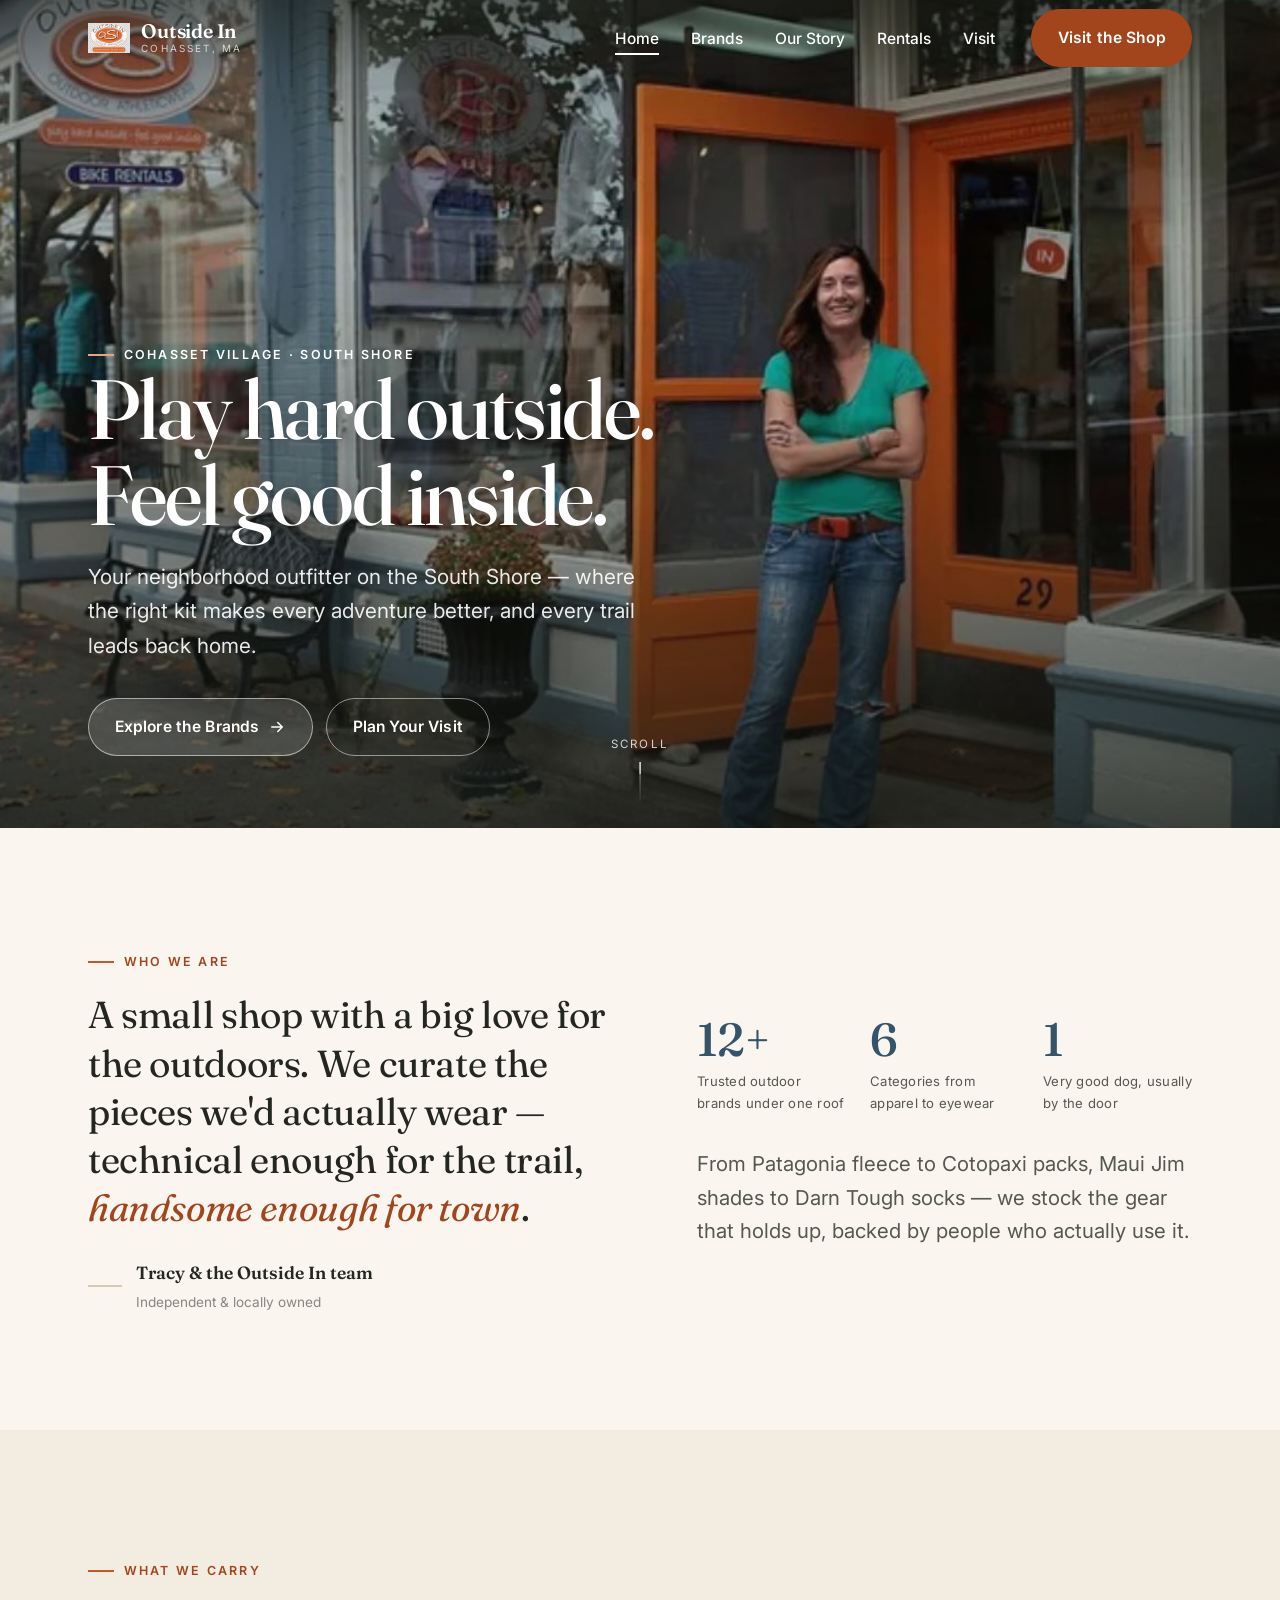
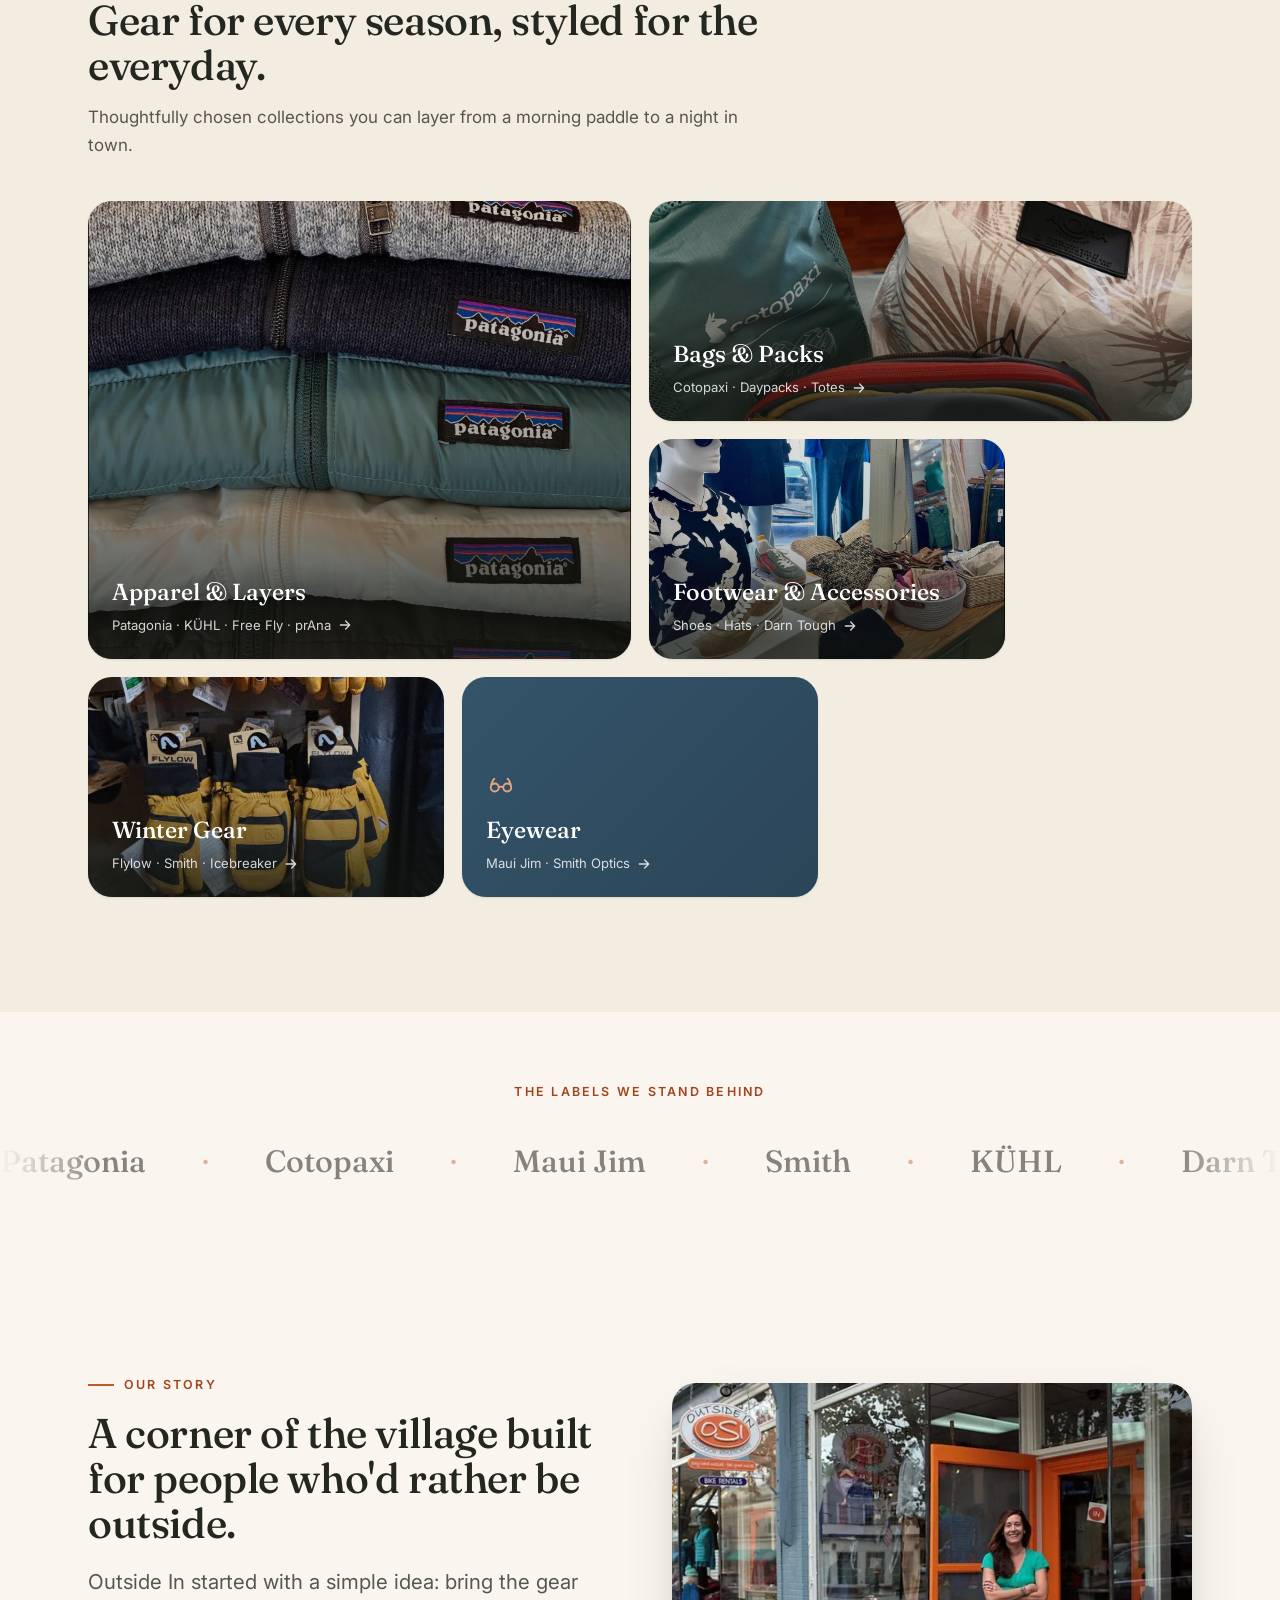
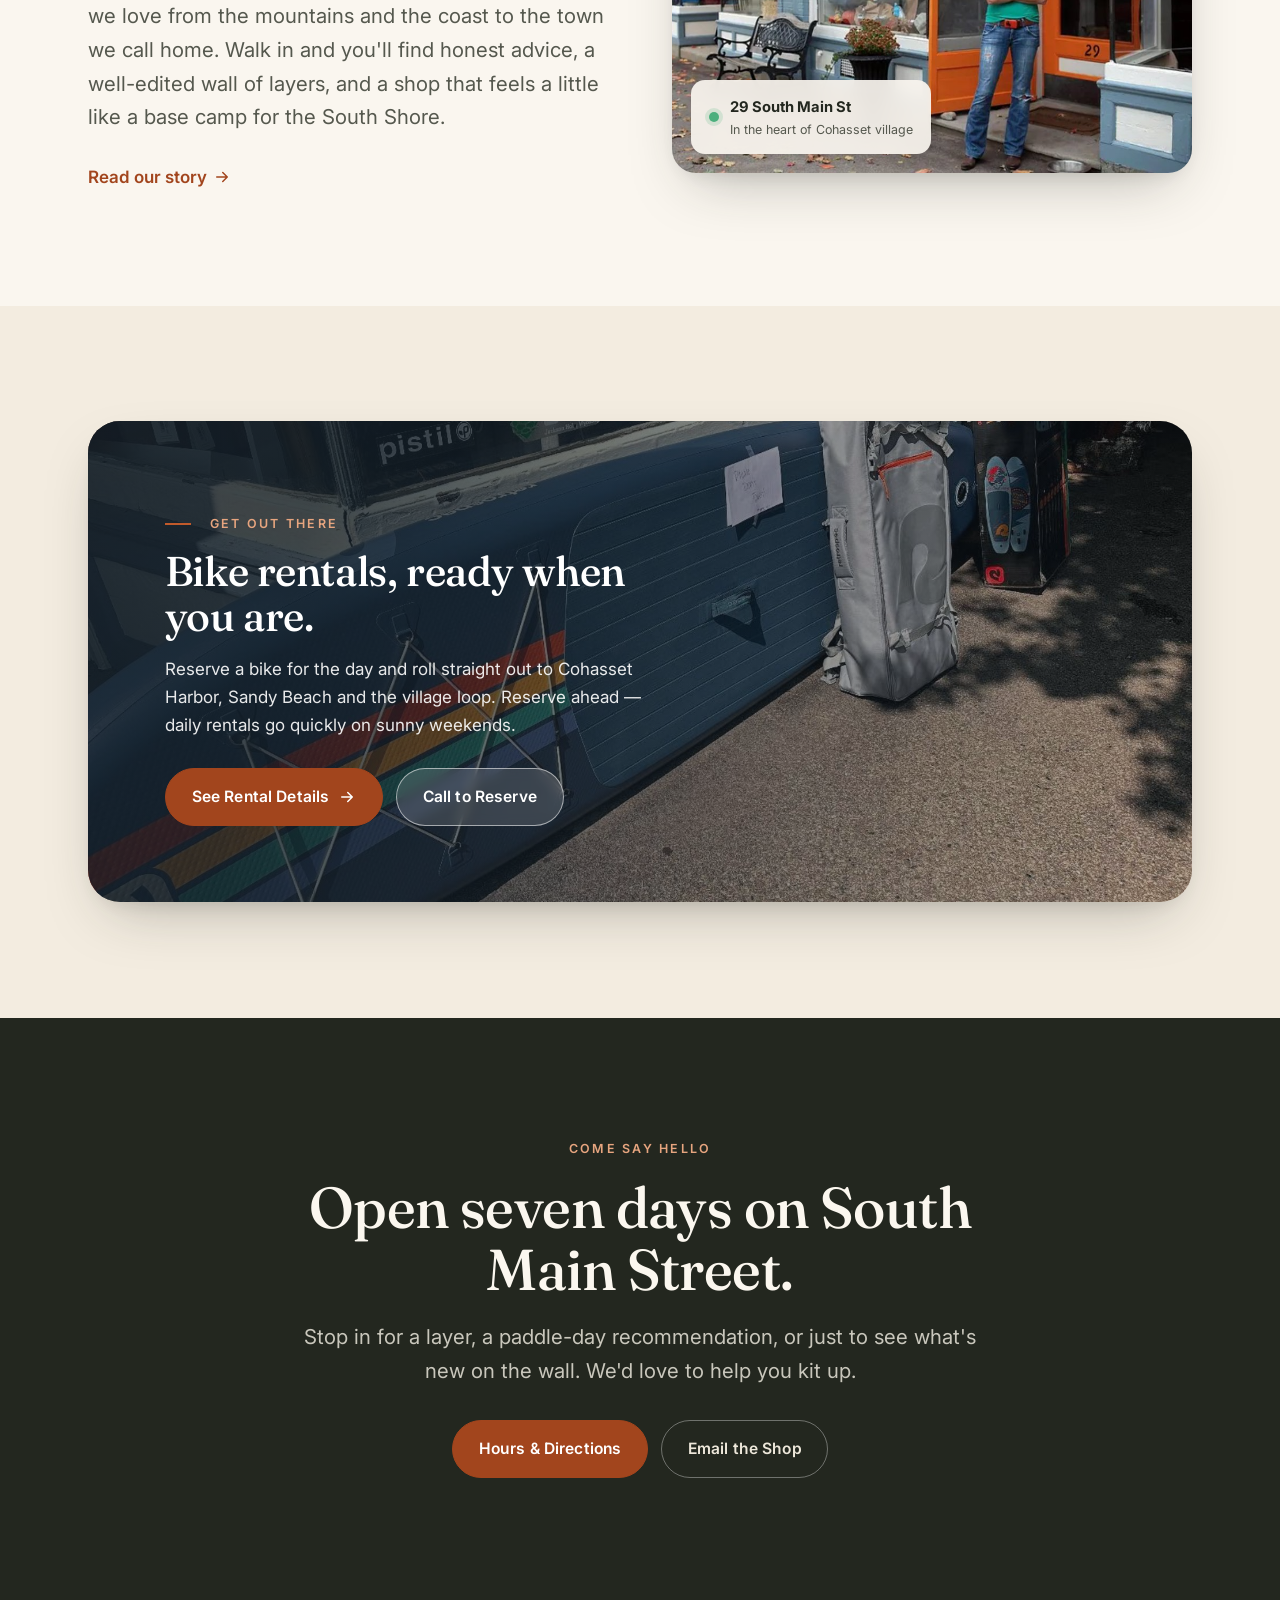
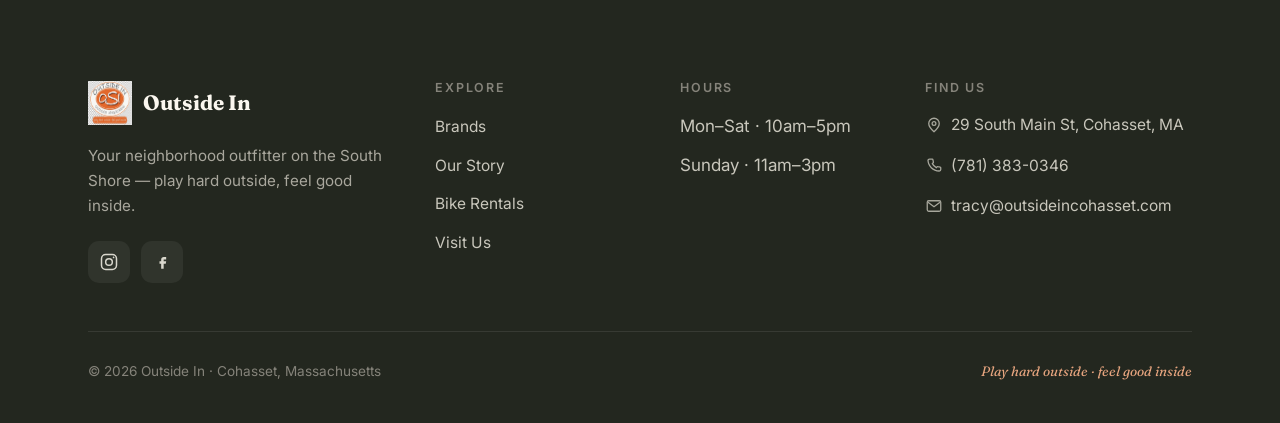
==== index.html @ 654e8730 "Rebuild site: new multi-page Refined Coastal design Replace prior site with a five-page build (Home," ====
<!DOCTYPE html>
<html lang="en">
<head>
  <meta charset="UTF-8" />
  <meta name="viewport" content="width=device-width, initial-scale=1" />
  <title>Outside In · Outdoor Apparel &amp; Lifestyle Boutique — Cohasset, MA</title>
  <meta name="description" content="Outside In is your neighborhood outfitter on the South Shore. Patagonia, Cotopaxi, KÜHL and more — apparel, footwear, gear and bike rentals in the heart of Cohasset village." />
  <meta name="theme-color" content="#FAF6EF" />
  <link rel="icon" href="assets/img/logo.png" />

  <meta property="og:title" content="Outside In — Cohasset, MA" />
  <meta property="og:description" content="Play hard outside. Feel good inside. Your neighborhood outfitter on the South Shore." />
  <meta property="og:image" content="assets/img/owner-storefront.jpg" />
  <meta property="og:type" content="website" />

  <link rel="preconnect" href="https://fonts.googleapis.com" />
  <link rel="preconnect" href="https://fonts.gstatic.com" crossorigin />
  <link href="https://fonts.googleapis.com/css2?family=Fraunces:ital,opsz,wght@0,9..144,400..600;1,9..144,400..500&family=Inter:wght@300;400;500;600;700&display=swap" rel="stylesheet" />
  <link rel="stylesheet" href="assets/css/styles.css" />
</head>
<body>
  <a class="skip-link" href="#main">Skip to content</a>

  <!-- ===================== HEADER ===================== -->
  <header class="site-header on-dark">
    <div class="header-inner">
      <a class="brand" href="index.html" aria-label="Outside In — home">
        <img src="assets/img/logo.png" alt="" width="42" height="42" />
        <span class="brand-text">
          <span class="brand-name">Outside In</span>
          <span class="brand-sub">Cohasset, MA</span>
        </span>
      </a>
      <nav class="primary-nav" aria-label="Primary">
        <ul class="nav-links">
          <li><a class="nav-link" href="index.html" aria-current="page">Home</a></li>
          <li><a class="nav-link" href="brands.html">Brands</a></li>
          <li><a class="nav-link" href="story.html">Our Story</a></li>
          <li><a class="nav-link" href="rentals.html">Rentals</a></li>
          <li><a class="nav-link" href="visit.html">Visit</a></li>
        </ul>
        <a class="btn btn--ember" href="visit.html">Visit the Shop</a>
      </nav>
      <button class="menu-toggle" aria-label="Open menu" aria-expanded="false" aria-controls="mobile-menu">
        <svg class="ico-menu" viewBox="0 0 24 24" fill="none" stroke="currentColor" stroke-width="1.8" stroke-linecap="round"><path d="M4 7h16M4 12h16M4 17h16"/></svg>
        <svg class="ico-close" viewBox="0 0 24 24" fill="none" stroke="currentColor" stroke-width="1.8" stroke-linecap="round"><path d="M6 6l12 12M18 6L6 18"/></svg>
      </button>
    </div>
  </header>

  <!-- ===================== MOBILE MENU ===================== -->
  <div class="mobile-menu" id="mobile-menu">
    <nav class="mobile-links" aria-label="Mobile">
      <a href="index.html" aria-current="page">Home</a>
      <a href="brands.html">Brands</a>
      <a href="story.html">Our Story</a>
      <a href="rentals.html">Rentals</a>
      <a href="visit.html">Visit</a>
    </nav>
    <div class="mobile-menu-foot">
      <a class="btn btn--ember" href="visit.html">Visit the Shop</a>
      <div class="mobile-contact">
        <span>29 South Main Street, Cohasset</span>
        <a href="tel:+17813830346">(781) 383-0346</a>
      </div>
    </div>
  </div>

  <main id="main">
    <!-- ===================== HERO ===================== -->
    <section class="hero">
      <div class="hero__media">
        <img src="assets/img/owner-storefront.jpg" alt="The Outside In storefront on South Main Street in Cohasset, with its signature orange door" fetchpriority="high" width="1600" height="1067" />
      </div>
      <div class="hero__inner container">
        <p class="eyebrow hero__eyebrow" data-reveal="fade">Cohasset Village · South Shore</p>
        <h1 class="h-hero" data-reveal style="--reveal-delay:80ms">Play hard outside.<br />Feel good inside.</h1>
        <p class="hero__sub lead" data-reveal style="--reveal-delay:220ms">Your neighborhood outfitter on the South Shore — where the right kit makes every adventure better, and every trail leads back home.</p>
        <div class="btn-row" data-reveal style="--reveal-delay:340ms">
          <a class="btn btn--light" href="brands.html">Explore the Brands
            <svg class="ico" viewBox="0 0 24 24" width="18" height="18" fill="none" stroke="currentColor" stroke-width="2" stroke-linecap="round" stroke-linejoin="round"><path d="M5 12h14M13 6l6 6-6 6"/></svg>
          </a>
          <a class="btn btn--ghost" href="visit.html" style="color:#fff;border-color:rgba(255,255,255,.5)">Plan Your Visit</a>
        </div>
      </div>
      <div class="hero__scroll" aria-hidden="true">Scroll<span></span></div>
    </section>

    <!-- ===================== ETHOS ===================== -->
    <section class="section">
      <div class="container">
        <div class="ethos">
          <div data-reveal="left">
            <p class="eyebrow">Who we are</p>
            <p class="ethos__quote" style="margin-top:1.2rem">A small shop with a big love for the outdoors. We curate the pieces we'd actually wear — technical enough for the trail, <em>handsome enough for town</em>.</p>
            <div class="ethos__sign">
              <span class="line"></span>
              <div>
                <b>Tracy &amp; the Outside In team</b><br />
                <span>Independent &amp; locally owned</span>
              </div>
            </div>
          </div>
          <div data-reveal="right" data-reveal-group>
            <div class="stat-row">
              <div class="stat" data-reveal><b>12+</b><span>Trusted outdoor brands under one roof</span></div>
              <div class="stat" data-reveal><b>6</b><span>Categories from apparel to eyewear</span></div>
              <div class="stat" data-reveal><b>1</b><span>Very good dog, usually by the door</span></div>
            </div>
            <p class="lead" style="margin-top:2rem">From Patagonia fleece to Cotopaxi packs, Maui Jim shades to Darn Tough socks — we stock the gear that holds up, backed by people who actually use it.</p>
          </div>
        </div>
      </div>
    </section>

    <!-- ===================== CATEGORIES ===================== -->
    <section class="section section--sand2">
      <div class="container">
        <div class="sec-head" data-reveal>
          <p class="eyebrow">What we carry</p>
          <h2 class="h-2">Gear for every season, styled for the everyday.</h2>
          <p class="muted">Thoughtfully chosen collections you can layer from a morning paddle to a night in town.</p>
        </div>

        <div class="cat-grid" style="margin-top:2.6rem" data-reveal-group>
          <a class="cat cat--w3 cat--tall" href="brands.html#apparel" data-reveal>
            <img src="assets/img/patagonia.jpg" alt="A neatly folded stack of Patagonia fleece and insulated jackets" loading="lazy" />
            <div class="cat__body">
              <span class="cat__name">Apparel &amp; Layers</span>
              <span class="cat__meta">Patagonia · KÜHL · Free Fly · prAna
                <svg class="ico" viewBox="0 0 24 24" width="16" height="16" fill="none" stroke="currentColor" stroke-width="2" stroke-linecap="round" stroke-linejoin="round"><path d="M5 12h14M13 6l6 6-6 6"/></svg>
              </span>
            </div>
          </a>
          <a class="cat cat--w3" href="brands.html#bags" data-reveal>
            <img src="assets/img/cotopaxi.jpg" alt="Colorful Cotopaxi hip packs and totes on a table" loading="lazy" />
            <div class="cat__body">
              <span class="cat__name">Bags &amp; Packs</span>
              <span class="cat__meta">Cotopaxi · Daypacks · Totes
                <svg class="ico" viewBox="0 0 24 24" width="16" height="16" fill="none" stroke="currentColor" stroke-width="2" stroke-linecap="round" stroke-linejoin="round"><path d="M5 12h14M13 6l6 6-6 6"/></svg>
              </span>
            </div>
          </a>
          <a class="cat cat--w2" href="brands.html#footwear" data-reveal>
            <img src="assets/img/sneakers-accessories.jpg" alt="Sneakers, hats and accessories on a store display table" loading="lazy" />
            <div class="cat__body">
              <span class="cat__name">Footwear &amp; Accessories</span>
              <span class="cat__meta">Shoes · Hats · Darn Tough
                <svg class="ico" viewBox="0 0 24 24" width="16" height="16" fill="none" stroke="currentColor" stroke-width="2" stroke-linecap="round" stroke-linejoin="round"><path d="M5 12h14M13 6l6 6-6 6"/></svg>
              </span>
            </div>
          </a>
          <a class="cat cat--w2" href="brands.html#winter" data-reveal>
            <img src="assets/img/flylow-gloves.jpg" alt="Tan and black Flylow leather ski gloves and mittens on a rack" loading="lazy" />
            <div class="cat__body">
              <span class="cat__name">Winter Gear</span>
              <span class="cat__meta">Flylow · Smith · Icebreaker
                <svg class="ico" viewBox="0 0 24 24" width="16" height="16" fill="none" stroke="currentColor" stroke-width="2" stroke-linecap="round" stroke-linejoin="round"><path d="M5 12h14M13 6l6 6-6 6"/></svg>
              </span>
            </div>
          </a>
          <a class="cat cat--w2 cat--plain" href="brands.html#eyewear" data-reveal>
            <div class="cat__body">
              <svg viewBox="0 0 24 24" width="30" height="30" fill="none" stroke="currentColor" stroke-width="1.5" style="color:var(--ember-soft);margin-bottom:.7rem"><circle cx="7" cy="14" r="3.2"/><circle cx="17" cy="14" r="3.2"/><path d="M10.2 14c.6-1 3-1 3.6 0M4 12l1.5-3.5A2 2 0 0 1 7.3 7M20 12l-1.5-3.5A2 2 0 0 0 16.7 7"/></svg>
              <span class="cat__name">Eyewear</span>
              <span class="cat__meta">Maui Jim · Smith Optics
                <svg class="ico" viewBox="0 0 24 24" width="16" height="16" fill="none" stroke="currentColor" stroke-width="2" stroke-linecap="round" stroke-linejoin="round"><path d="M5 12h14M13 6l6 6-6 6"/></svg>
              </span>
            </div>
          </a>
        </div>
      </div>
    </section>

    <!-- ===================== BRAND MARQUEE ===================== -->
    <section class="section--tight" style="padding-block:clamp(2.5rem,5vw,4rem)">
      <div class="container center" data-reveal style="margin-bottom:2rem">
        <p class="eyebrow center" style="justify-content:center">The labels we stand behind</p>
      </div>
      <div class="marquee" aria-hidden="true">
        <div class="marquee__track">
          <span class="marquee__item">Patagonia</span>
          <span class="marquee__item">Cotopaxi</span>
          <span class="marquee__item">Maui Jim</span>
          <span class="marquee__item">Smith</span>
          <span class="marquee__item">KÜHL</span>
          <span class="marquee__item">Darn Tough</span>
          <span class="marquee__item">Icebreaker</span>
          <span class="marquee__item">Mammut</span>
          <span class="marquee__item">Rab</span>
          <span class="marquee__item">Free Fly</span>
          <span class="marquee__item">Flylow</span>
          <span class="marquee__item">prAna</span>
        </div>
      </div>
    </section>

    <!-- ===================== STORY TEASER ===================== -->
    <section class="section">
      <div class="container">
        <div class="split split--reverse">
          <div class="split__media" data-reveal="right">
            <img src="assets/img/owner-storefront.jpg" alt="Owner standing outside the Outside In storefront in Cohasset" loading="lazy" width="960" height="720" />
            <div class="split__badge">
              <span class="dot"></span>
              <div><b>29 South Main St</b><span>In the heart of Cohasset village</span></div>
            </div>
          </div>
          <div data-reveal="left">
            <p class="eyebrow">Our story</p>
            <h2 class="h-2" style="margin-top:1rem">A corner of the village built for people who'd rather be outside.</h2>
            <p class="lead" style="margin-top:1.2rem">Outside In started with a simple idea: bring the gear we love from the mountains and the coast to the town we call home. Walk in and you'll find honest advice, a well-edited wall of layers, and a shop that feels a little like a base camp for the South Shore.</p>
            <div style="margin-top:1.8rem"><a class="tlink" href="story.html">Read our story
              <svg class="ico" viewBox="0 0 24 24" width="18" height="18" fill="none" stroke="currentColor" stroke-width="2" stroke-linecap="round" stroke-linejoin="round"><path d="M5 12h14M13 6l6 6-6 6"/></svg>
            </a></div>
          </div>
        </div>
      </div>
    </section>

    <!-- ===================== RENTALS BANNER ===================== -->
    <section class="section section--sand2">
      <div class="container">
        <div class="banner" data-reveal="scale">
          <img src="assets/img/paddleboard.jpg" alt="A retro-striped paddleboard leaning against the storefront" loading="lazy" />
          <p class="eyebrow" style="color:var(--ember-soft)"><span style="background:var(--ember-soft)"></span>Get out there</p>
          <h2 class="h-2" style="margin-top:.9rem">Bike rentals, ready when you are.</h2>
          <p>Reserve a bike for the day and roll straight out to Cohasset Harbor, Sandy Beach and the village loop. Reserve ahead — daily rentals go quickly on sunny weekends.</p>
          <div class="btn-row" style="margin-top:1.8rem">
            <a class="btn btn--ember" href="rentals.html">See Rental Details
              <svg class="ico" viewBox="0 0 24 24" width="18" height="18" fill="none" stroke="currentColor" stroke-width="2" stroke-linecap="round" stroke-linejoin="round"><path d="M5 12h14M13 6l6 6-6 6"/></svg>
            </a>
            <a class="btn btn--light" href="tel:+17813830346">Call to Reserve</a>
          </div>
        </div>
      </div>
    </section>

    <!-- ===================== VISIT CTA ===================== -->
    <section class="section section--ink">
      <div class="container cta-strip">
        <p class="eyebrow center" style="justify-content:center;color:var(--ember-soft)" data-reveal>Come say hello</p>
        <h2 class="h-1" data-reveal style="margin-top:1rem">Open seven days on South Main Street.</h2>
        <p class="lead" data-reveal style="color:#C9C7BC;max-width:52ch;margin:1.2rem auto 0">Stop in for a layer, a paddle-day recommendation, or just to see what's new on the wall. We'd love to help you kit up.</p>
        <div class="btn-row" data-reveal>
          <a class="btn btn--ember" href="visit.html">Hours &amp; Directions</a>
          <a class="btn btn--ghost" href="mailto:tracy@outsideincohasset.com" style="color:#EDE7DA;border-color:rgba(255,255,255,.35)">Email the Shop</a>
        </div>
      </div>
    </section>
  </main>

  <!-- ===================== FOOTER ===================== -->
  <footer class="site-footer">
    <div class="container">
      <div class="footer-grid">
        <div class="footer-brand-col">
          <div class="footer-brand">
            <img src="assets/img/logo.png" alt="" width="44" height="44" />
            <b>Outside In</b>
          </div>
          <p>Your neighborhood outfitter on the South Shore — play hard outside, feel good inside.</p>
          <div class="socials">
            <a href="https://www.instagram.com/osicoh/" target="_blank" rel="noopener" aria-label="Outside In on Instagram">
              <svg viewBox="0 0 24 24" fill="none" stroke="currentColor" stroke-width="1.8"><rect x="3" y="3" width="18" height="18" rx="5"/><circle cx="12" cy="12" r="4"/><circle cx="17.5" cy="6.5" r="1" fill="currentColor" stroke="none"/></svg>
            </a>
            <a href="https://www.facebook.com/" target="_blank" rel="noopener" aria-label="Outside In on Facebook">
              <svg viewBox="0 0 24 24" fill="currentColor"><path d="M14 9h3V6h-3c-1.7 0-3 1.3-3 3v2H9v3h2v6h3v-6h2.5l.5-3H14V9z"/></svg>
            </a>
          </div>
        </div>

        <div class="footer-col">
          <h4>Explore</h4>
          <ul>
            <li><a href="brands.html">Brands</a></li>
            <li><a href="story.html">Our Story</a></li>
            <li><a href="rentals.html">Bike Rentals</a></li>
            <li><a href="visit.html">Visit Us</a></li>
          </ul>
        </div>

        <div class="footer-col">
          <h4>Hours</h4>
          <ul>
            <li>Mon–Sat · 10am–5pm</li>
            <li>Sunday · 11am–3pm</li>
          </ul>
        </div>

        <div class="footer-col">
          <h4>Find Us</h4>
          <ul>
            <li><a href="https://maps.google.com/?q=29+South+Main+Street+Cohasset+MA+02025" target="_blank" rel="noopener">
              <svg viewBox="0 0 24 24" fill="none" stroke="currentColor" stroke-width="1.7"><path d="M12 21s-7-6.2-7-11a7 7 0 0 1 14 0c0 4.8-7 11-7 11z"/><circle cx="12" cy="10" r="2.5"/></svg>
              29 South Main St, Cohasset, MA</a></li>
            <li><a href="tel:+17813830346">
              <svg viewBox="0 0 24 24" fill="none" stroke="currentColor" stroke-width="1.7"><path d="M4 5c0 8.3 6.7 15 15 15a2 2 0 0 0 2-2v-2.3a1 1 0 0 0-.8-1l-3-.6a1 1 0 0 0-1 .3l-1.1 1.1a12 12 0 0 1-5.3-5.3l1.1-1.1a1 1 0 0 0 .3-1l-.6-3a1 1 0 0 0-1-.8H6a2 2 0 0 0-2 2z"/></svg>
              (781) 383-0346</a></li>
            <li><a href="mailto:tracy@outsideincohasset.com">
              <svg viewBox="0 0 24 24" fill="none" stroke="currentColor" stroke-width="1.7"><rect x="3" y="5" width="18" height="14" rx="2"/><path d="M4 7l8 6 8-6"/></svg>
              tracy@outsideincohasset.com</a></li>
          </ul>
        </div>
      </div>

      <div class="footer-bottom">
        <p>© <span id="year">2026</span> Outside In · Cohasset, Massachusetts</p>
        <p class="tag">Play hard outside · feel good inside</p>
      </div>
    </div>
  </footer>

  <script src="assets/js/main.js"></script>
</body>
</html>
---- assets/css/styles.css ----
/* ============================================================
   Outside In — Refined Coastal design system
   Cohasset, MA outdoor apparel & lifestyle boutique
   ============================================================ */

/* ---------- Design tokens ---------- */
:root {
  /* Neutrals — warm sand & stone */
  --sand:        #FAF6EF;
  --sand-2:      #F3ECE0;
  --stone:       #ECE3D4;
  --linen:       #FFFFFF;

  /* Ink — warm near-black */
  --ink:         #23271F;
  --ink-2:       #55584E;
  --ink-3:       #86887E;

  /* Harbor — deep slate-blue (from the storefront trim) */
  --harbor:      #34546A;
  --harbor-2:    #557489;
  --harbor-ink:  #24384A;

  /* Ember — refined OSI orange (from the logo & door) */
  --ember:       #C15A2B;
  --ember-deep:  #A2451D;
  --ember-soft:  #E7A57F;

  --border:      #E4DACA;
  --border-2:    #D6CAB4;

  /* Effects */
  --shadow-sm:  0 1px 2px rgba(35,39,31,.06), 0 1px 3px rgba(35,39,31,.05);
  --shadow-md:  0 6px 20px -8px rgba(35,39,31,.18), 0 2px 8px -4px rgba(35,39,31,.10);
  --shadow-lg:  0 24px 60px -22px rgba(35,39,31,.34), 0 8px 24px -12px rgba(35,39,31,.16);
  --ring:       0 0 0 3px rgba(52,84,106,.35);

  --radius-sm: 8px;
  --radius:    16px;
  --radius-lg: 24px;
  --radius-xl: 32px;

  --container: 1200px;
  --gutter: clamp(1.25rem, 5vw, 3rem);

  --header-h: 76px;

  /* Type */
  --font-display: "Fraunces", Georgia, "Times New Roman", serif;
  --font-body: "Inter", -apple-system, BlinkMacSystemFont, "Segoe UI", Roboto, sans-serif;

  --ease: cubic-bezier(.22,.61,.36,1);
  --ease-out: cubic-bezier(.16,1,.3,1);
}

/* ---------- Reset ---------- */
*, *::before, *::after { box-sizing: border-box; }
* { margin: 0; }
html { -webkit-text-size-adjust: 100%; scroll-behavior: smooth; }
@media (prefers-reduced-motion: reduce) { html { scroll-behavior: auto; } }

body {
  font-family: var(--font-body);
  color: var(--ink);
  background: var(--sand);
  line-height: 1.65;
  font-size: 1.0625rem;
  -webkit-font-smoothing: antialiased;
  text-rendering: optimizeLegibility;
  overflow-x: hidden;
}

img, picture, svg { display: block; max-width: 100%; }
img { height: auto; }
a { color: inherit; text-decoration: none; }
button { font: inherit; color: inherit; cursor: pointer; background: none; border: none; }
ul { list-style: none; padding: 0; }

/* ---------- Typography ---------- */
h1, h2, h3, h4 {
  font-family: var(--font-display);
  font-weight: 500;
  line-height: 1.08;
  letter-spacing: -0.01em;
  color: var(--ink);
  font-optical-sizing: auto;
}
.h-hero  { font-size: clamp(2.75rem, 7vw, 5.25rem); line-height: 1.02; letter-spacing: -0.025em; }
.h-1     { font-size: clamp(2.15rem, 5vw, 3.6rem); }
.h-2     { font-size: clamp(1.75rem, 3.4vw, 2.6rem); }
.h-3     { font-size: clamp(1.3rem, 2.2vw, 1.7rem); }

.eyebrow {
  font-family: var(--font-body);
  font-size: .78rem;
  font-weight: 600;
  letter-spacing: .18em;
  text-transform: uppercase;
  color: var(--ember-deep);
  display: inline-flex;
  align-items: center;
  gap: .6rem;
}
.eyebrow::before {
  content: "";
  width: 26px; height: 2px;
  background: var(--ember);
  display: inline-block;
}
.eyebrow.center::before { display: none; }

.lead { font-size: clamp(1.075rem, 1.6vw, 1.28rem); color: var(--ink-2); line-height: 1.65; }
.muted { color: var(--ink-2); }
.serif-accent { font-family: var(--font-display); font-style: italic; font-weight: 400; }

/* ---------- Layout ---------- */
.container { width: 100%; max-width: var(--container); margin-inline: auto; padding-inline: var(--gutter); }
.section { padding-block: clamp(4rem, 9vw, 7.5rem); }
.section--tight { padding-block: clamp(3rem, 6vw, 5rem); }
.section--sand2 { background: var(--sand-2); }
.section--ink { background: var(--ink); color: #EDE7DA; }
.section--ink h1, .section--ink h2, .section--ink h3 { color: #FBF7EF; }

.stack > * + * { margin-top: 1.15rem; }
.measure { max-width: 60ch; }
.center { text-align: center; }
.mx-auto { margin-inline: auto; }

/* Section heading block */
.sec-head { max-width: 42rem; }
.sec-head.center { margin-inline: auto; text-align: center; }
.sec-head .h-2 { margin-top: 1rem; }
.sec-head p { margin-top: 1rem; }

/* ---------- Buttons ---------- */
.btn {
  --btn-bg: var(--ink);
  --btn-fg: var(--sand);
  display: inline-flex;
  align-items: center;
  justify-content: center;
  gap: .55rem;
  padding: .95rem 1.6rem;
  border-radius: 999px;
  font-weight: 600;
  font-size: .975rem;
  letter-spacing: .01em;
  background: var(--btn-bg);
  color: var(--btn-fg);
  border: 1.5px solid var(--btn-bg);
  transition: transform .35s var(--ease-out), box-shadow .35s var(--ease-out),
              background-color .3s var(--ease), border-color .3s var(--ease), color .3s var(--ease);
  will-change: transform;
}
.btn:hover { transform: translateY(-2px); box-shadow: var(--shadow-md); }
.btn:active { transform: translateY(0); }
.btn .ico { transition: transform .35s var(--ease-out); }
.btn:hover .ico { transform: translateX(3px); }

.btn--ember { --btn-bg: var(--ember-deep); --btn-fg: #FFF; }
.btn--ember:hover { --btn-bg: var(--ember); }

.btn--harbor { --btn-bg: var(--harbor); --btn-fg: #FFF; }
.btn--harbor:hover { --btn-bg: var(--harbor-ink); }

.btn--ghost {
  background: transparent;
  color: var(--ink);
  border-color: var(--border-2);
}
.btn--ghost:hover { border-color: var(--ink); background: rgba(35,39,31,.03); }

.btn--light {
  background: rgba(255,255,255,.14);
  color: #fff;
  border-color: rgba(255,255,255,.55);
  backdrop-filter: blur(6px);
}
.btn--light:hover { background: #fff; color: var(--ink); border-color: #fff; }

.btn-row { display: flex; flex-wrap: wrap; gap: .85rem; }

/* Text link with animated underline */
.tlink {
  display: inline-flex; align-items: center; gap: .4rem;
  font-weight: 600; color: var(--ember-deep);
  position: relative;
}
.tlink::after {
  content: ""; position: absolute; left: 0; bottom: -2px;
  width: 100%; height: 1.5px; background: currentColor;
  transform: scaleX(0); transform-origin: left;
  transition: transform .4s var(--ease-out);
}
.tlink:hover::after { transform: scaleX(1); }
.tlink .ico { transition: transform .35s var(--ease-out); }
.tlink:hover .ico { transform: translateX(3px); }

/* ---------- Accessibility ---------- */
.skip-link {
  position: absolute; left: 1rem; top: -100px;
  background: var(--ink); color: #fff; padding: .75rem 1.1rem;
  border-radius: 8px; z-index: 2000; transition: top .2s ease;
}
.skip-link:focus { top: 1rem; }

:focus-visible { outline: none; box-shadow: var(--ring); border-radius: 6px; }
.btn:focus-visible, .nav-link:focus-visible { box-shadow: var(--ring); }

.sr-only {
  position: absolute; width: 1px; height: 1px; padding: 0; margin: -1px;
  overflow: hidden; clip: rect(0,0,0,0); white-space: nowrap; border: 0;
}

/* ============================================================
   Header
   ============================================================ */
.site-header {
  position: fixed; inset: 0 0 auto 0; z-index: 1000;
  height: var(--header-h);
  display: flex; align-items: center;
  transition: background-color .4s var(--ease), box-shadow .4s var(--ease),
              backdrop-filter .4s var(--ease), height .4s var(--ease);
}
.site-header::after {
  content: ""; position: absolute; inset: 0; z-index: -1;
  background: rgba(250,246,239,0); backdrop-filter: blur(0px);
  transition: background-color .4s var(--ease), backdrop-filter .4s var(--ease);
}
.site-header.scrolled { height: 66px; box-shadow: 0 1px 0 rgba(35,39,31,.06), var(--shadow-sm); }
.site-header.scrolled::after { background: rgba(250,246,239,.82); backdrop-filter: blur(14px) saturate(1.4); }

/* transparent-over-hero variant */
.site-header.on-dark:not(.scrolled) .nav-link,
.site-header.on-dark:not(.scrolled) .brand-name,
.site-header.on-dark:not(.scrolled) .menu-toggle { color: #fff; }
.site-header.on-dark:not(.scrolled) .brand-sub { color: rgba(255,255,255,.75); }
.site-header.on-dark:not(.scrolled)::after {
  background: linear-gradient(to bottom, rgba(20,24,18,.34), rgba(20,24,18,0));
}
.site-header.on-dark:not(.scrolled) .nav-link::after { background: #fff; }

.header-inner {
  width: 100%; max-width: var(--container); margin-inline: auto;
  padding-inline: var(--gutter);
  display: flex; align-items: center; justify-content: space-between; gap: 1.5rem;
}

.brand { display: flex; align-items: center; gap: .7rem; }
.brand img { width: 42px; height: 42px; object-fit: contain; }
.brand-text { display: flex; flex-direction: column; line-height: 1; }
.brand-name {
  font-family: var(--font-display); font-weight: 600; font-size: 1.22rem;
  letter-spacing: -.01em; color: var(--ink); transition: color .4s var(--ease);
}
.brand-sub {
  font-size: .62rem; letter-spacing: .22em; text-transform: uppercase;
  color: var(--ink-3); margin-top: 3px; transition: color .4s var(--ease);
}

.primary-nav { display: flex; align-items: center; gap: 2.2rem; }
.nav-links { display: flex; align-items: center; gap: 2rem; }
.nav-link {
  position: relative; font-weight: 500; font-size: .97rem; color: var(--ink);
  padding: .35rem 0; transition: color .3s var(--ease);
}
.nav-link::after {
  content: ""; position: absolute; left: 0; bottom: -1px; width: 100%; height: 1.5px;
  background: var(--ember); transform: scaleX(0); transform-origin: left;
  transition: transform .4s var(--ease-out);
}
.nav-link:hover::after, .nav-link[aria-current="page"]::after { transform: scaleX(1); }
.nav-link[aria-current="page"] { color: var(--ember-deep); }
.site-header.on-dark:not(.scrolled) .nav-link[aria-current="page"] { color: #fff; }

.menu-toggle {
  display: none; width: 46px; height: 46px; align-items: center; justify-content: center;
  color: var(--ink); border-radius: 10px;
}
.menu-toggle svg { width: 26px; height: 26px; }
.menu-toggle .ico-close { display: none; }

/* ---------- Mobile menu ---------- */
.mobile-menu {
  position: fixed; inset: 0; z-index: 990;
  background: var(--sand);
  padding: calc(var(--header-h) + 1.5rem) var(--gutter) 2rem;
  display: flex; flex-direction: column;
  transform: translateY(-8%); opacity: 0; visibility: hidden; pointer-events: none;
  transition: opacity .4s var(--ease), transform .5s var(--ease-out), visibility .4s;
}
body.menu-open { overflow: hidden; }
body.menu-open .mobile-menu { opacity: 1; transform: translateY(0); visibility: visible; pointer-events: auto; }
body.menu-open .menu-toggle .ico-menu { display: none; }
body.menu-open .menu-toggle .ico-close { display: block; }

.mobile-links { display: flex; flex-direction: column; gap: .25rem; margin-top: 1rem; }
.mobile-links a {
  font-family: var(--font-display); font-size: 2rem; font-weight: 500;
  padding: .55rem 0; border-bottom: 1px solid var(--border);
  color: var(--ink);
  opacity: 0; transform: translateY(14px);
}
body.menu-open .mobile-links a { animation: menuItemIn .5s var(--ease-out) forwards; }
.mobile-links a[aria-current="page"] { color: var(--ember-deep); }
@keyframes menuItemIn { to { opacity: 1; transform: translateY(0); } }
.mobile-menu-foot { margin-top: auto; padding-top: 2rem; display: grid; gap: 1rem; }
.mobile-menu-foot .btn { width: 100%; }
.mobile-contact { color: var(--ink-2); font-size: .95rem; display: grid; gap: .3rem; }
.mobile-contact a { color: var(--ink); font-weight: 500; }

/* ============================================================
   Hero
   ============================================================ */
.hero {
  position: relative; min-height: 92vh; min-height: 92svh;
  display: flex; align-items: flex-end;
  color: #fff; overflow: hidden;
  padding-bottom: clamp(3rem, 8vh, 6rem);
}
.hero--page { min-height: 62vh; min-height: 62svh; align-items: center; padding-block: calc(var(--header-h) + 3rem) 3.5rem; }

.hero__media { position: absolute; inset: 0; z-index: 0; }
.hero__media img {
  width: 100%; height: 100%; object-fit: cover;
  animation: kenburns 22s ease-out infinite alternate;
  transform-origin: 60% 40%;
}
@keyframes kenburns { from { transform: scale(1.04); } to { transform: scale(1.16) translateY(-1.5%); } }
.hero__media::after {
  content: ""; position: absolute; inset: 0;
  background:
    linear-gradient(to top, rgba(18,22,16,.78) 0%, rgba(18,22,16,.34) 42%, rgba(18,22,16,.12) 70%, rgba(18,22,16,.35) 100%),
    linear-gradient(120deg, rgba(30,45,58,.28), rgba(30,45,58,0) 55%);
}
.hero__inner { position: relative; z-index: 2; width: 100%; }
.hero__eyebrow { color: #fff; }
.hero__eyebrow::before { background: var(--ember-soft); }
.hero .h-hero { color: #fff; text-shadow: 0 2px 30px rgba(0,0,0,.28); max-width: 16ch; }
.hero__sub { color: rgba(255,255,255,.9); max-width: 44ch; margin-top: 1.4rem; font-size: clamp(1.05rem,1.7vw,1.3rem); }
.hero .btn-row { margin-top: 2.2rem; }

.hero__scroll {
  position: absolute; left: 50%; bottom: 1.5rem; z-index: 3;
  transform: translateX(-50%);
  display: flex; flex-direction: column; align-items: center; gap: .5rem;
  color: rgba(255,255,255,.8); font-size: .72rem; letter-spacing: .2em; text-transform: uppercase;
}
.hero__scroll span { width: 1px; height: 42px; background: linear-gradient(rgba(255,255,255,.7), rgba(255,255,255,0)); }
.hero__scroll span::before {
  content: ""; display: block; width: 100%; height: 12px; background: #fff;
  animation: scrollDot 2.2s var(--ease) infinite;
}
@keyframes scrollDot { 0%{transform:translateY(-12px);opacity:0} 30%{opacity:1} 100%{transform:translateY(42px);opacity:0} }

/* Page hero (interior) */
.hero--page .h-1 { color: #fff; max-width: 20ch; }
.hero--page .hero__sub { margin-inline: auto; }
.hero--page.center { text-align: center; }
.hero--page.center .hero__sub, .hero--page.center .h-1 { margin-inline: auto; }

/* breadcrumb */
.crumbs { display: flex; gap: .5rem; align-items: center; font-size: .85rem; color: rgba(255,255,255,.8); margin-bottom: 1rem; }
.crumbs a:hover { color: #fff; }
.crumbs svg { width: 14px; height: 14px; opacity: .7; }

/* ============================================================
   Reveal animations
   ============================================================ */
[data-reveal] {
  opacity: 0; transform: translateY(24px);
  transition: opacity .8s var(--ease-out), transform .8s var(--ease-out);
  transition-delay: var(--reveal-delay, 0ms);
  will-change: opacity, transform;
}
[data-reveal].is-visible { opacity: 1; transform: none; }
[data-reveal="fade"] { transform: none; }
[data-reveal="left"] { transform: translateX(-32px); }
[data-reveal="right"] { transform: translateX(32px); }
[data-reveal="scale"] { transform: scale(.96); }

@media (prefers-reduced-motion: reduce) {
  [data-reveal] { opacity: 1 !important; transform: none !important; transition: none !important; }
  .hero__media img { animation: none; }
  .hero__scroll span::before { animation: none; }
  .marquee__track { animation: none !important; }
  * { animation-duration: .001ms !important; animation-iteration-count: 1 !important; }
}

/* ============================================================
   Intro / ethos strip
   ============================================================ */
.ethos { display: grid; grid-template-columns: 1.1fr 1fr; gap: clamp(2rem,5vw,4.5rem); align-items: center; }
.ethos__quote {
  font-family: var(--font-display); font-weight: 400;
  font-size: clamp(1.6rem, 3vw, 2.35rem); line-height: 1.28; letter-spacing: -.01em;
}
.ethos__quote em { color: var(--ember-deep); font-style: italic; }
.ethos__sign { margin-top: 1.6rem; display: flex; align-items: center; gap: .9rem; }
.ethos__sign b { font-family: var(--font-display); font-size: 1.1rem; font-weight: 600; }
.ethos__sign span { font-size: .85rem; color: var(--ink-3); }
.ethos__sign .line { width: 34px; height: 1.5px; background: var(--border-2); }

.stat-row { display: grid; grid-template-columns: repeat(3,1fr); gap: 1.5rem; margin-top: .5rem; }
.stat { }
.stat b { font-family: var(--font-display); font-size: clamp(2rem,4vw,2.9rem); font-weight: 500; color: var(--harbor); display: block; line-height: 1; }
.stat span { font-size: .82rem; color: var(--ink-2); letter-spacing: .02em; margin-top: .5rem; display: block; }

/* ============================================================
   Category grid (bento)
   ============================================================ */
.cat-grid {
  display: grid; gap: 1.1rem;
  grid-template-columns: repeat(6, 1fr);
  grid-auto-rows: 220px;
}
.cat {
  position: relative; overflow: hidden; border-radius: var(--radius-lg);
  display: block; color: #fff; isolation: isolate;
  box-shadow: var(--shadow-sm);
}
.cat img {
  position: absolute; inset: 0; width: 100%; height: 100%; object-fit: cover; z-index: -2;
  transition: transform .9s var(--ease-out);
}
.cat::after {
  content: ""; position: absolute; inset: 0; z-index: -1;
  background: linear-gradient(to top, rgba(18,22,16,.72) 8%, rgba(18,22,16,.15) 55%, rgba(18,22,16,.05));
  transition: background .5s var(--ease);
}
.cat:hover img { transform: scale(1.07); }
.cat:hover::after { background: linear-gradient(to top, rgba(18,22,16,.78) 8%, rgba(18,22,16,.28) 60%, rgba(140,74,40,.12)); }
.cat__body { position: absolute; inset: auto 0 0 0; padding: 1.4rem 1.5rem; z-index: 1; }
.cat__name { font-family: var(--font-display); font-size: 1.45rem; font-weight: 500; }
.cat__meta { font-size: .82rem; color: rgba(255,255,255,.82); margin-top: .2rem; display: flex; align-items: center; gap: .4rem; }
.cat__meta .ico { transition: transform .4s var(--ease-out); }
.cat:hover .cat__meta .ico { transform: translateX(4px); }
.cat--tall { grid-row: span 2; }
.cat--wide { grid-column: span 3; }
.cat--w2 { grid-column: span 2; }
.cat--w3 { grid-column: span 3; }
.cat--w4 { grid-column: span 4; }

/* No-image category card (eyewear) */
.cat--plain { background: var(--harbor); }
.cat--plain::after { background: linear-gradient(135deg, rgba(52,84,106,.2), rgba(36,56,74,.55)); }
.cat--plain .cat__body { inset: 0; display: flex; flex-direction: column; justify-content: flex-end; }

/* ============================================================
   Brand marquee
   ============================================================ */
.marquee { overflow: hidden; -webkit-mask-image: linear-gradient(90deg, transparent, #000 8%, #000 92%, transparent); mask-image: linear-gradient(90deg, transparent, #000 8%, #000 92%, transparent); }
.marquee__track { display: flex; gap: 3.5rem; width: max-content; animation: marquee 38s linear infinite; }
.marquee:hover .marquee__track { animation-play-state: paused; }
.marquee__item {
  font-family: var(--font-display); font-size: clamp(1.4rem, 2.4vw, 2rem); font-weight: 500;
  color: var(--ink); white-space: nowrap; opacity: .55;
  transition: opacity .3s var(--ease), color .3s var(--ease);
  display: flex; align-items: center; gap: 3.5rem;
}
.marquee__item::after { content: "•"; color: var(--ember); font-size: .6em; opacity: .8; }
.marquee__item:hover { opacity: 1; color: var(--ember-deep); }
@keyframes marquee { to { transform: translateX(-50%); } }

/* ============================================================
   Split feature (story / rentals teaser)
   ============================================================ */
.split { display: grid; grid-template-columns: 1fr 1fr; gap: clamp(2rem,5vw,4.5rem); align-items: center; }
.split--reverse .split__media { order: 2; }
.split__media {
  position: relative; border-radius: var(--radius-lg); overflow: hidden;
  box-shadow: var(--shadow-lg); aspect-ratio: 4/3;
}
.split__media img { width: 100%; height: 100%; object-fit: cover; transition: transform 1s var(--ease-out); }
.split__media:hover img { transform: scale(1.05); }
.split__badge {
  position: absolute; left: 1.2rem; bottom: 1.2rem;
  background: rgba(250,246,239,.92); backdrop-filter: blur(8px);
  border-radius: 14px; padding: .8rem 1.1rem; box-shadow: var(--shadow-md);
  display: flex; align-items: center; gap: .7rem;
}
.split__badge .dot { width: 10px; height: 10px; border-radius: 50%; background: #4CAF7D; box-shadow: 0 0 0 4px rgba(76,175,125,.18); }
.split__badge b { font-size: .92rem; }
.split__badge span { font-size: .78rem; color: var(--ink-2); display: block; }

/* Feature list */
.feature-list { display: grid; gap: 1.1rem; margin-top: 1.8rem; }
.feature-list li { display: flex; gap: .9rem; align-items: flex-start; }
.feature-list .fi {
  flex: none; width: 40px; height: 40px; border-radius: 11px;
  display: grid; place-items: center; background: var(--stone); color: var(--harbor-ink);
}
.feature-list .fi svg { width: 20px; height: 20px; }
.feature-list b { font-weight: 600; display: block; }
.feature-list p { color: var(--ink-2); font-size: .95rem; margin-top: .1rem; }

/* ============================================================
   Rentals CTA banner
   ============================================================ */
.banner {
  position: relative; overflow: hidden; border-radius: var(--radius-xl);
  color: #fff; padding: clamp(2.5rem, 6vw, 5rem);
  box-shadow: var(--shadow-lg);
}
.banner img { position: absolute; inset: 0; width: 100%; height: 100%; object-fit: cover; z-index: -2; }
.banner::after { content: ""; position: absolute; inset: 0; z-index: -1;
  background: linear-gradient(105deg, rgba(20,32,42,.82) 20%, rgba(20,32,42,.45) 60%, rgba(20,32,42,.15)); }
.banner .h-2 { color: #fff; max-width: 18ch; }
.banner p { color: rgba(255,255,255,.9); max-width: 46ch; margin-top: 1rem; }

/* ============================================================
   Cards / grids (brands, features, hours)
   ============================================================ */
.grid-3 { display: grid; grid-template-columns: repeat(3, 1fr); gap: 1.5rem; }
.grid-2 { display: grid; grid-template-columns: repeat(2, 1fr); gap: 1.5rem; }

.card {
  background: var(--linen); border: 1px solid var(--border); border-radius: var(--radius);
  padding: 1.8rem; box-shadow: var(--shadow-sm);
  transition: transform .45s var(--ease-out), box-shadow .45s var(--ease-out), border-color .3s var(--ease);
}
.card:hover { transform: translateY(-4px); box-shadow: var(--shadow-md); border-color: var(--border-2); }
.card__icon {
  width: 48px; height: 48px; border-radius: 13px; display: grid; place-items: center;
  background: var(--stone); color: var(--harbor-ink); margin-bottom: 1.1rem;
}
.card__icon svg { width: 24px; height: 24px; }
.card h3 { font-size: 1.25rem; }
.card p { color: var(--ink-2); margin-top: .5rem; font-size: .97rem; }

/* Brand chips */
.brand-cats { display: grid; gap: 2.5rem; }
.brand-cat__head { display: flex; align-items: baseline; justify-content: space-between; gap: 1rem; flex-wrap: wrap; border-bottom: 1px solid var(--border); padding-bottom: .9rem; margin-bottom: 1.4rem; }
.brand-cat__head h3 { font-size: 1.5rem; }
.brand-cat__head span { font-size: .85rem; color: var(--ink-3); letter-spacing: .04em; }
.chips { display: flex; flex-wrap: wrap; gap: .7rem; }
.chip {
  padding: .6rem 1.1rem; border-radius: 999px; border: 1.5px solid var(--border-2);
  background: var(--linen); font-weight: 500; font-size: .95rem; color: var(--ink);
  transition: transform .35s var(--ease-out), background-color .3s var(--ease), color .3s var(--ease), border-color .3s var(--ease);
}
.chip:hover { transform: translateY(-2px); background: var(--ink); color: var(--sand); border-color: var(--ink); }

/* Feature image card (brands page) */
.showcase { display: grid; grid-template-columns: repeat(3,1fr); gap: 1.2rem; }
.shot { position: relative; border-radius: var(--radius); overflow: hidden; aspect-ratio: 3/4; box-shadow: var(--shadow-sm); color: #fff; }
.shot img { position: absolute; inset: 0; width: 100%; height: 100%; object-fit: cover; z-index: -2; transition: transform .9s var(--ease-out); }
.shot::after { content: ""; position: absolute; inset: 0; z-index: -1; background: linear-gradient(to top, rgba(18,22,16,.7), rgba(18,22,16,0) 55%); }
.shot:hover img { transform: scale(1.06); }
.shot__cap { position: absolute; left: 0; bottom: 0; padding: 1.3rem 1.4rem; }
.shot__cap b { font-family: var(--font-display); font-size: 1.25rem; font-weight: 500; display: block; }
.shot__cap span { font-size: .82rem; color: rgba(255,255,255,.82); }
.shot--wide { aspect-ratio: auto; grid-column: span 3; min-height: 300px; }

/* ============================================================
   Info / Visit page
   ============================================================ */
.info-grid { display: grid; grid-template-columns: 1.1fr .9fr; gap: clamp(2rem,4vw,3.5rem); align-items: start; }
.info-card {
  background: var(--linen); border: 1px solid var(--border); border-radius: var(--radius-lg);
  overflow: hidden; box-shadow: var(--shadow-md);
}
.info-card__body { padding: clamp(1.6rem, 3vw, 2.4rem); }
.info-row { display: flex; gap: 1rem; padding: 1.1rem 0; border-bottom: 1px solid var(--border); align-items: flex-start; }
.info-row:last-child { border-bottom: none; }
.info-row .fi { flex: none; width: 44px; height: 44px; border-radius: 12px; background: var(--stone); color: var(--harbor-ink); display: grid; place-items: center; }
.info-row .fi svg { width: 22px; height: 22px; }
.info-row .k { font-size: .78rem; letter-spacing: .12em; text-transform: uppercase; color: var(--ink-3); }
.info-row .v { font-weight: 500; margin-top: .15rem; }
.info-row .v a:hover { color: var(--ember-deep); }

.hours-table { width: 100%; border-collapse: collapse; }
.hours-table tr { border-bottom: 1px solid var(--border); }
.hours-table tr:last-child { border-bottom: none; }
.hours-table td { padding: .85rem 0; }
.hours-table td:first-child { font-weight: 500; }
.hours-table td:last-child { text-align: right; color: var(--ink-2); font-variant-numeric: tabular-nums; }
.hours-table tr.today td:first-child { color: var(--ember-deep); }
.hours-table tr.today td:first-child::after { content: "Today"; font-size: .68rem; background: var(--ember); color: #fff; padding: .12rem .5rem; border-radius: 999px; margin-left: .6rem; letter-spacing: .04em; vertical-align: middle; }

.map-embed { border: 0; width: 100%; height: 100%; min-height: 340px; filter: saturate(.92) contrast(1.02); }
.map-wrap { border-radius: var(--radius-lg); overflow: hidden; box-shadow: var(--shadow-md); border: 1px solid var(--border); aspect-ratio: 4/3; }

/* ============================================================
   Rentals page specifics
   ============================================================ */
.step-grid { display: grid; grid-template-columns: repeat(3,1fr); gap: 1.5rem; counter-reset: step; }
.step { background: var(--linen); border: 1px solid var(--border); border-radius: var(--radius); padding: 2rem 1.7rem; position: relative; transition: transform .45s var(--ease-out), box-shadow .45s var(--ease-out); }
.step:hover { transform: translateY(-4px); box-shadow: var(--shadow-md); }
.step__num { font-family: var(--font-display); font-size: 2.6rem; color: var(--ember-soft); line-height: 1; font-weight: 500; }
.step h3 { font-size: 1.2rem; margin-top: .6rem; }
.step p { color: var(--ink-2); font-size: .95rem; margin-top: .4rem; }

.price-card {
  background: var(--ink); color: #EDE7DA; border-radius: var(--radius-lg);
  padding: clamp(2rem,4vw,3rem); box-shadow: var(--shadow-lg); position: relative; overflow: hidden;
}
.price-card::before {
  content: ""; position: absolute; top: -40%; right: -20%; width: 320px; height: 320px; border-radius: 50%;
  background: radial-gradient(circle, rgba(193,90,43,.35), transparent 70%);
}
.price-card h3 { color: #fff; }
.price-note { color: rgba(237,231,218,.7); font-size: .9rem; }

/* ============================================================
   FAQ / accordion
   ============================================================ */
.faq { display: grid; gap: .75rem; max-width: 780px; margin-inline: auto; }
.faq details {
  background: var(--linen); border: 1px solid var(--border); border-radius: var(--radius);
  padding: 0 1.4rem; transition: box-shadow .3s var(--ease), border-color .3s var(--ease);
}
.faq details[open] { box-shadow: var(--shadow-sm); border-color: var(--border-2); }
.faq summary {
  list-style: none; cursor: pointer; padding: 1.25rem 0; font-weight: 600; font-size: 1.05rem;
  display: flex; align-items: center; justify-content: space-between; gap: 1rem;
}
.faq summary::-webkit-details-marker { display: none; }
.faq summary .plus { flex: none; width: 24px; height: 24px; position: relative; transition: transform .4s var(--ease-out); color: var(--ember-deep); }
.faq summary .plus::before, .faq summary .plus::after { content: ""; position: absolute; background: currentColor; border-radius: 2px; }
.faq summary .plus::before { left: 0; top: 11px; width: 24px; height: 2px; }
.faq summary .plus::after { top: 0; left: 11px; width: 2px; height: 24px; transition: transform .4s var(--ease-out); }
.faq details[open] summary .plus::after { transform: rotate(90deg); opacity: 0; }
.faq details[open] summary .plus { transform: rotate(180deg); }
.faq details p { padding: 0 0 1.35rem; color: var(--ink-2); margin: 0; max-width: 62ch; }

/* ============================================================
   CTA strip
   ============================================================ */
.cta-strip { text-align: center; }
.cta-strip .h-1 { max-width: 20ch; margin-inline: auto; }
.cta-strip .btn-row { justify-content: center; margin-top: 2rem; }

/* ============================================================
   Footer
   ============================================================ */
.site-footer { background: var(--ink); color: #C9C7BC; padding-block: clamp(3.5rem,7vw,5.5rem) 2.5rem; }
.footer-grid { display: grid; grid-template-columns: 1.5fr 1fr 1fr 1.3fr; gap: 2.5rem; }
.footer-brand { display: flex; align-items: center; gap: .7rem; margin-bottom: 1.1rem; }
.footer-brand img { width: 44px; height: 44px; }
.footer-brand b { font-family: var(--font-display); font-size: 1.3rem; color: #FBF7EF; }
.site-footer p { color: #A9A79D; font-size: .95rem; max-width: 34ch; }
.footer-col h4 { font-family: var(--font-body); font-size: .78rem; letter-spacing: .14em; text-transform: uppercase; color: #85837A; font-weight: 600; margin-bottom: 1.1rem; }
.footer-col ul { display: grid; gap: .65rem; }
.footer-col a { color: #C9C7BC; font-size: .97rem; transition: color .25s var(--ease); display: inline-flex; align-items: center; gap: .5rem; }
.footer-col a:hover { color: var(--ember-soft); }
.footer-col svg { width: 18px; height: 18px; flex: none; opacity: .8; }
.socials { display: flex; gap: .7rem; margin-top: 1.4rem; }
.socials a { width: 42px; height: 42px; border-radius: 11px; display: grid; place-items: center; background: rgba(255,255,255,.06); color: #D9D7CD; transition: background .3s var(--ease), color .3s var(--ease), transform .3s var(--ease-out); }
.socials a:hover { background: var(--ember); color: #fff; transform: translateY(-2px); }
.socials svg { width: 20px; height: 20px; }
.footer-bottom { margin-top: 3rem; padding-top: 1.8rem; border-top: 1px solid rgba(255,255,255,.09); display: flex; justify-content: space-between; align-items: center; gap: 1rem; flex-wrap: wrap; }
.footer-bottom p { font-size: .85rem; color: #85837A; }
.footer-bottom .tag { font-family: var(--font-display); font-style: italic; color: var(--ember-soft); }

/* ============================================================
   Responsive
   ============================================================ */
@media (max-width: 1024px) {
  .cat-grid { grid-template-columns: repeat(4, 1fr); }
  .cat--wide, .cat--w4, .cat--w3 { grid-column: span 2; }
  .cat--w2 { grid-column: span 2; }
  .footer-grid { grid-template-columns: 1fr 1fr; gap: 2.5rem 2rem; }
  .footer-brand-col { grid-column: 1 / -1; }
}
@media (max-width: 860px) {
  :root { --header-h: 66px; }
  .nav-links, .primary-nav .btn { display: none; }
  .menu-toggle { display: inline-flex; }
  .ethos, .split, .split--reverse .split__media, .info-grid { grid-template-columns: 1fr; }
  .split--reverse .split__media { order: 0; }
  .grid-3, .step-grid, .showcase { grid-template-columns: 1fr 1fr; }
  .info-grid { gap: 2rem; }
}
@media (max-width: 620px) {
  body { font-size: 1rem; }
  .cat-grid { grid-template-columns: 1fr 1fr; grid-auto-rows: 180px; }
  .cat--wide, .cat--w2, .cat--w3, .cat--w4 { grid-column: span 2; }
  .cat--tall { grid-row: span 1; }
  .grid-3, .grid-2, .step-grid, .showcase { grid-template-columns: 1fr; }
  .stat-row { grid-template-columns: 1fr 1fr 1fr; gap: .75rem; }
  .footer-grid { grid-template-columns: 1fr; }
  .shot--wide { grid-column: span 1; }
  .btn { width: 100%; }
  .hero .btn-row .btn { width: 100%; }
  .banner .btn-row .btn, .cta-strip .btn-row .btn { width: auto; }
  .hero__scroll { display: none; }
}
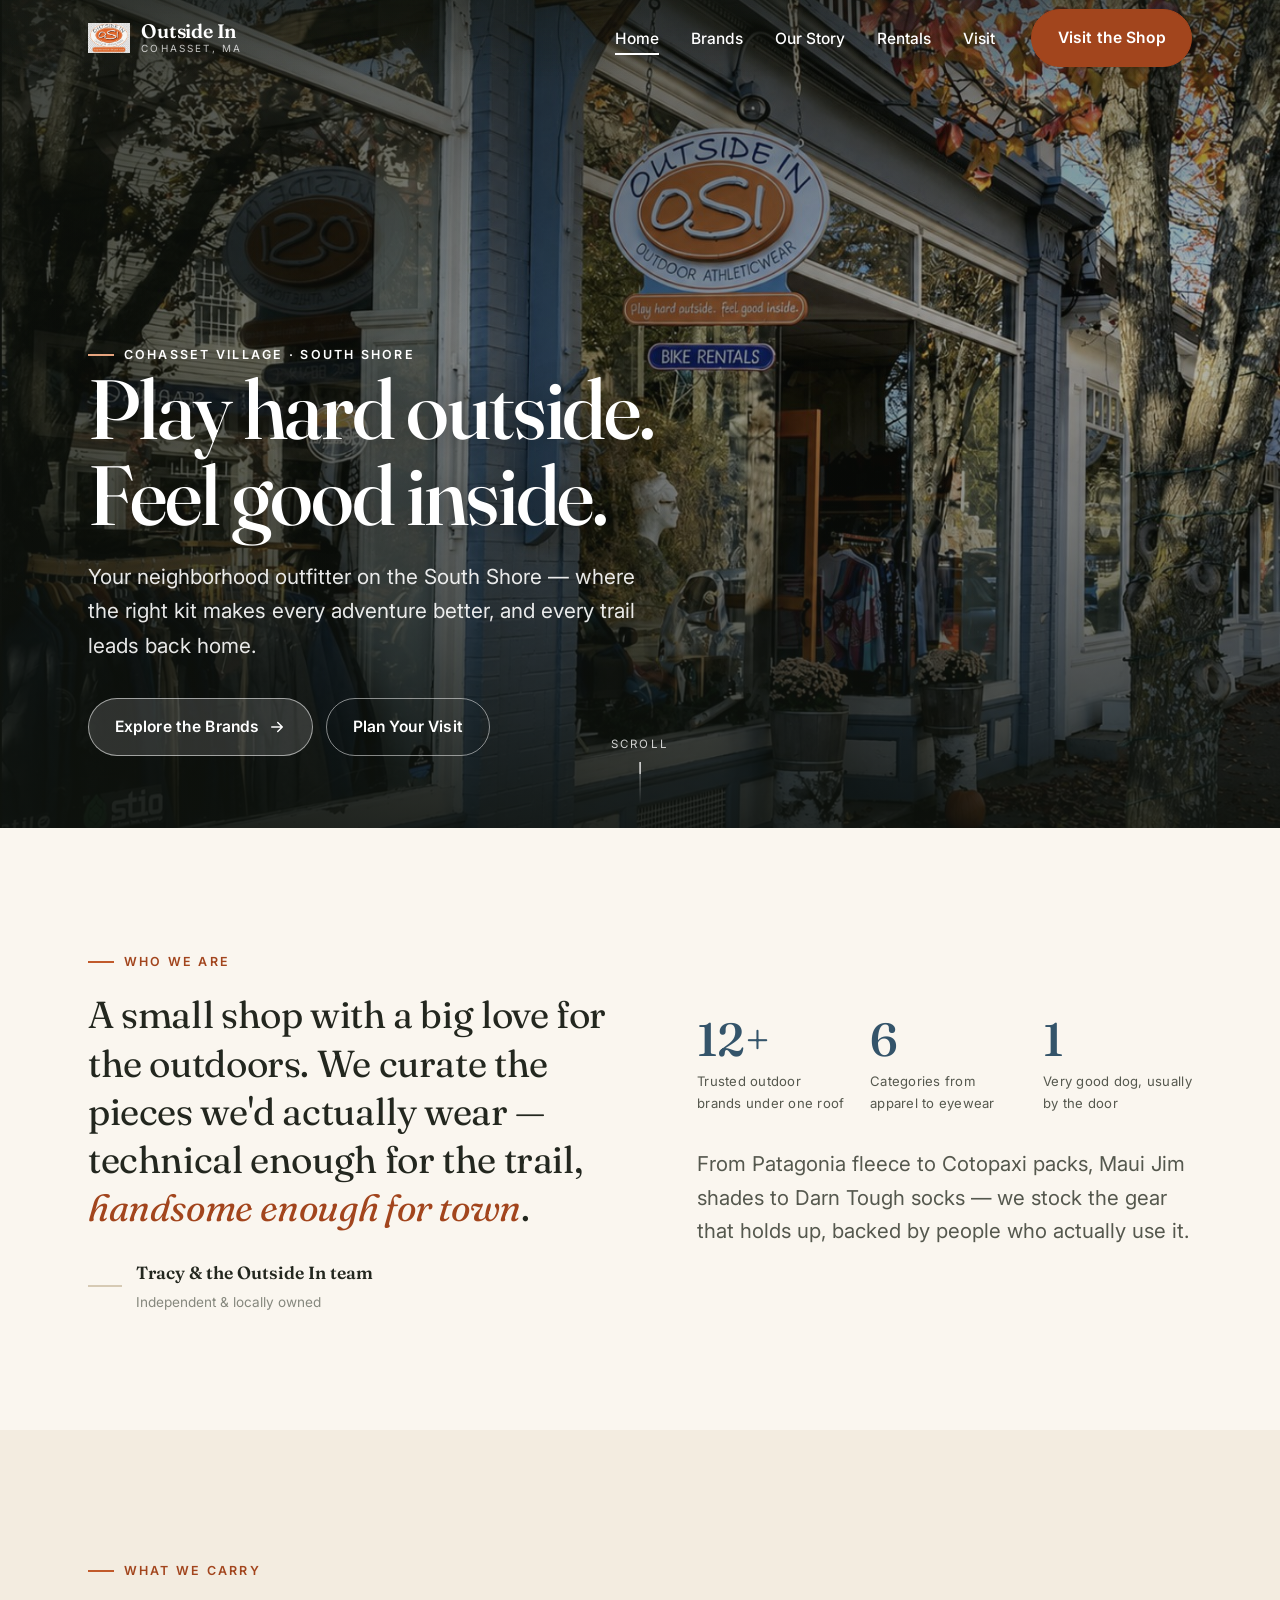
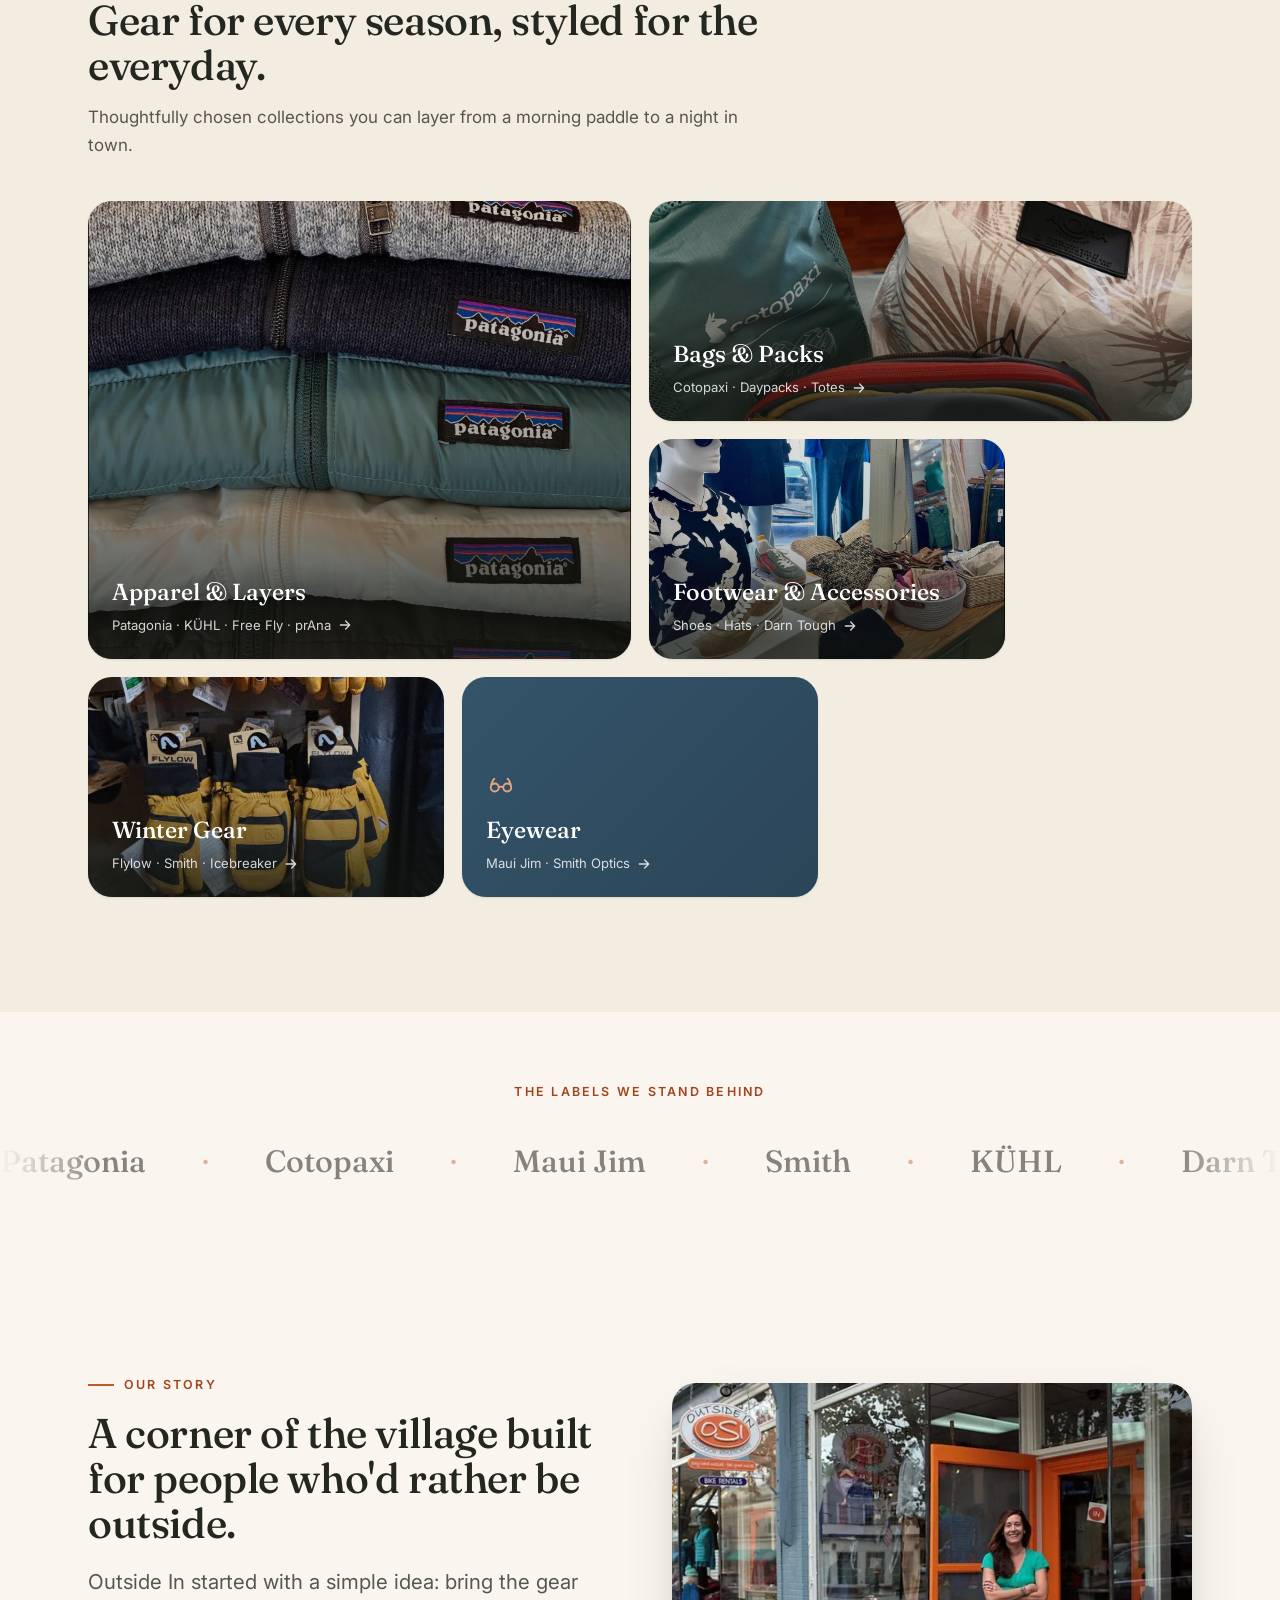
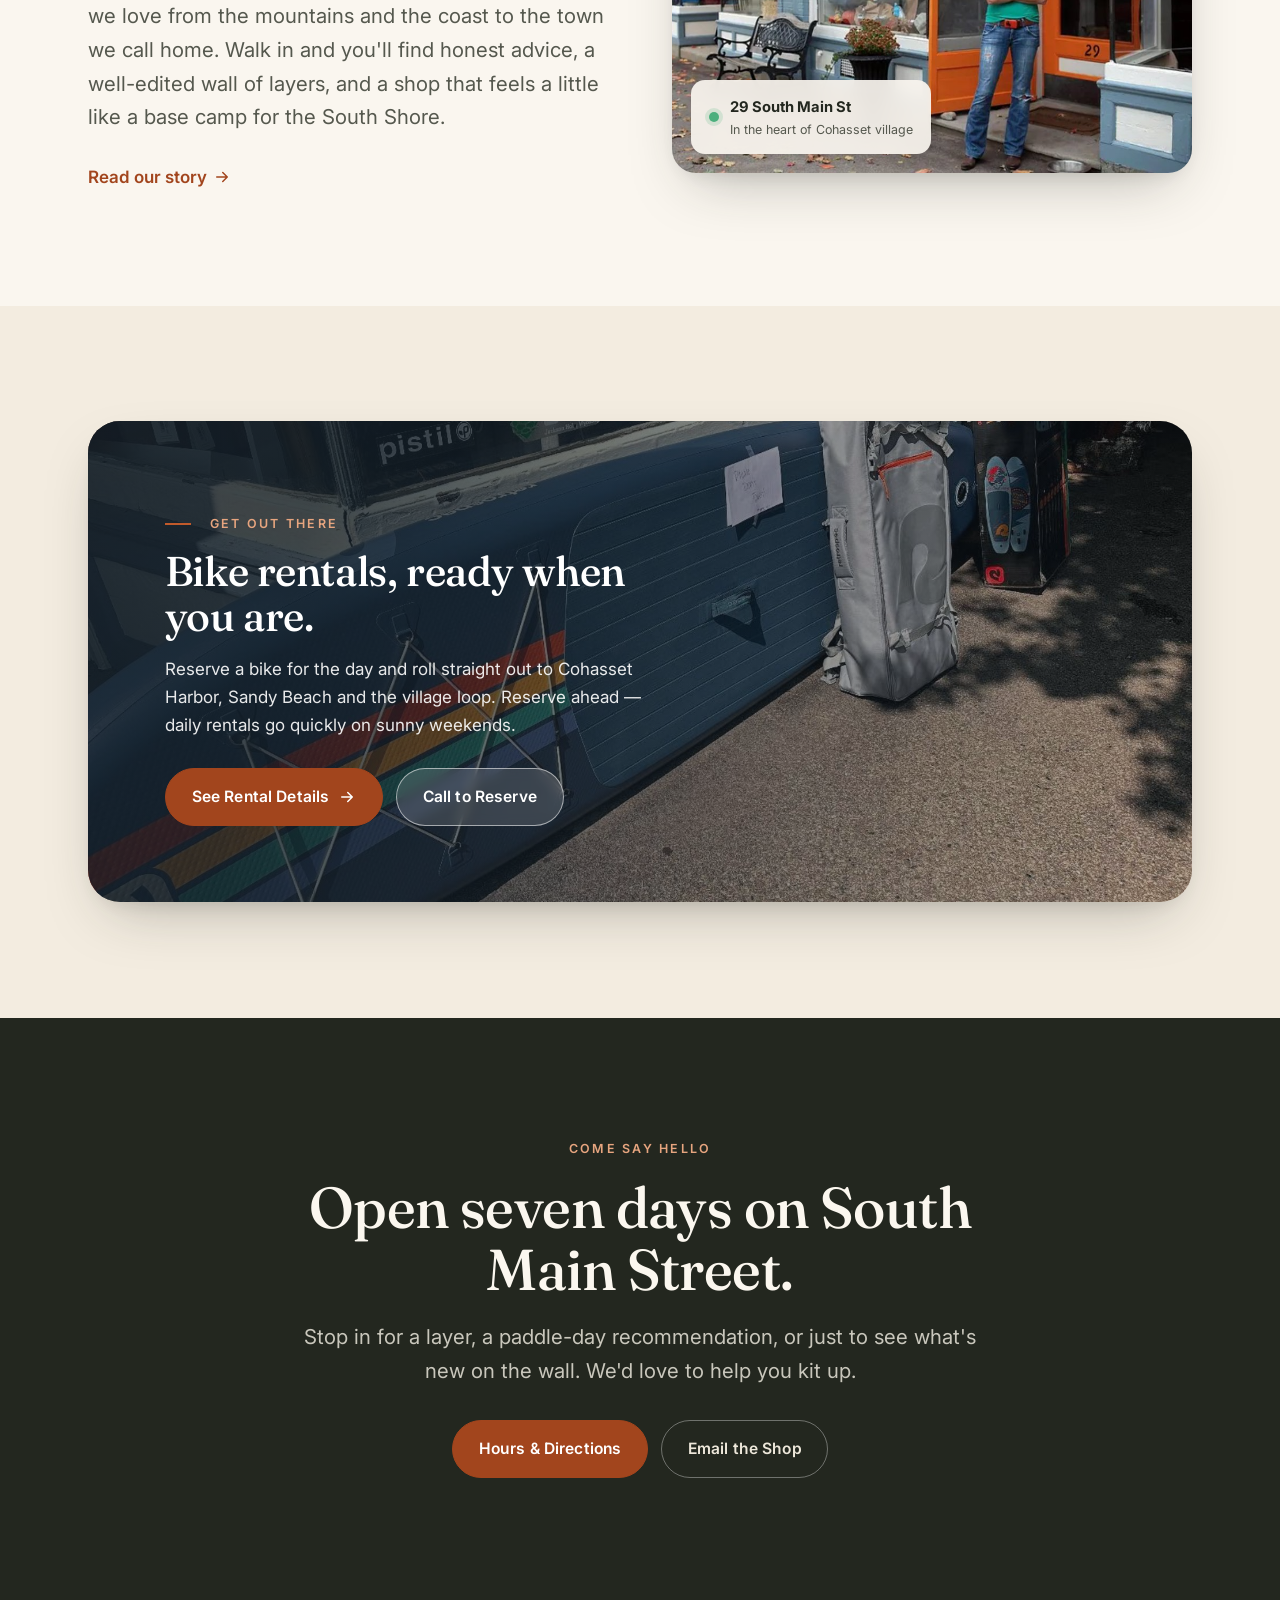
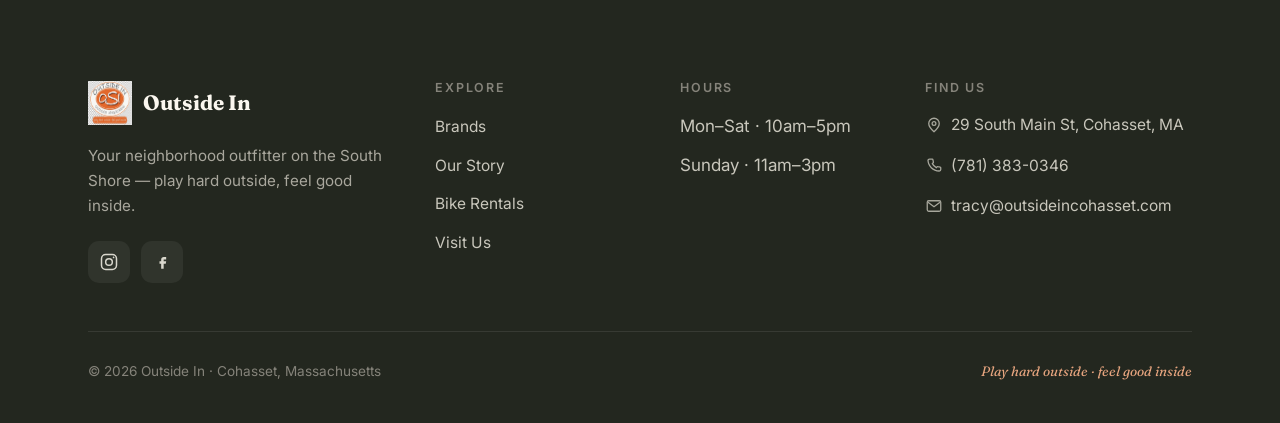
==== commit 93895f01: "Use clean storefront photo for home and visit heroes Swap the owner portrait for a person-free store" ====
--- a/index.html
+++ b/index.html
@@ -10,7 +10,7 @@
 
   <meta property="og:title" content="Outside In — Cohasset, MA" />
   <meta property="og:description" content="Play hard outside. Feel good inside. Your neighborhood outfitter on the South Shore." />
-  <meta property="og:image" content="assets/img/owner-storefront.jpg" />
+  <meta property="og:image" content="assets/img/storefront-hero.jpg" />
   <meta property="og:type" content="website" />
 
   <link rel="preconnect" href="https://fonts.googleapis.com" />
@@ -70,7 +70,7 @@
     <!-- ===================== HERO ===================== -->
     <section class="hero">
       <div class="hero__media">
-        <img src="assets/img/owner-storefront.jpg" alt="The Outside In storefront on South Main Street in Cohasset, with its signature orange door" fetchpriority="high" width="1600" height="1067" />
+        <img src="assets/img/storefront-hero.jpg" alt="The Outside In storefront on South Main Street in Cohasset — OSI sign, bike-rentals board, and autumn foliage" fetchpriority="high" width="1450" height="1233" />
       </div>
       <div class="hero__inner container">
         <p class="eyebrow hero__eyebrow" data-reveal="fade">Cohasset Village · South Shore</p>
--- a/assets/css/styles.css
+++ b/assets/css/styles.css
@@ -330,8 +330,13 @@
 .hero__media::after {
   content: ""; position: absolute; inset: 0;
   background:
-    linear-gradient(to top, rgba(18,22,16,.78) 0%, rgba(18,22,16,.34) 42%, rgba(18,22,16,.12) 70%, rgba(18,22,16,.35) 100%),
-    linear-gradient(120deg, rgba(30,45,58,.28), rgba(30,45,58,0) 55%);
+    linear-gradient(to top, rgba(14,18,13,.86) 0%, rgba(14,18,13,.5) 34%, rgba(14,18,13,.28) 60%, rgba(14,18,13,.5) 100%),
+    linear-gradient(90deg, rgba(14,18,13,.62) 0%, rgba(14,18,13,.22) 46%, rgba(14,18,13,0) 78%);
+}
+.hero--page .hero__media::after {
+  background:
+    linear-gradient(to top, rgba(14,18,13,.72) 0%, rgba(14,18,13,.46) 45%, rgba(14,18,13,.42) 100%),
+    radial-gradient(125% 80% at 50% 42%, rgba(14,18,13,.12), rgba(14,18,13,.52) 100%);
 }
 .hero__inner { position: relative; z-index: 2; width: 100%; }
 .hero__eyebrow { color: #fff; }
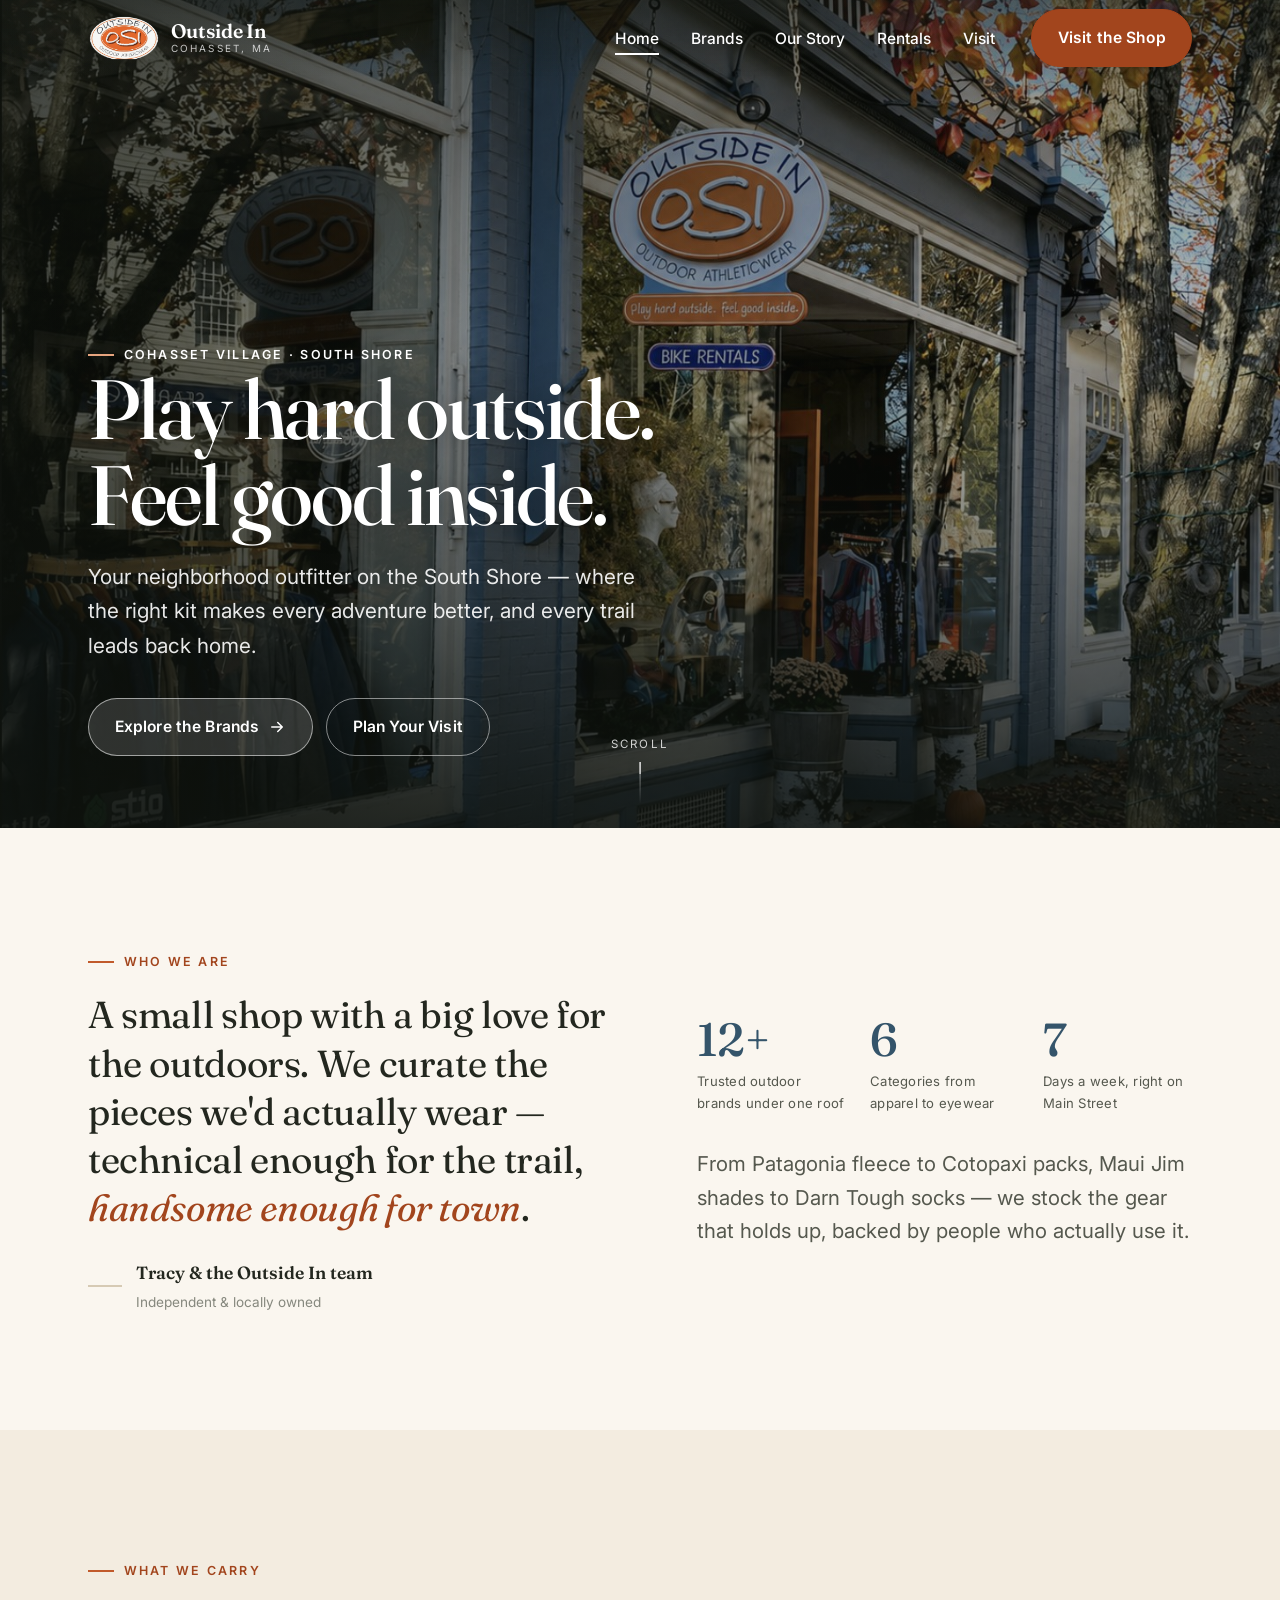
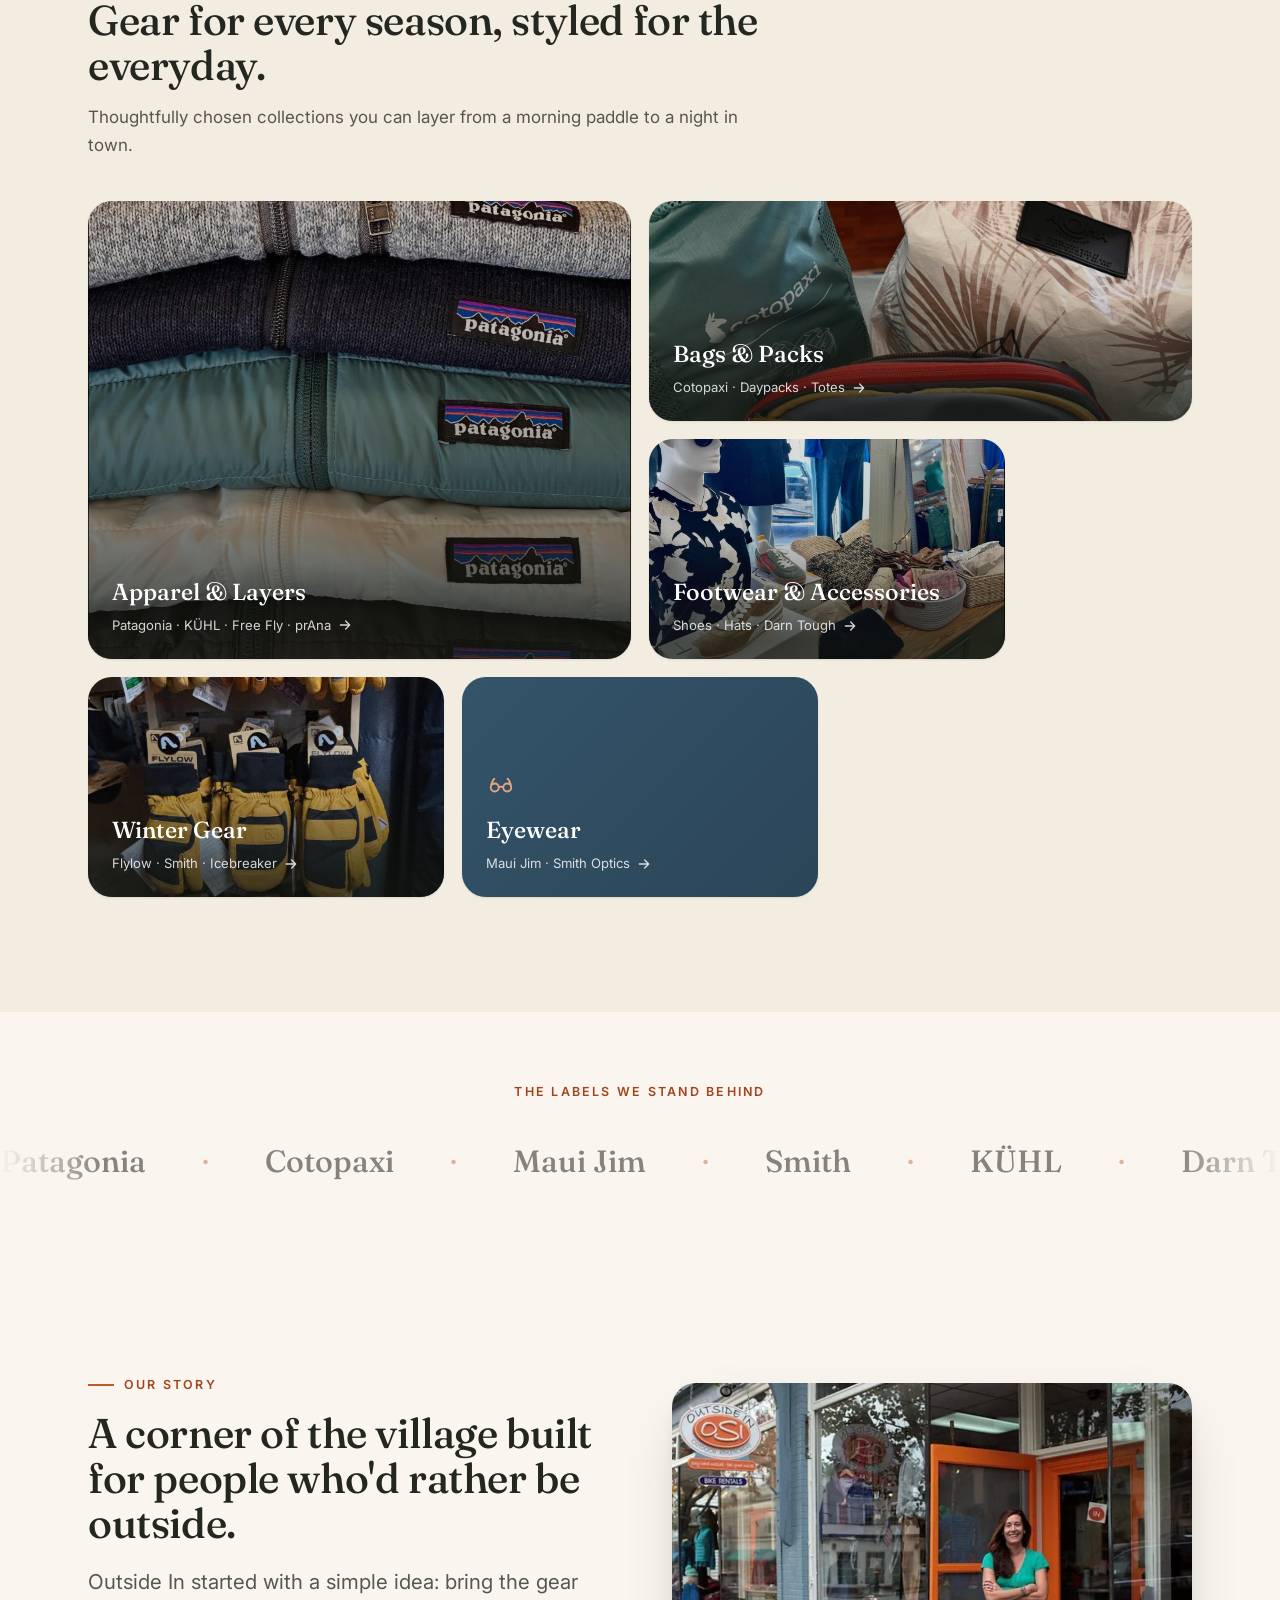
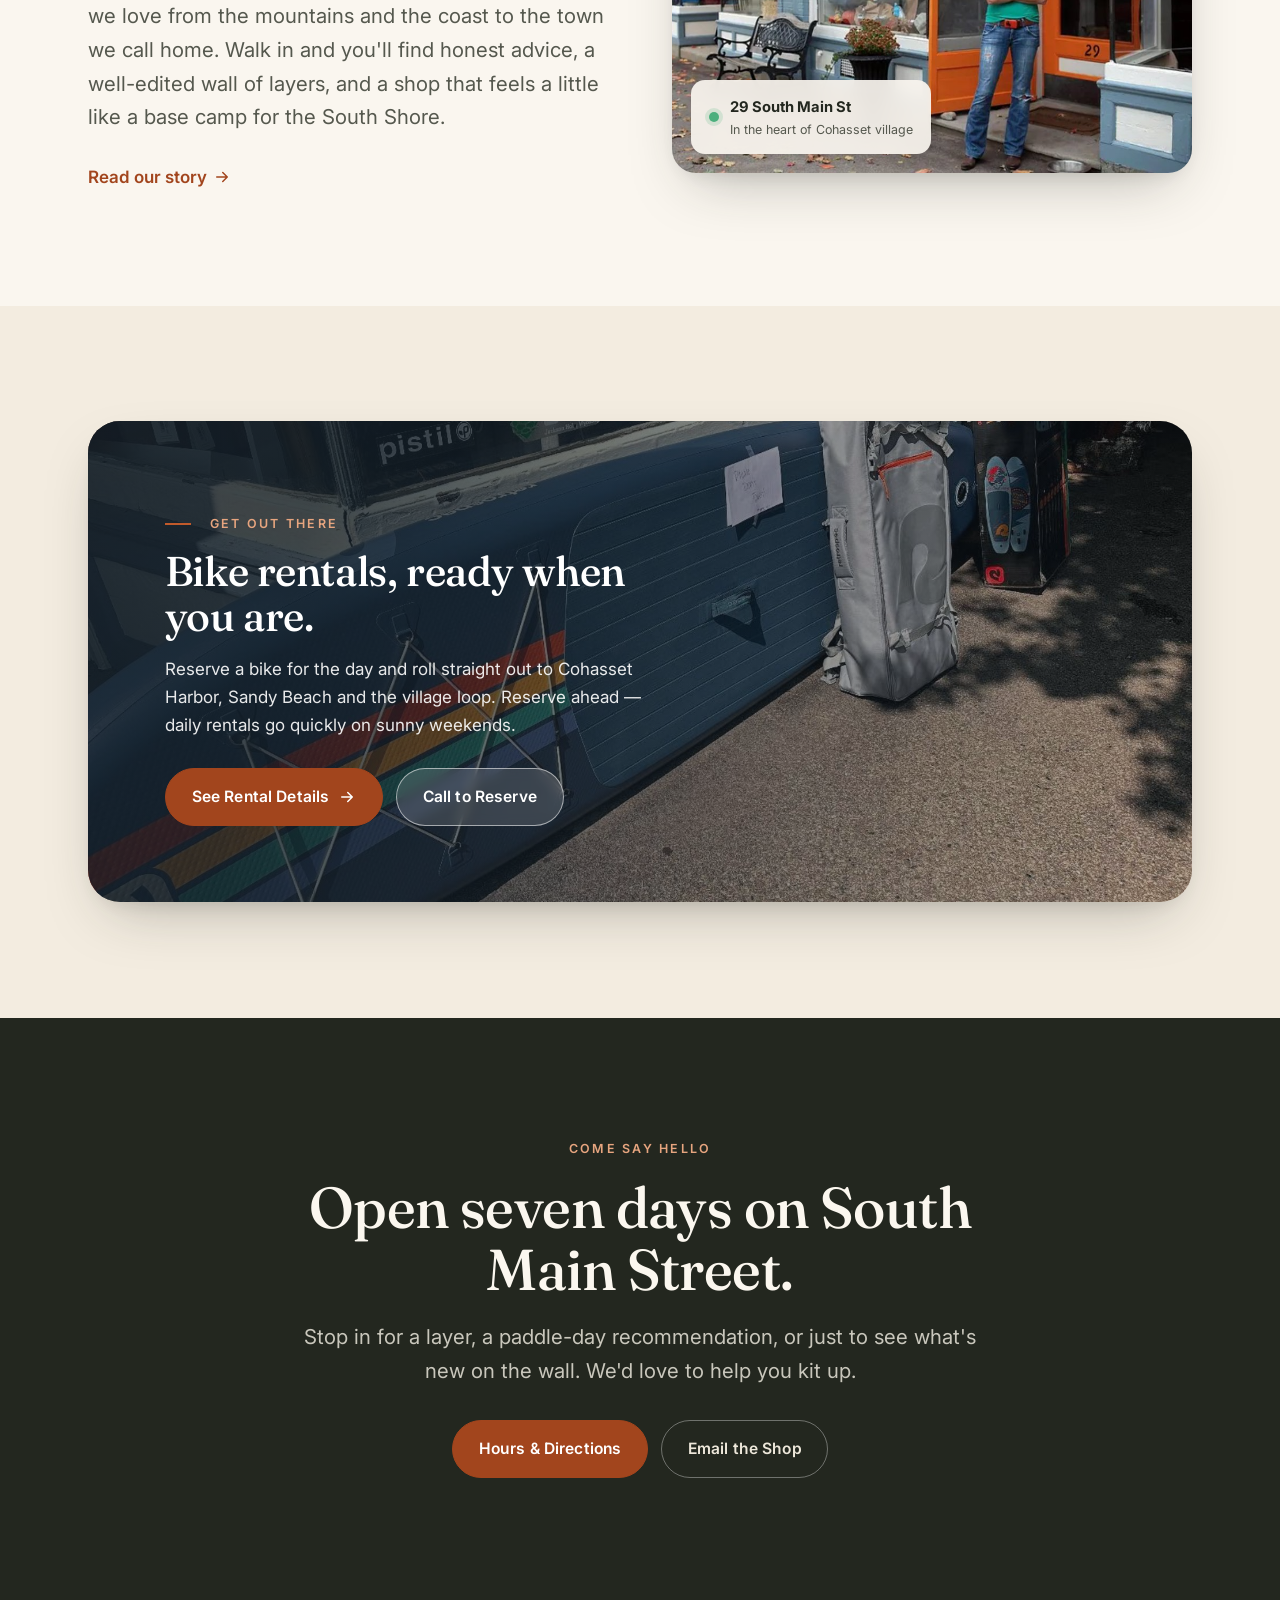
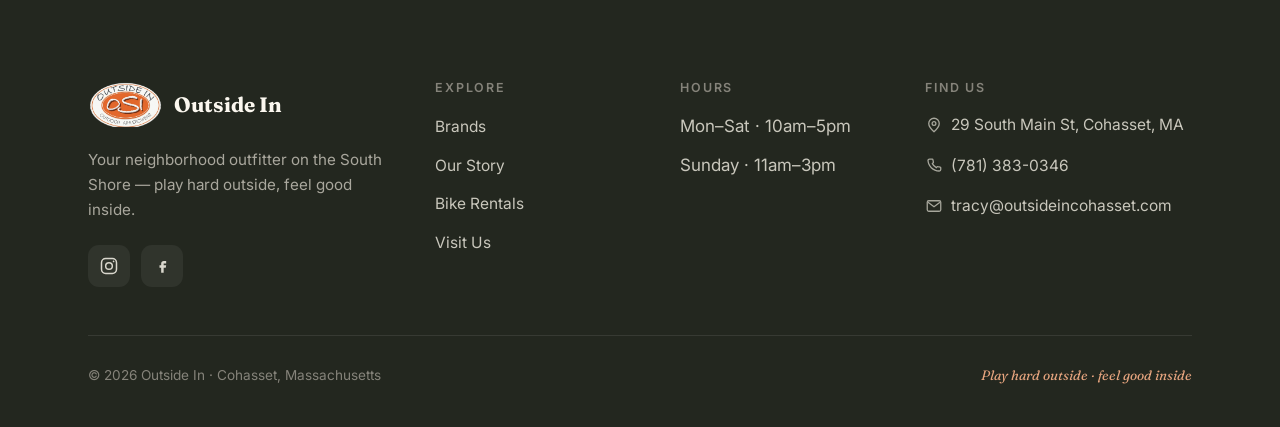
==== commit df05a68f: "Link brand chips, clean up logo mark, refine ethos stat - Link every brand under "shop by category" " ====
--- a/index.html
+++ b/index.html
@@ -105,7 +105,7 @@
             <div class="stat-row">
               <div class="stat" data-reveal><b>12+</b><span>Trusted outdoor brands under one roof</span></div>
               <div class="stat" data-reveal><b>6</b><span>Categories from apparel to eyewear</span></div>
-              <div class="stat" data-reveal><b>1</b><span>Very good dog, usually by the door</span></div>
+              <div class="stat" data-reveal><b>7</b><span>Days a week, right on Main Street</span></div>
             </div>
             <p class="lead" style="margin-top:2rem">From Patagonia fleece to Cotopaxi packs, Maui Jim shades to Darn Tough socks — we stock the gear that holds up, backed by people who actually use it.</p>
           </div>
--- a/assets/css/styles.css
+++ b/assets/css/styles.css
@@ -247,7 +247,7 @@
 }
 
 .brand { display: flex; align-items: center; gap: .7rem; }
-.brand img { width: 42px; height: 42px; object-fit: contain; }
+.brand img { height: 46px; width: auto; aspect-ratio: 1012 / 651; }
 .brand-text { display: flex; flex-direction: column; line-height: 1; }
 .brand-name {
   font-family: var(--font-display); font-weight: 600; font-size: 1.22rem;
@@ -545,6 +545,17 @@
   transition: transform .35s var(--ease-out), background-color .3s var(--ease), color .3s var(--ease), border-color .3s var(--ease);
 }
 .chip:hover { transform: translateY(-2px); background: var(--ink); color: var(--sand); border-color: var(--ink); }
+a.chip { display: inline-flex; align-items: center; gap: .4rem; cursor: pointer; }
+a.chip::after {
+  content: ""; width: 12px; height: 12px; flex: none; opacity: .45;
+  background: currentColor;
+  -webkit-mask: url("data:image/svg+xml,%3Csvg xmlns='http://www.w3.org/2000/svg' viewBox='0 0 24 24' fill='none' stroke='%23000' stroke-width='2.4' stroke-linecap='round' stroke-linejoin='round'%3E%3Cpath d='M7 17L17 7M9 7h8v8'/%3E%3C/svg%3E") center/contain no-repeat;
+          mask: url("data:image/svg+xml,%3Csvg xmlns='http://www.w3.org/2000/svg' viewBox='0 0 24 24' fill='none' stroke='%23000' stroke-width='2.4' stroke-linecap='round' stroke-linejoin='round'%3E%3Cpath d='M7 17L17 7M9 7h8v8'/%3E%3C/svg%3E") center/contain no-repeat;
+  transition: opacity .3s var(--ease), transform .3s var(--ease-out);
+}
+a.chip:hover::after { opacity: 1; transform: translate(1px,-1px); }
+.chip--static { cursor: default; }
+.chip--static:hover { transform: none; background: var(--linen); color: var(--ink); border-color: var(--border-2); }
 
 /* Feature image card (brands page) */
 .showcase { display: grid; grid-template-columns: repeat(3,1fr); gap: 1.2rem; }
@@ -642,7 +653,7 @@
 .site-footer { background: var(--ink); color: #C9C7BC; padding-block: clamp(3.5rem,7vw,5.5rem) 2.5rem; }
 .footer-grid { display: grid; grid-template-columns: 1.5fr 1fr 1fr 1.3fr; gap: 2.5rem; }
 .footer-brand { display: flex; align-items: center; gap: .7rem; margin-bottom: 1.1rem; }
-.footer-brand img { width: 44px; height: 44px; }
+.footer-brand img { height: 48px; width: auto; aspect-ratio: 1012 / 651; }
 .footer-brand b { font-family: var(--font-display); font-size: 1.3rem; color: #FBF7EF; }
 .site-footer p { color: #A9A79D; font-size: .95rem; max-width: 34ch; }
 .footer-col h4 { font-family: var(--font-body); font-size: .78rem; letter-spacing: .14em; text-transform: uppercase; color: #85837A; font-weight: 600; margin-bottom: 1.1rem; }
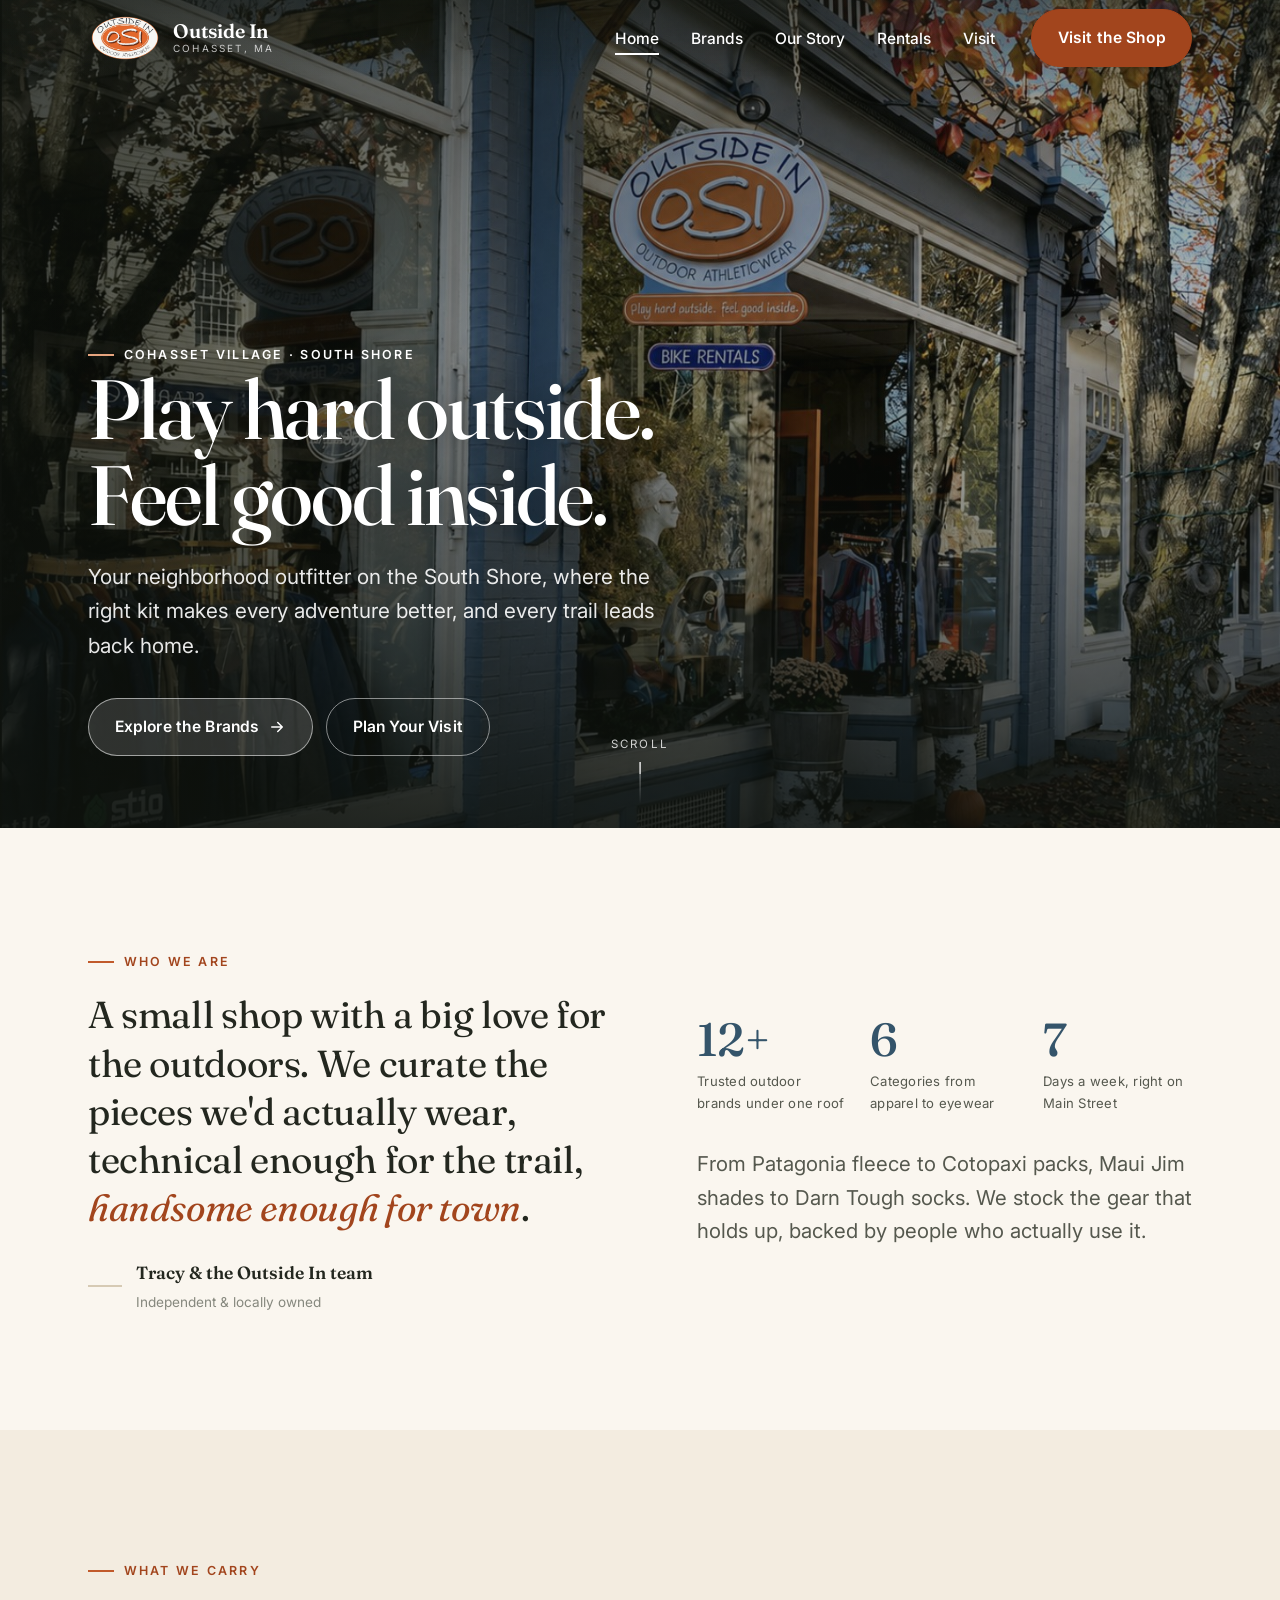
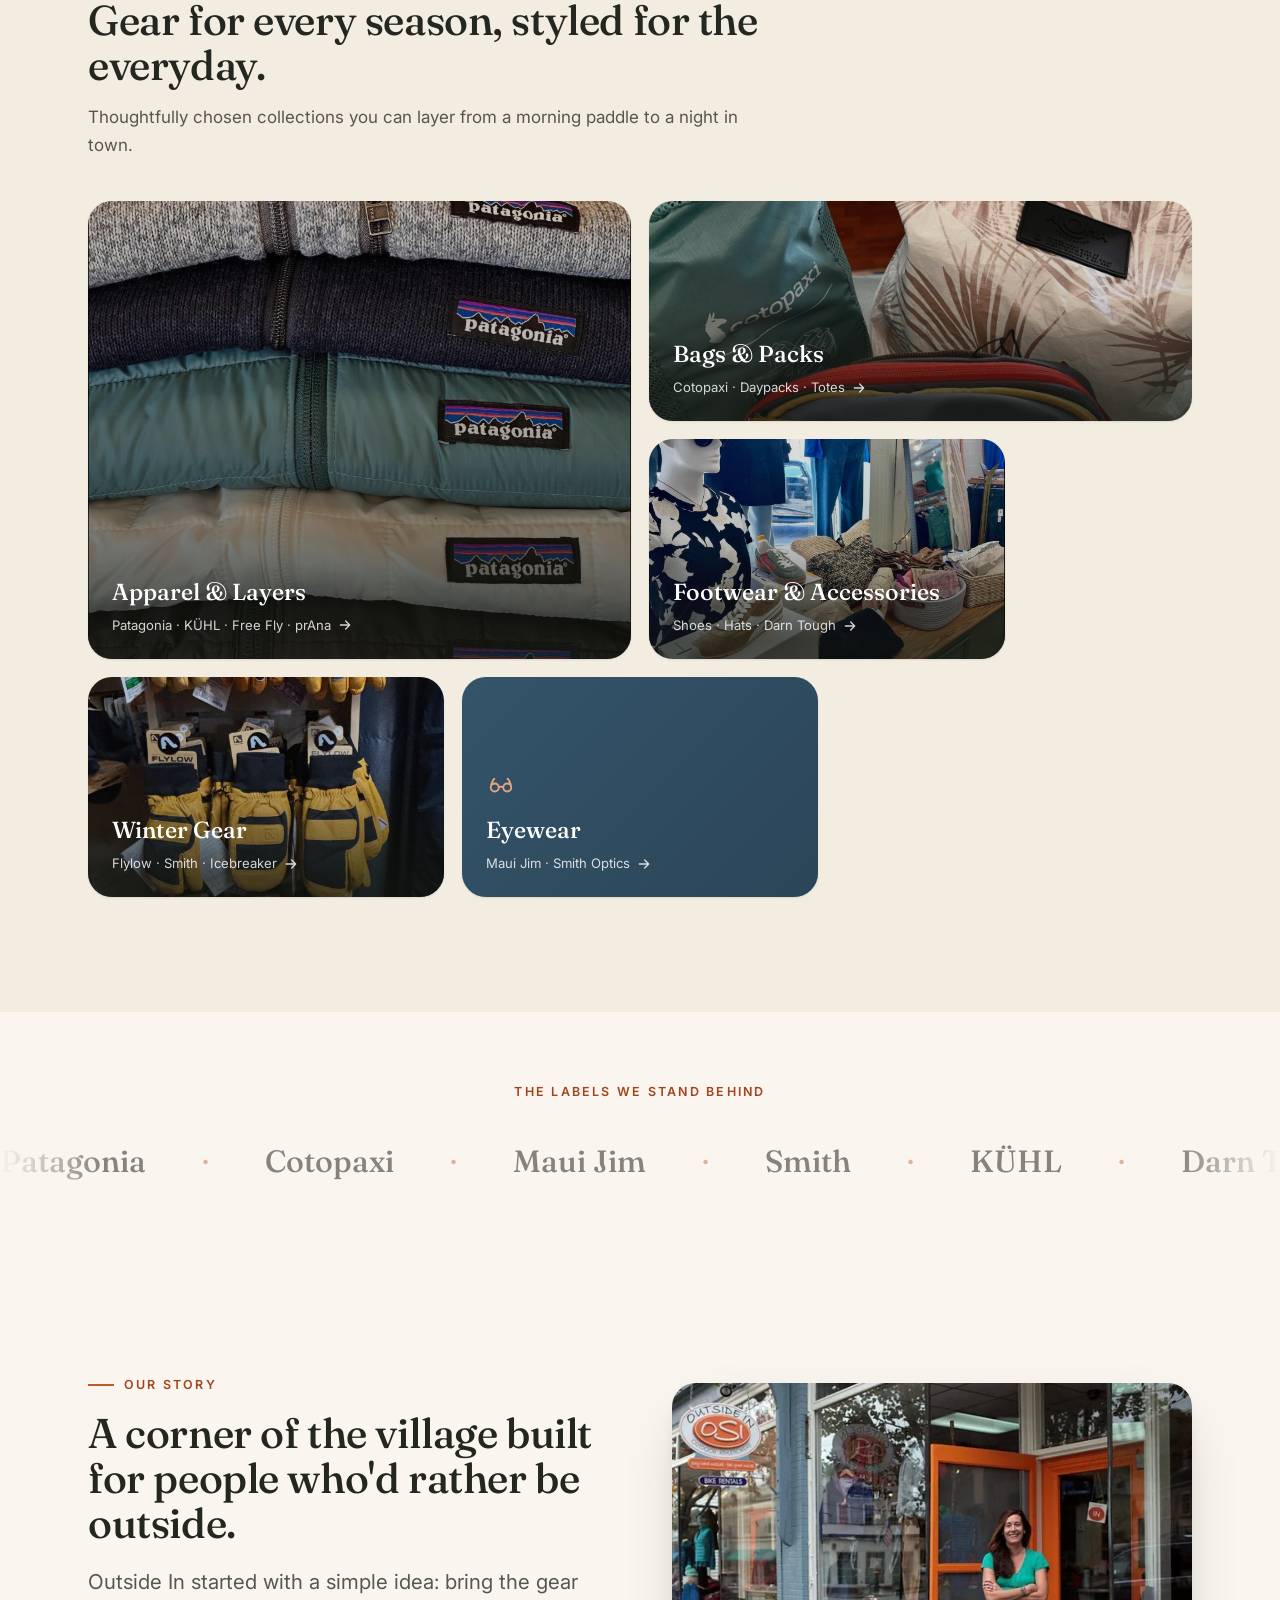
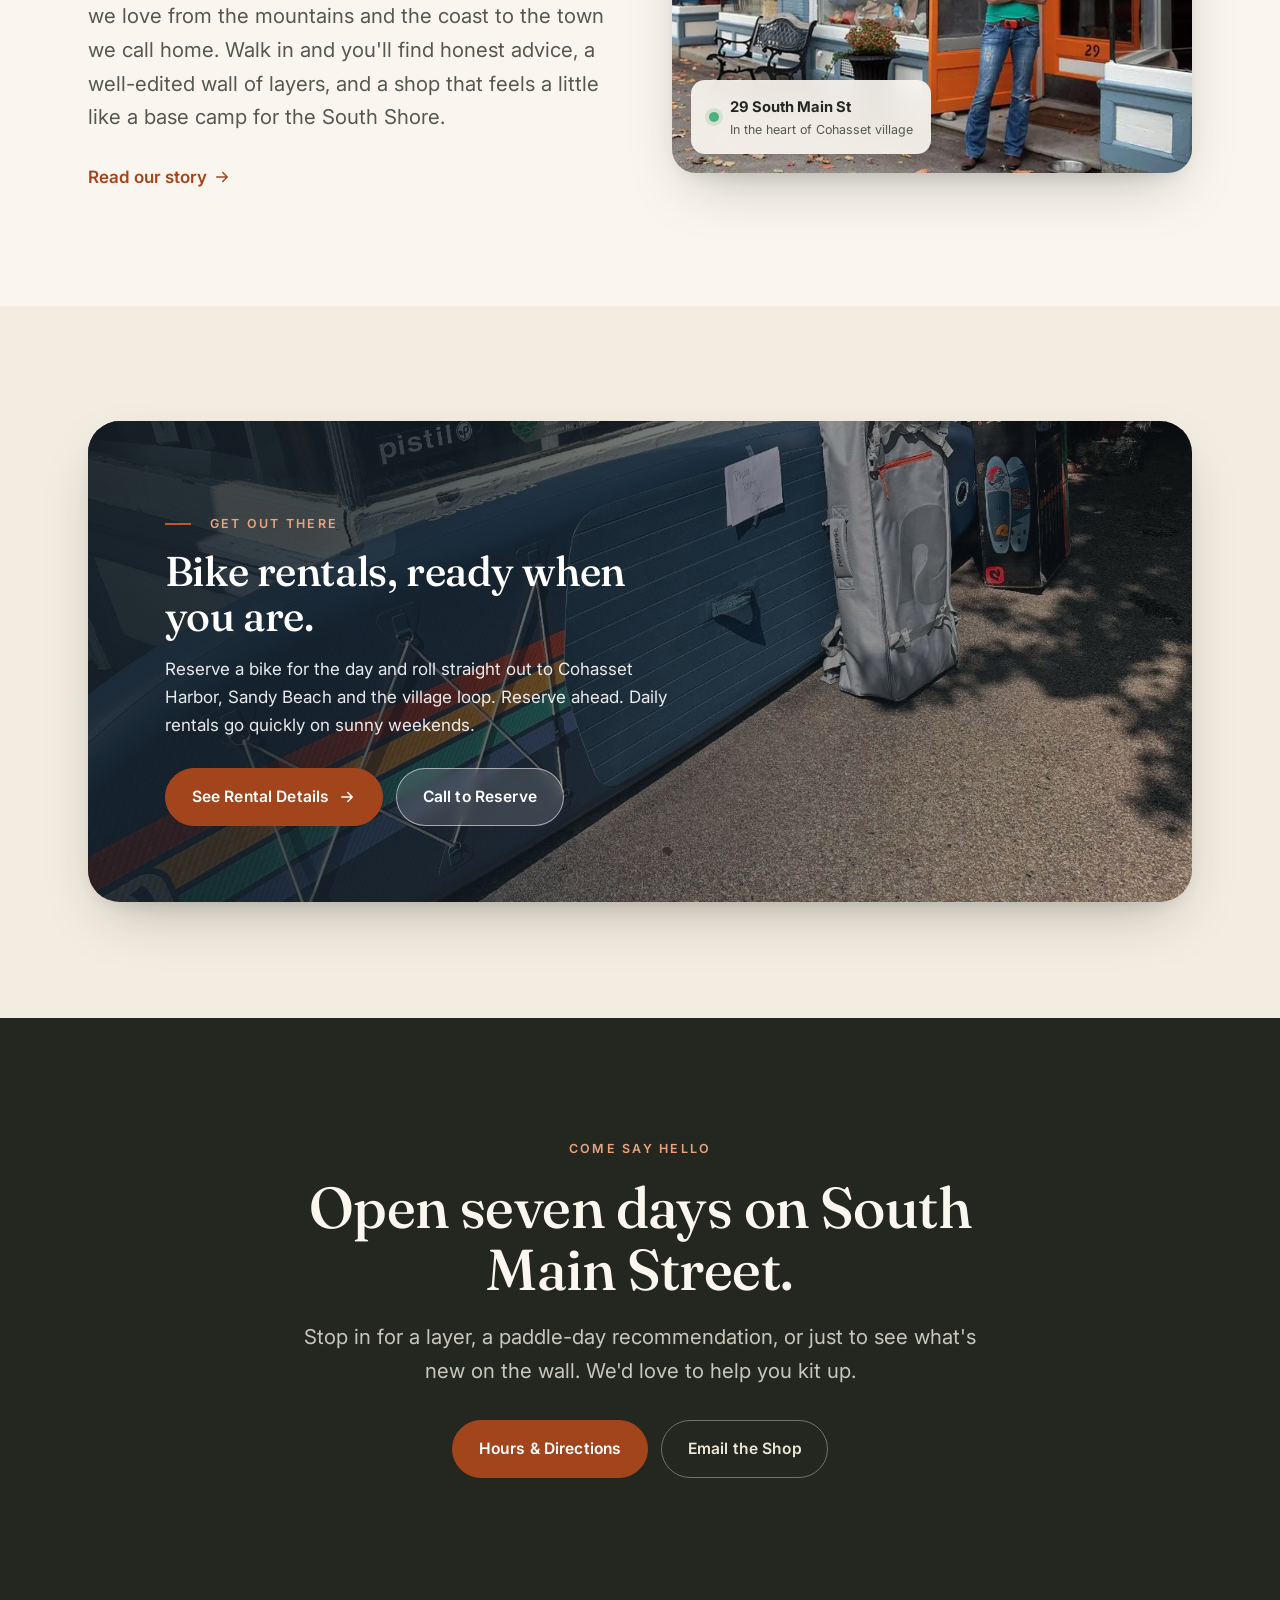
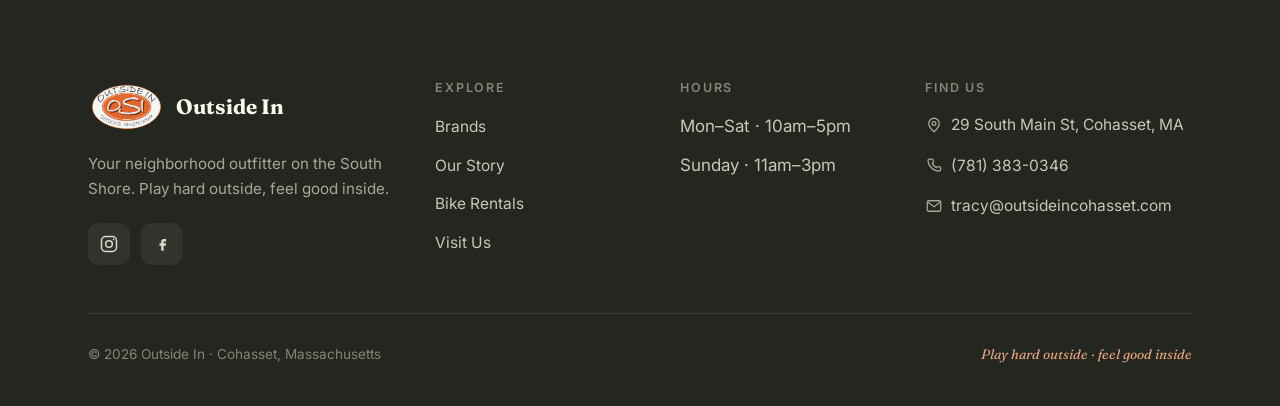
==== commit 249872fb: "Isolate oval logo from background, remove em dashes, link brand sites - Key out baked-in checkerboar" ====
--- a/index.html
+++ b/index.html
@@ -3,12 +3,12 @@
 <head>
   <meta charset="UTF-8" />
   <meta name="viewport" content="width=device-width, initial-scale=1" />
-  <title>Outside In · Outdoor Apparel &amp; Lifestyle Boutique — Cohasset, MA</title>
-  <meta name="description" content="Outside In is your neighborhood outfitter on the South Shore. Patagonia, Cotopaxi, KÜHL and more — apparel, footwear, gear and bike rentals in the heart of Cohasset village." />
+  <title>Outside In · Outdoor Apparel &amp; Lifestyle Boutique · Cohasset, MA</title>
+  <meta name="description" content="Outside In is your neighborhood outfitter on the South Shore. Patagonia, Cotopaxi, KÜHL and more: apparel, footwear, gear and bike rentals in the heart of Cohasset village." />
   <meta name="theme-color" content="#FAF6EF" />
   <link rel="icon" href="assets/img/logo.png" />
 
-  <meta property="og:title" content="Outside In — Cohasset, MA" />
+  <meta property="og:title" content="Outside In · Cohasset, MA" />
   <meta property="og:description" content="Play hard outside. Feel good inside. Your neighborhood outfitter on the South Shore." />
   <meta property="og:image" content="assets/img/storefront-hero.jpg" />
   <meta property="og:type" content="website" />
@@ -24,7 +24,7 @@
   <!-- ===================== HEADER ===================== -->
   <header class="site-header on-dark">
     <div class="header-inner">
-      <a class="brand" href="index.html" aria-label="Outside In — home">
+      <a class="brand" href="index.html" aria-label="Outside In, home">
         <img src="assets/img/logo.png" alt="" width="42" height="42" />
         <span class="brand-text">
           <span class="brand-name">Outside In</span>
@@ -70,12 +70,12 @@
     <!-- ===================== HERO ===================== -->
     <section class="hero">
       <div class="hero__media">
-        <img src="assets/img/storefront-hero.jpg" alt="The Outside In storefront on South Main Street in Cohasset — OSI sign, bike-rentals board, and autumn foliage" fetchpriority="high" width="1450" height="1233" />
+        <img src="assets/img/storefront-hero.jpg" alt="The Outside In storefront on South Main Street in Cohasset, with its OSI sign, bike-rentals board and autumn foliage" fetchpriority="high" width="1450" height="1233" />
       </div>
       <div class="hero__inner container">
         <p class="eyebrow hero__eyebrow" data-reveal="fade">Cohasset Village · South Shore</p>
         <h1 class="h-hero" data-reveal style="--reveal-delay:80ms">Play hard outside.<br />Feel good inside.</h1>
-        <p class="hero__sub lead" data-reveal style="--reveal-delay:220ms">Your neighborhood outfitter on the South Shore — where the right kit makes every adventure better, and every trail leads back home.</p>
+        <p class="hero__sub lead" data-reveal style="--reveal-delay:220ms">Your neighborhood outfitter on the South Shore, where the right kit makes every adventure better, and every trail leads back home.</p>
         <div class="btn-row" data-reveal style="--reveal-delay:340ms">
           <a class="btn btn--light" href="brands.html">Explore the Brands
             <svg class="ico" viewBox="0 0 24 24" width="18" height="18" fill="none" stroke="currentColor" stroke-width="2" stroke-linecap="round" stroke-linejoin="round"><path d="M5 12h14M13 6l6 6-6 6"/></svg>
@@ -92,7 +92,7 @@
         <div class="ethos">
           <div data-reveal="left">
             <p class="eyebrow">Who we are</p>
-            <p class="ethos__quote" style="margin-top:1.2rem">A small shop with a big love for the outdoors. We curate the pieces we'd actually wear — technical enough for the trail, <em>handsome enough for town</em>.</p>
+            <p class="ethos__quote" style="margin-top:1.2rem">A small shop with a big love for the outdoors. We curate the pieces we'd actually wear, technical enough for the trail, <em>handsome enough for town</em>.</p>
             <div class="ethos__sign">
               <span class="line"></span>
               <div>
@@ -107,7 +107,7 @@
               <div class="stat" data-reveal><b>6</b><span>Categories from apparel to eyewear</span></div>
               <div class="stat" data-reveal><b>7</b><span>Days a week, right on Main Street</span></div>
             </div>
-            <p class="lead" style="margin-top:2rem">From Patagonia fleece to Cotopaxi packs, Maui Jim shades to Darn Tough socks — we stock the gear that holds up, backed by people who actually use it.</p>
+            <p class="lead" style="margin-top:2rem">From Patagonia fleece to Cotopaxi packs, Maui Jim shades to Darn Tough socks. We stock the gear that holds up, backed by people who actually use it.</p>
           </div>
         </div>
       </div>
@@ -225,7 +225,7 @@
           <img src="assets/img/paddleboard.jpg" alt="A retro-striped paddleboard leaning against the storefront" loading="lazy" />
           <p class="eyebrow" style="color:var(--ember-soft)"><span style="background:var(--ember-soft)"></span>Get out there</p>
           <h2 class="h-2" style="margin-top:.9rem">Bike rentals, ready when you are.</h2>
-          <p>Reserve a bike for the day and roll straight out to Cohasset Harbor, Sandy Beach and the village loop. Reserve ahead — daily rentals go quickly on sunny weekends.</p>
+          <p>Reserve a bike for the day and roll straight out to Cohasset Harbor, Sandy Beach and the village loop. Reserve ahead. Daily rentals go quickly on sunny weekends.</p>
           <div class="btn-row" style="margin-top:1.8rem">
             <a class="btn btn--ember" href="rentals.html">See Rental Details
               <svg class="ico" viewBox="0 0 24 24" width="18" height="18" fill="none" stroke="currentColor" stroke-width="2" stroke-linecap="round" stroke-linejoin="round"><path d="M5 12h14M13 6l6 6-6 6"/></svg>
@@ -259,7 +259,7 @@
             <img src="assets/img/logo.png" alt="" width="44" height="44" />
             <b>Outside In</b>
           </div>
-          <p>Your neighborhood outfitter on the South Shore — play hard outside, feel good inside.</p>
+          <p>Your neighborhood outfitter on the South Shore. Play hard outside, feel good inside.</p>
           <div class="socials">
             <a href="https://www.instagram.com/osicoh/" target="_blank" rel="noopener" aria-label="Outside In on Instagram">
               <svg viewBox="0 0 24 24" fill="none" stroke="currentColor" stroke-width="1.8"><rect x="3" y="3" width="18" height="18" rx="5"/><circle cx="12" cy="12" r="4"/><circle cx="17.5" cy="6.5" r="1" fill="currentColor" stroke="none"/></svg>
--- a/assets/css/styles.css
+++ b/assets/css/styles.css
@@ -247,7 +247,7 @@
 }
 
 .brand { display: flex; align-items: center; gap: .7rem; }
-.brand img { height: 46px; width: auto; aspect-ratio: 1012 / 651; }
+.brand img { height: 50px; width: auto; aspect-ratio: 1021 / 691; }
 .brand-text { display: flex; flex-direction: column; line-height: 1; }
 .brand-name {
   font-family: var(--font-display); font-weight: 600; font-size: 1.22rem;
@@ -653,7 +653,7 @@
 .site-footer { background: var(--ink); color: #C9C7BC; padding-block: clamp(3.5rem,7vw,5.5rem) 2.5rem; }
 .footer-grid { display: grid; grid-template-columns: 1.5fr 1fr 1fr 1.3fr; gap: 2.5rem; }
 .footer-brand { display: flex; align-items: center; gap: .7rem; margin-bottom: 1.1rem; }
-.footer-brand img { height: 48px; width: auto; aspect-ratio: 1012 / 651; }
+.footer-brand img { height: 52px; width: auto; aspect-ratio: 1021 / 691; }
 .footer-brand b { font-family: var(--font-display); font-size: 1.3rem; color: #FBF7EF; }
 .site-footer p { color: #A9A79D; font-size: .95rem; max-width: 34ch; }
 .footer-col h4 { font-family: var(--font-body); font-size: .78rem; letter-spacing: .14em; text-transform: uppercase; color: #85837A; font-weight: 600; margin-bottom: 1.1rem; }
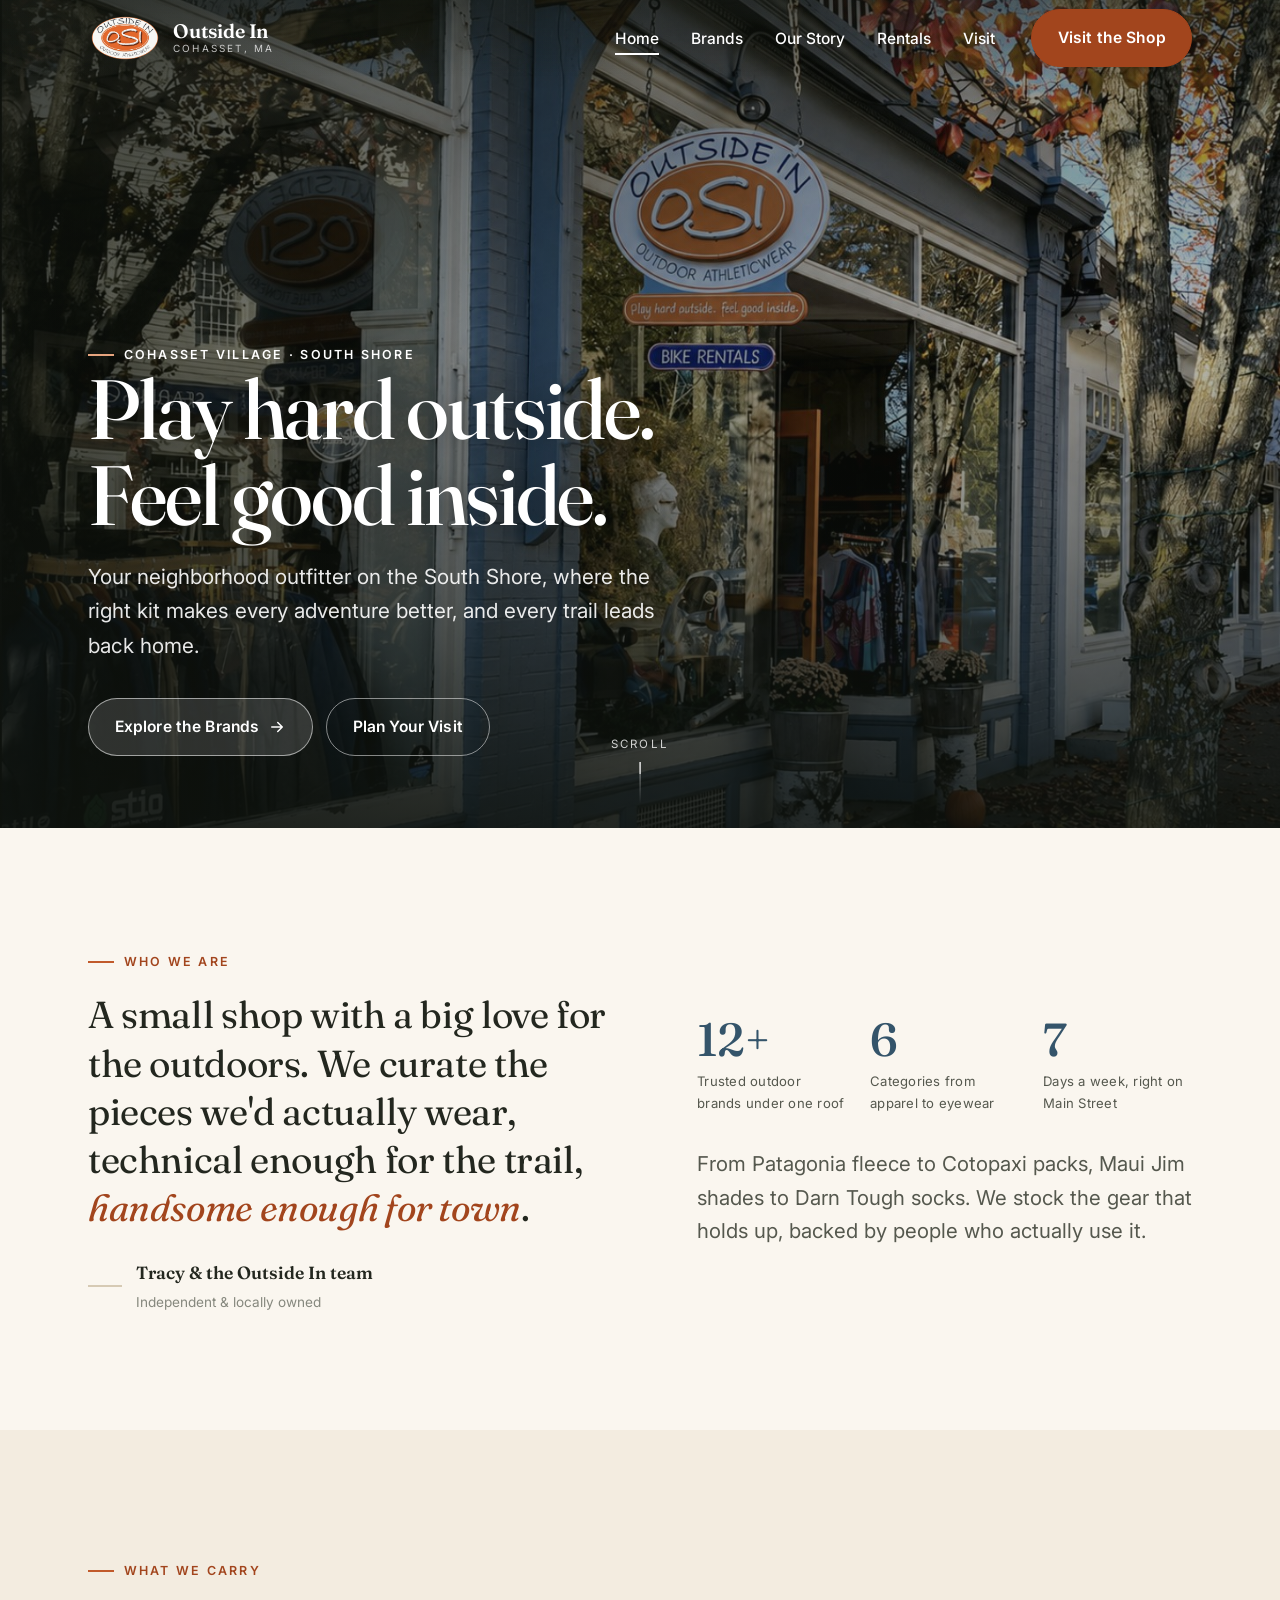
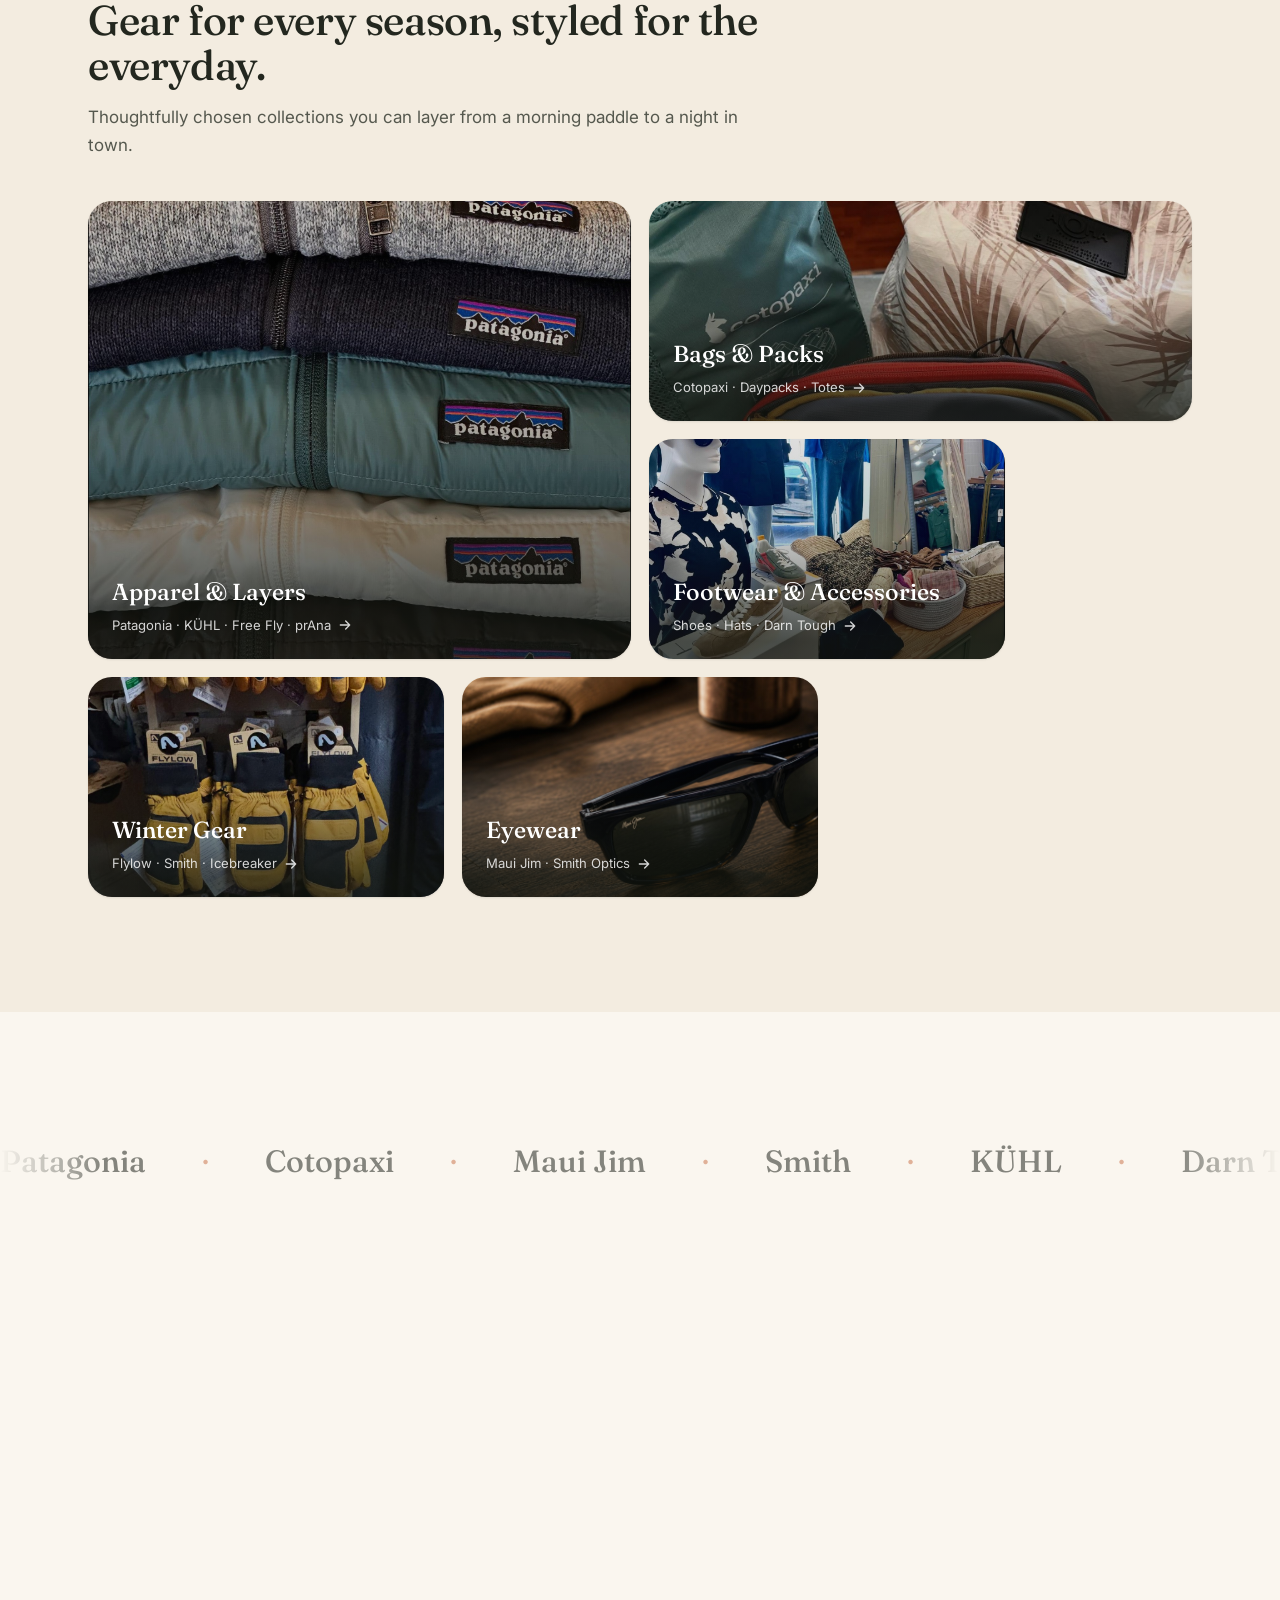
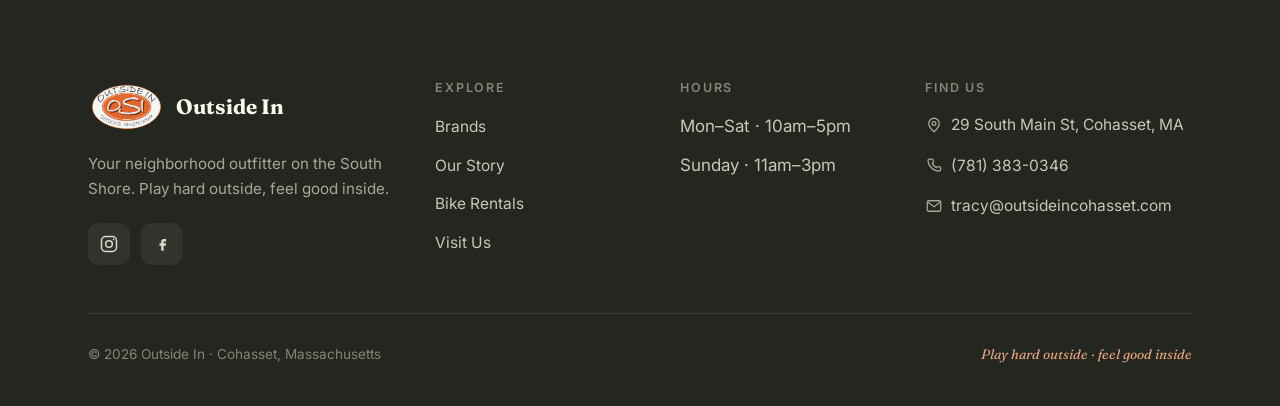
==== commit 962cff2b: "Use Maui Jim photo for homepage eyewear category card Co-Authored-By: Claude Opus 4.8 <noreply@anthr" ====
--- a/index.html
+++ b/index.html
@@ -159,9 +159,9 @@
               </span>
             </div>
           </a>
-          <a class="cat cat--w2 cat--plain" href="brands.html#eyewear" data-reveal>
-            <div class="cat__body">
-              <svg viewBox="0 0 24 24" width="30" height="30" fill="none" stroke="currentColor" stroke-width="1.5" style="color:var(--ember-soft);margin-bottom:.7rem"><circle cx="7" cy="14" r="3.2"/><circle cx="17" cy="14" r="3.2"/><path d="M10.2 14c.6-1 3-1 3.6 0M4 12l1.5-3.5A2 2 0 0 1 7.3 7M20 12l-1.5-3.5A2 2 0 0 0 16.7 7"/></svg>
+          <a class="cat cat--w2" href="brands.html#eyewear" data-reveal>
+            <img src="assets/img/eyewear.jpg" alt="A pair of Maui Jim polarized sunglasses resting on a wooden table" loading="lazy" />
+            <div class="cat__body">
               <span class="cat__name">Eyewear</span>
               <span class="cat__meta">Maui Jim · Smith Optics
                 <svg class="ico" viewBox="0 0 24 24" width="16" height="16" fill="none" stroke="currentColor" stroke-width="2" stroke-linecap="round" stroke-linejoin="round"><path d="M5 12h14M13 6l6 6-6 6"/></svg>
--- a/assets/css/styles.css
+++ b/assets/css/styles.css
@@ -557,6 +557,25 @@
 .chip--static { cursor: default; }
 .chip--static:hover { transform: none; background: var(--linen); color: var(--ink); border-color: var(--border-2); }
 
+/* Category row with image (alternating sides) */
+.brand-cats { gap: clamp(2.75rem, 5vw, 4.5rem); }
+.bcat { display: grid; grid-template-columns: minmax(0, 0.82fr) 1fr; gap: clamp(1.5rem, 3.5vw, 3rem); align-items: center; }
+.bcat:nth-child(even) .bcat__media { order: 2; }
+.bcat__media {
+  position: relative; border-radius: var(--radius-lg); overflow: hidden;
+  aspect-ratio: 5 / 4; box-shadow: var(--shadow-md); background: var(--stone);
+}
+.bcat__media img { width: 100%; height: 100%; object-fit: cover; transition: transform .9s var(--ease-out); }
+.bcat:hover .bcat__media img { transform: scale(1.04); }
+.bcat__media--plain { display: grid; place-items: center; background: linear-gradient(140deg, var(--harbor), var(--harbor-ink)); color: var(--ember-soft); }
+.bcat__media--plain svg { width: 88px; height: 88px; }
+.bcat__info { min-width: 0; }
+@media (max-width: 860px) {
+  .bcat { grid-template-columns: 1fr; gap: 1.3rem; }
+  .bcat:nth-child(even) .bcat__media { order: 0; }
+  .bcat__media { aspect-ratio: 16 / 10; }
+}
+
 /* Feature image card (brands page) */
 .showcase { display: grid; grid-template-columns: repeat(3,1fr); gap: 1.2rem; }
 .shot { position: relative; border-radius: var(--radius); overflow: hidden; aspect-ratio: 3/4; box-shadow: var(--shadow-sm); color: #fff; }
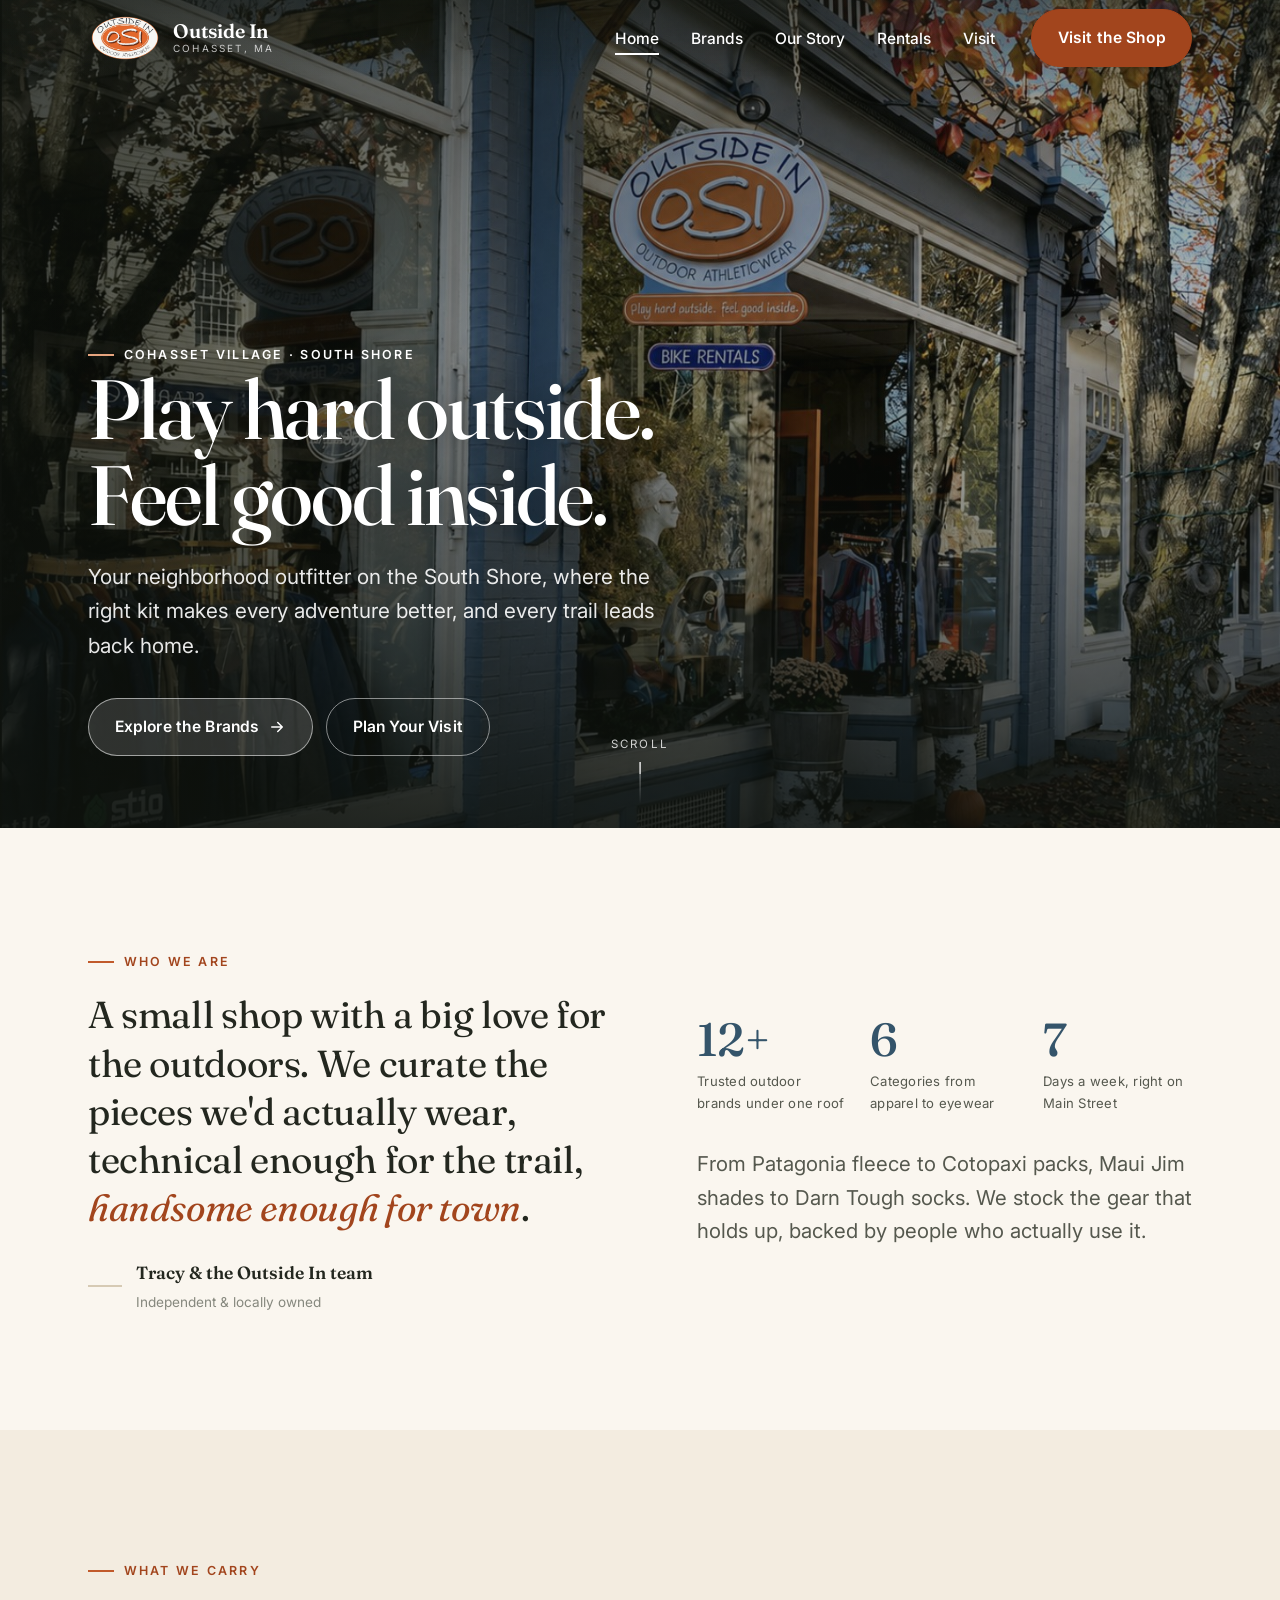
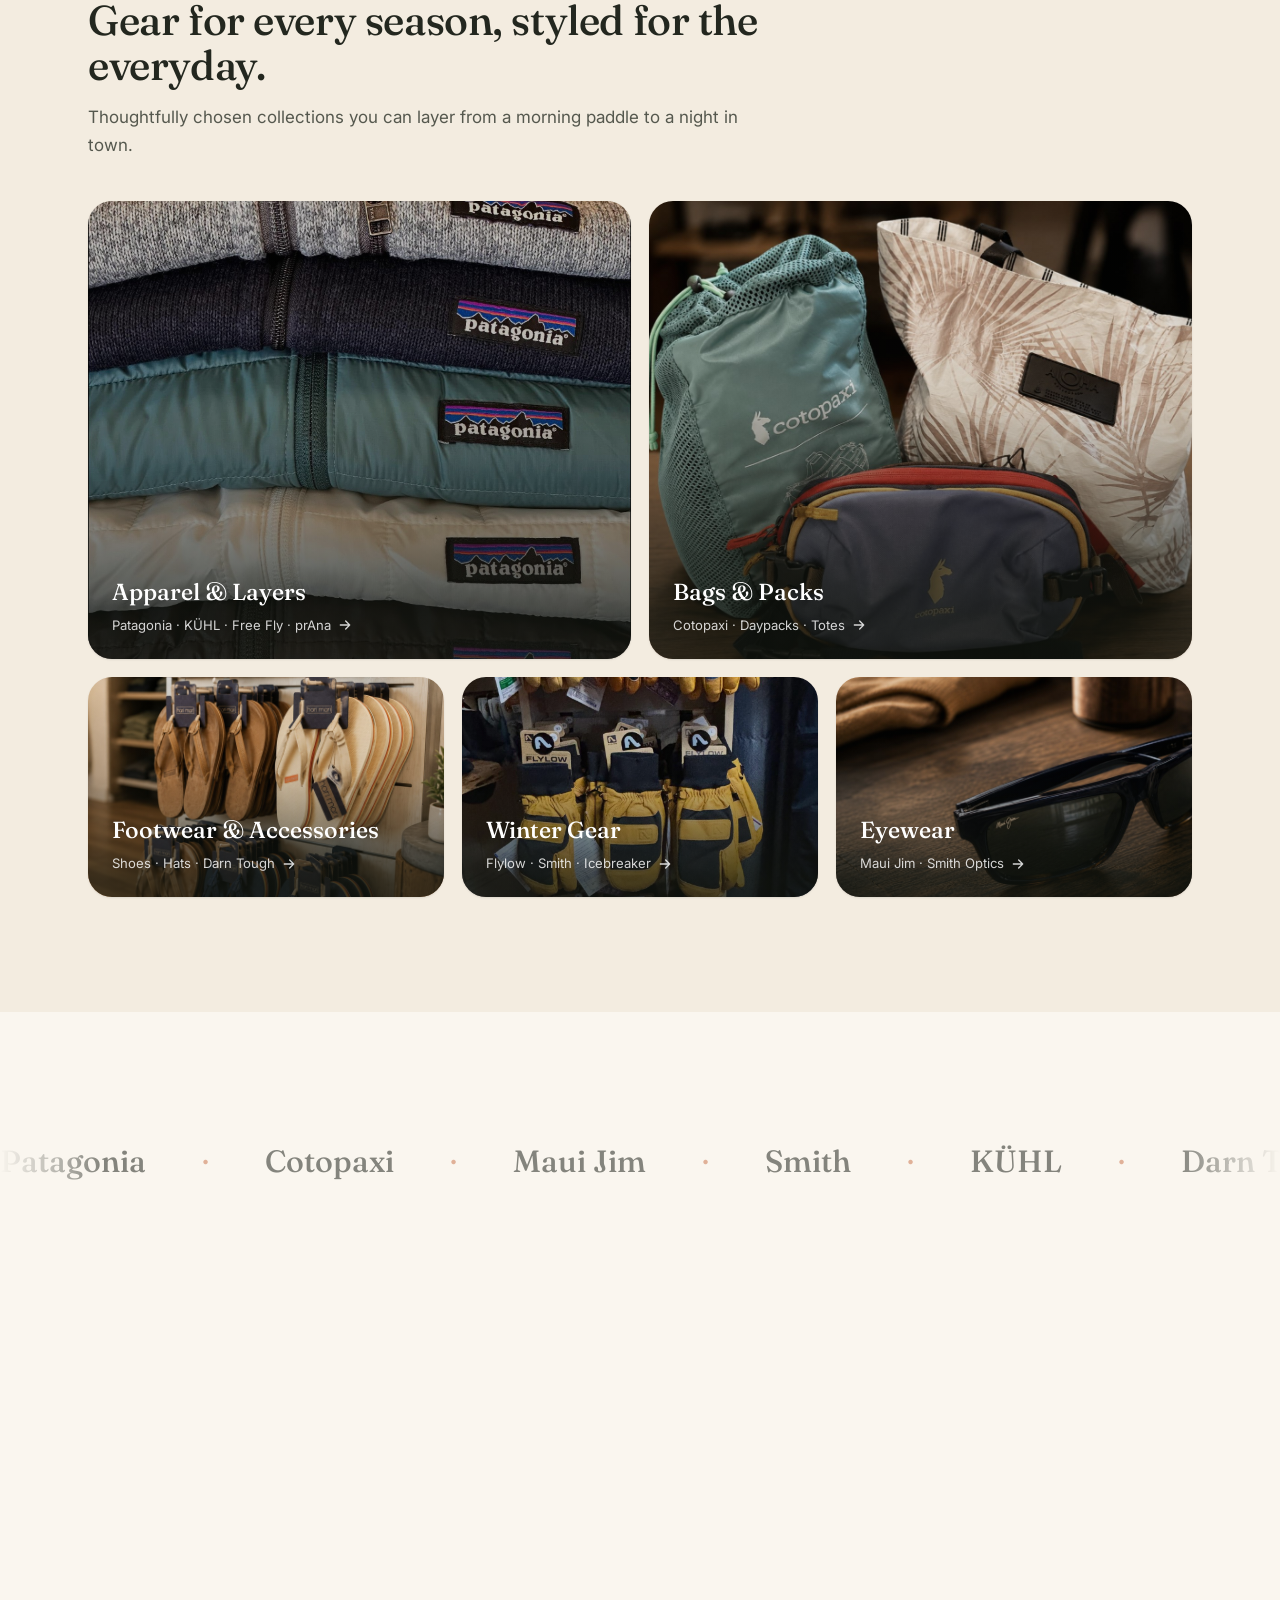
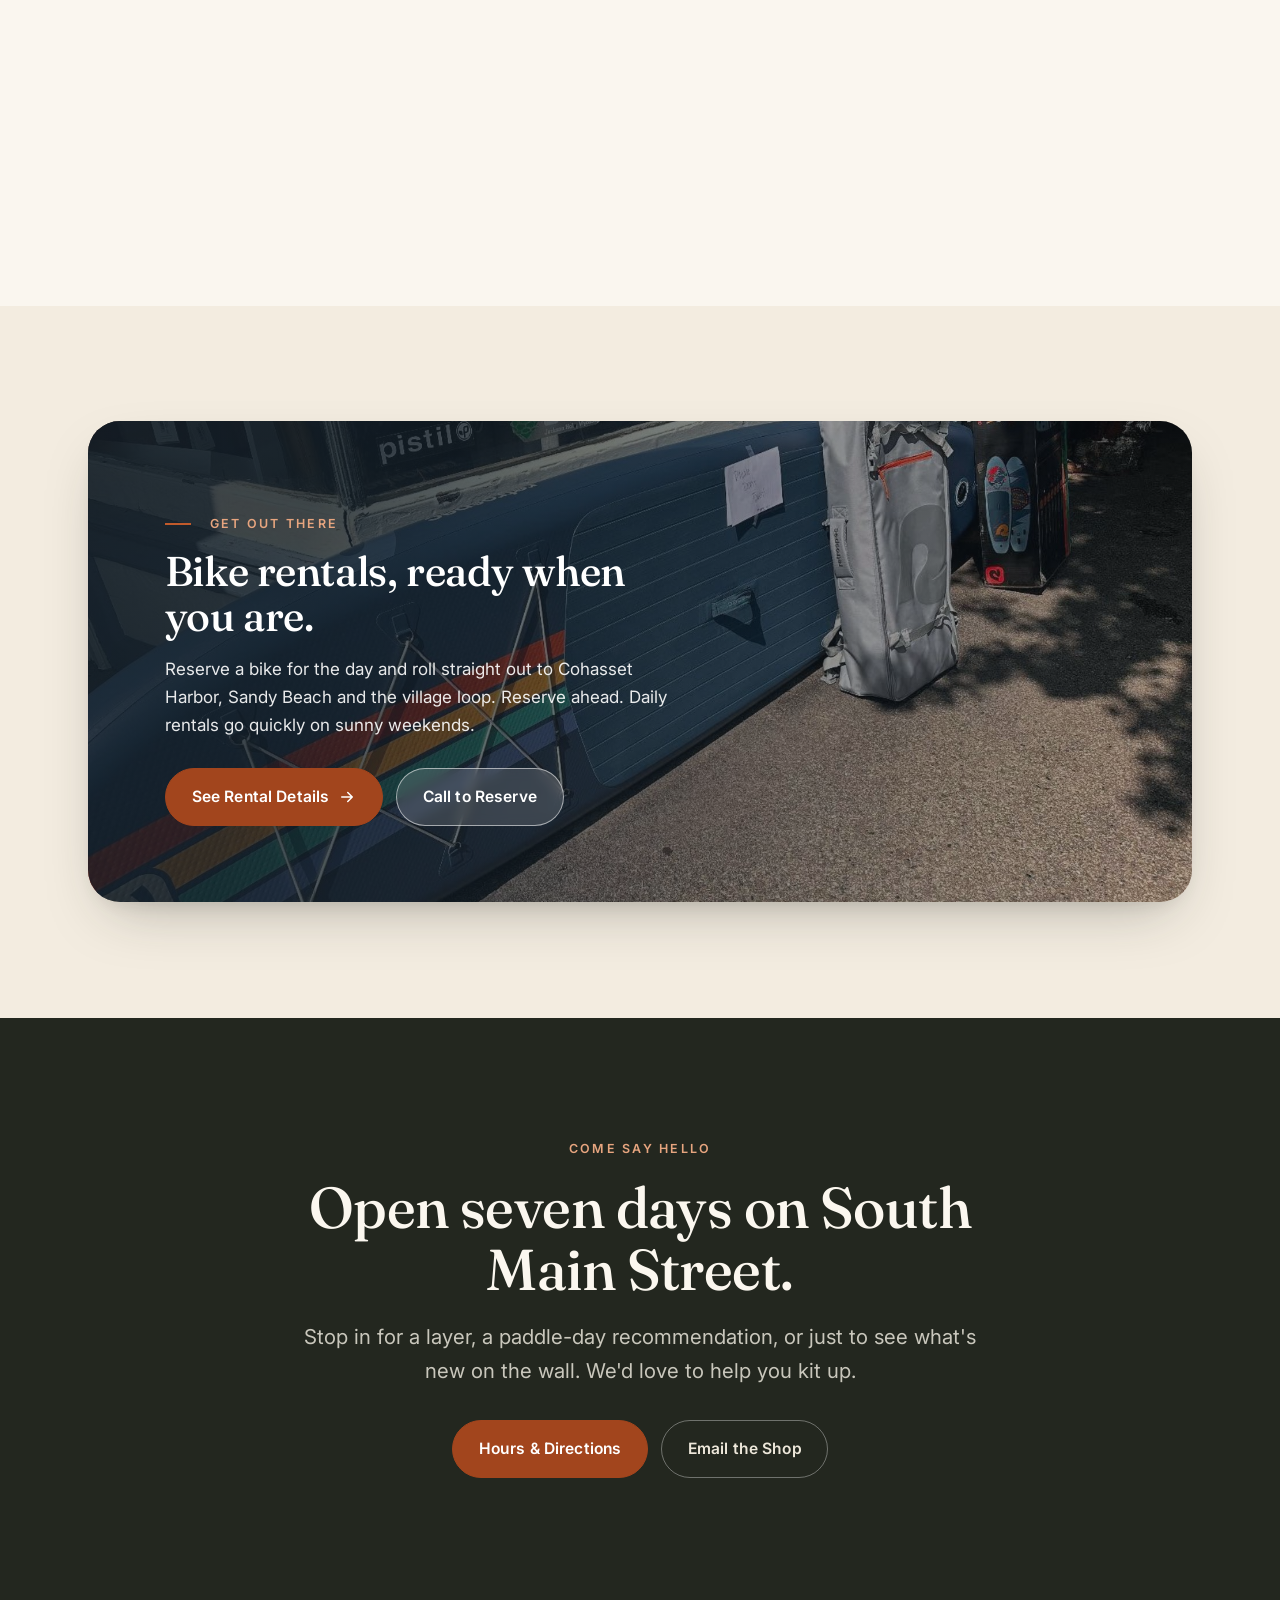
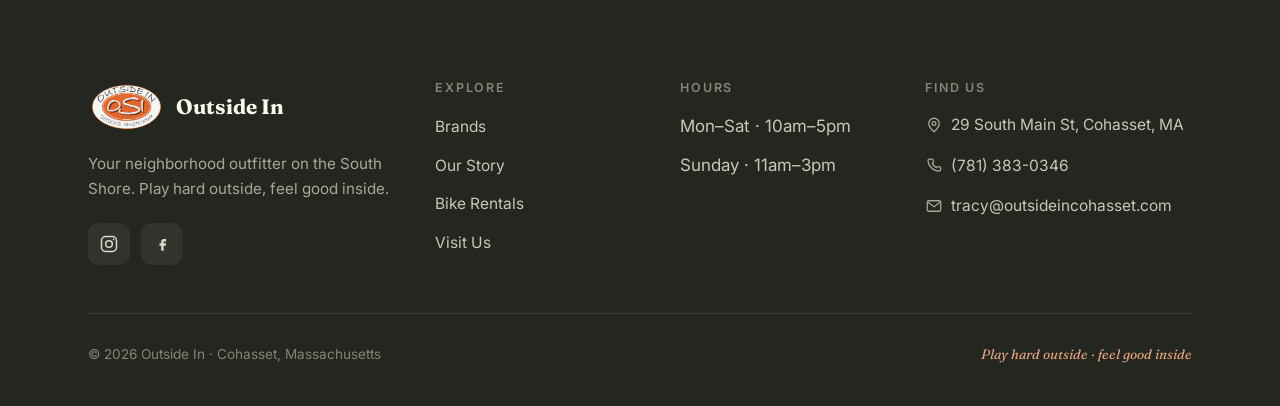
==== commit 64049fa2: "Home: flip-flops for Footwear, new Cotopaxi bags for Bags (tall cell, less crop) Co-Authored-By: Cla" ====
--- a/index.html
+++ b/index.html
@@ -132,8 +132,8 @@
               </span>
             </div>
           </a>
-          <a class="cat cat--w3" href="brands.html#bags" data-reveal>
-            <img src="assets/img/cotopaxi.jpg" alt="Colorful Cotopaxi hip packs and totes on a table" loading="lazy" />
+          <a class="cat cat--w3 cat--tall" href="brands.html#bags" data-reveal>
+            <img src="assets/img/bags-home.jpg" alt="A Cotopaxi stuff sack, hip pack and a palm-print Aloha tote on a table" loading="lazy" width="1400" height="1005" />
             <div class="cat__body">
               <span class="cat__name">Bags &amp; Packs</span>
               <span class="cat__meta">Cotopaxi · Daypacks · Totes
@@ -142,7 +142,7 @@
             </div>
           </a>
           <a class="cat cat--w2" href="brands.html#footwear" data-reveal>
-            <img src="assets/img/sneakers-accessories.jpg" alt="Sneakers, hats and accessories on a store display table" loading="lazy" />
+            <img src="assets/img/flip-flops.jpg" alt="Hari Mari leather and canvas flip-flops on a shop wall rack" loading="lazy" width="1500" height="928" />
             <div class="cat__body">
               <span class="cat__name">Footwear &amp; Accessories</span>
               <span class="cat__meta">Shoes · Hats · Darn Tough
--- a/assets/css/styles.css
+++ b/assets/css/styles.css
@@ -563,9 +563,10 @@
 .bcat:nth-child(even) .bcat__media { order: 2; }
 .bcat__media {
   position: relative; border-radius: var(--radius-lg); overflow: hidden;
-  aspect-ratio: 5 / 4; box-shadow: var(--shadow-md); background: var(--stone);
-}
-.bcat__media img { width: 100%; height: 100%; object-fit: cover; transition: transform .9s var(--ease-out); }
+  box-shadow: var(--shadow-md); background: var(--stone);
+  align-self: center;
+}
+.bcat__media img { width: 100%; height: auto; display: block; transition: transform .9s var(--ease-out); }
 .bcat:hover .bcat__media img { transform: scale(1.04); }
 .bcat__media--plain { display: grid; place-items: center; background: linear-gradient(140deg, var(--harbor), var(--harbor-ink)); color: var(--ember-soft); }
 .bcat__media--plain svg { width: 88px; height: 88px; }
@@ -573,7 +574,6 @@
 @media (max-width: 860px) {
   .bcat { grid-template-columns: 1fr; gap: 1.3rem; }
   .bcat:nth-child(even) .bcat__media { order: 0; }
-  .bcat__media { aspect-ratio: 16 / 10; }
 }
 
 /* Feature image card (brands page) */
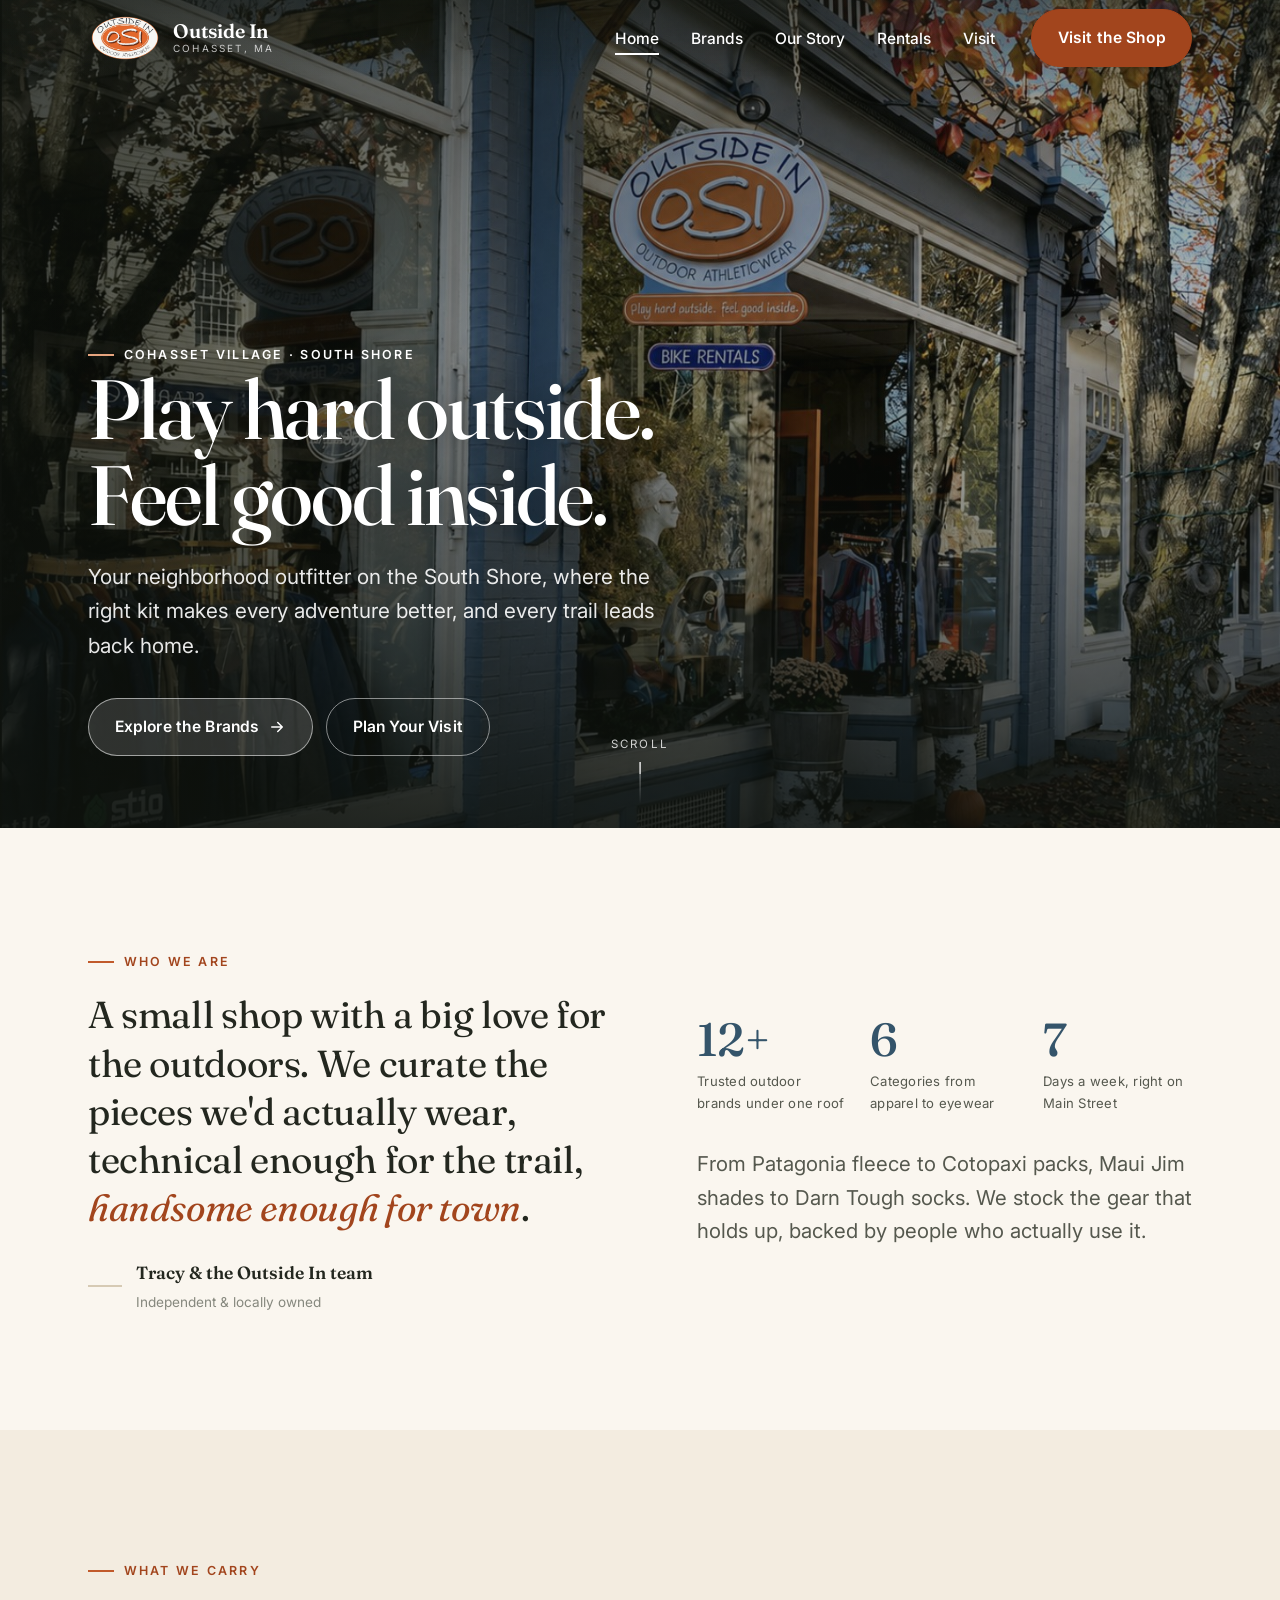
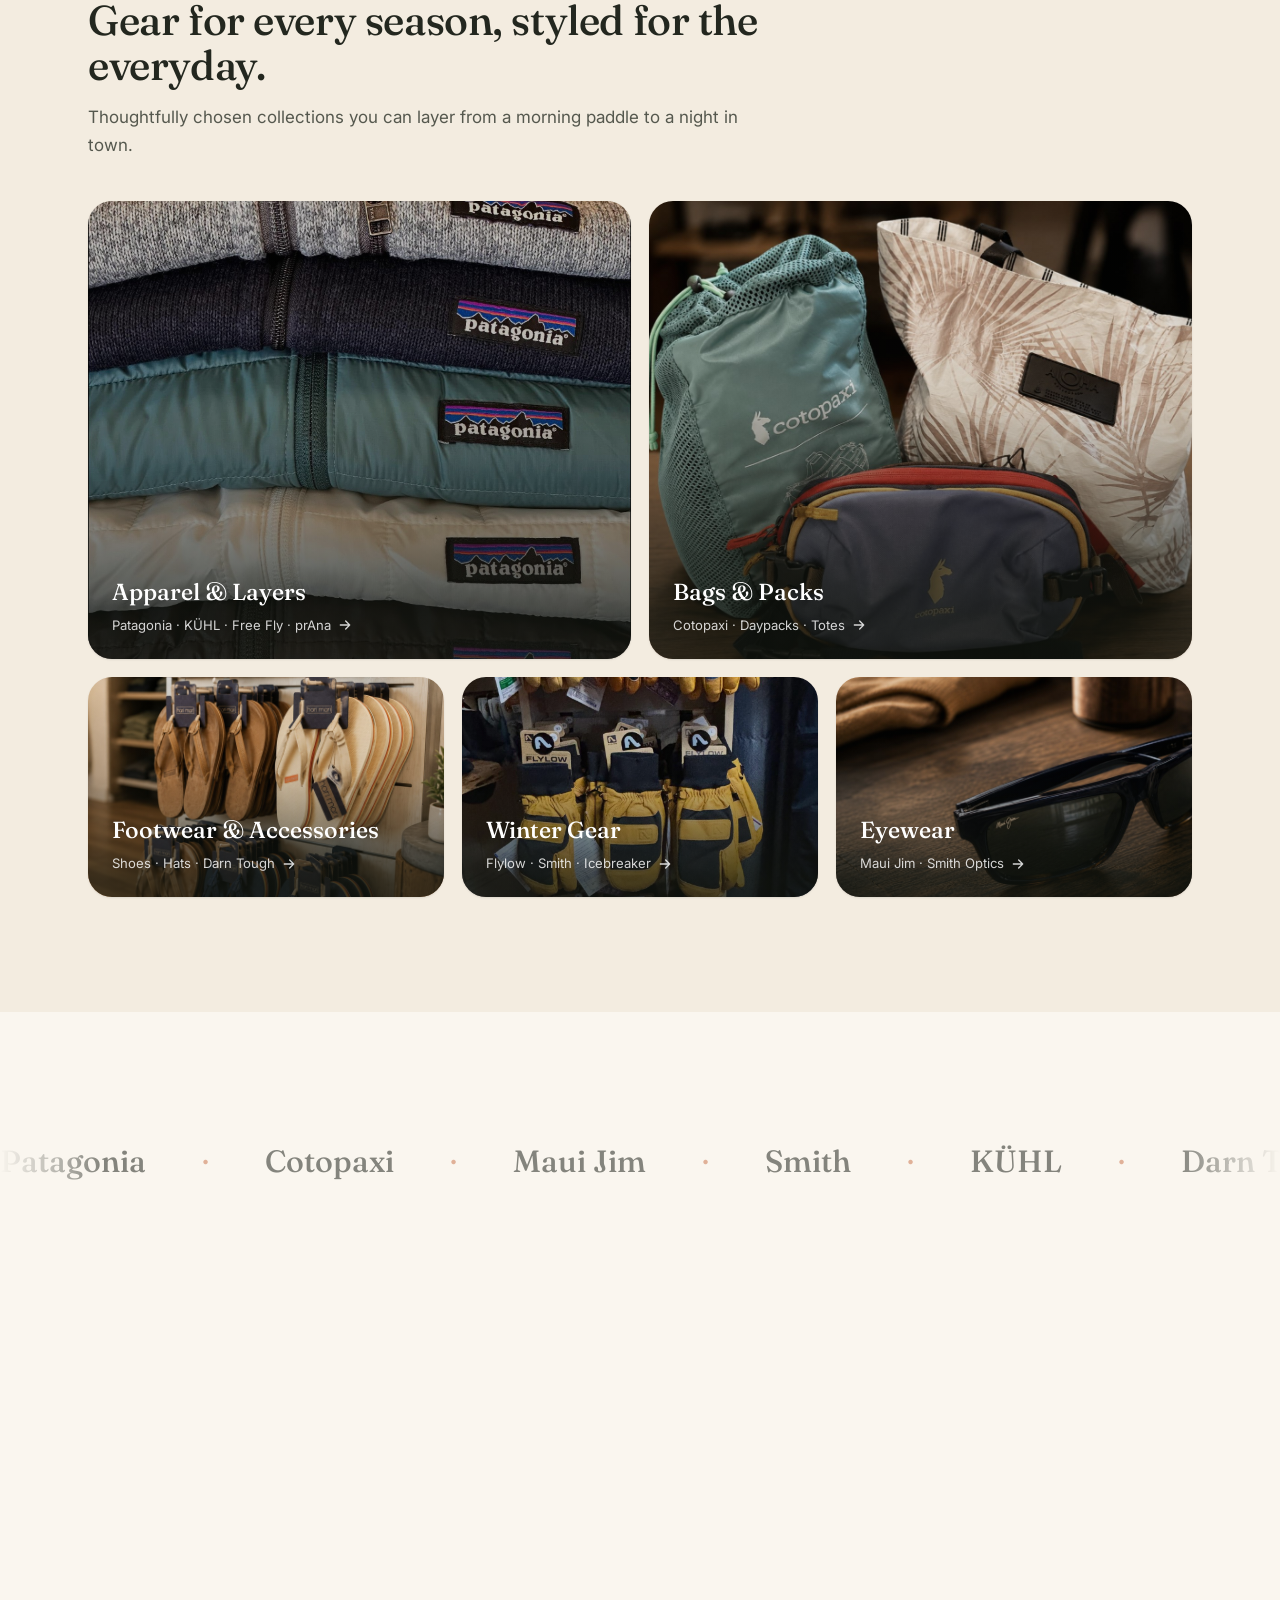
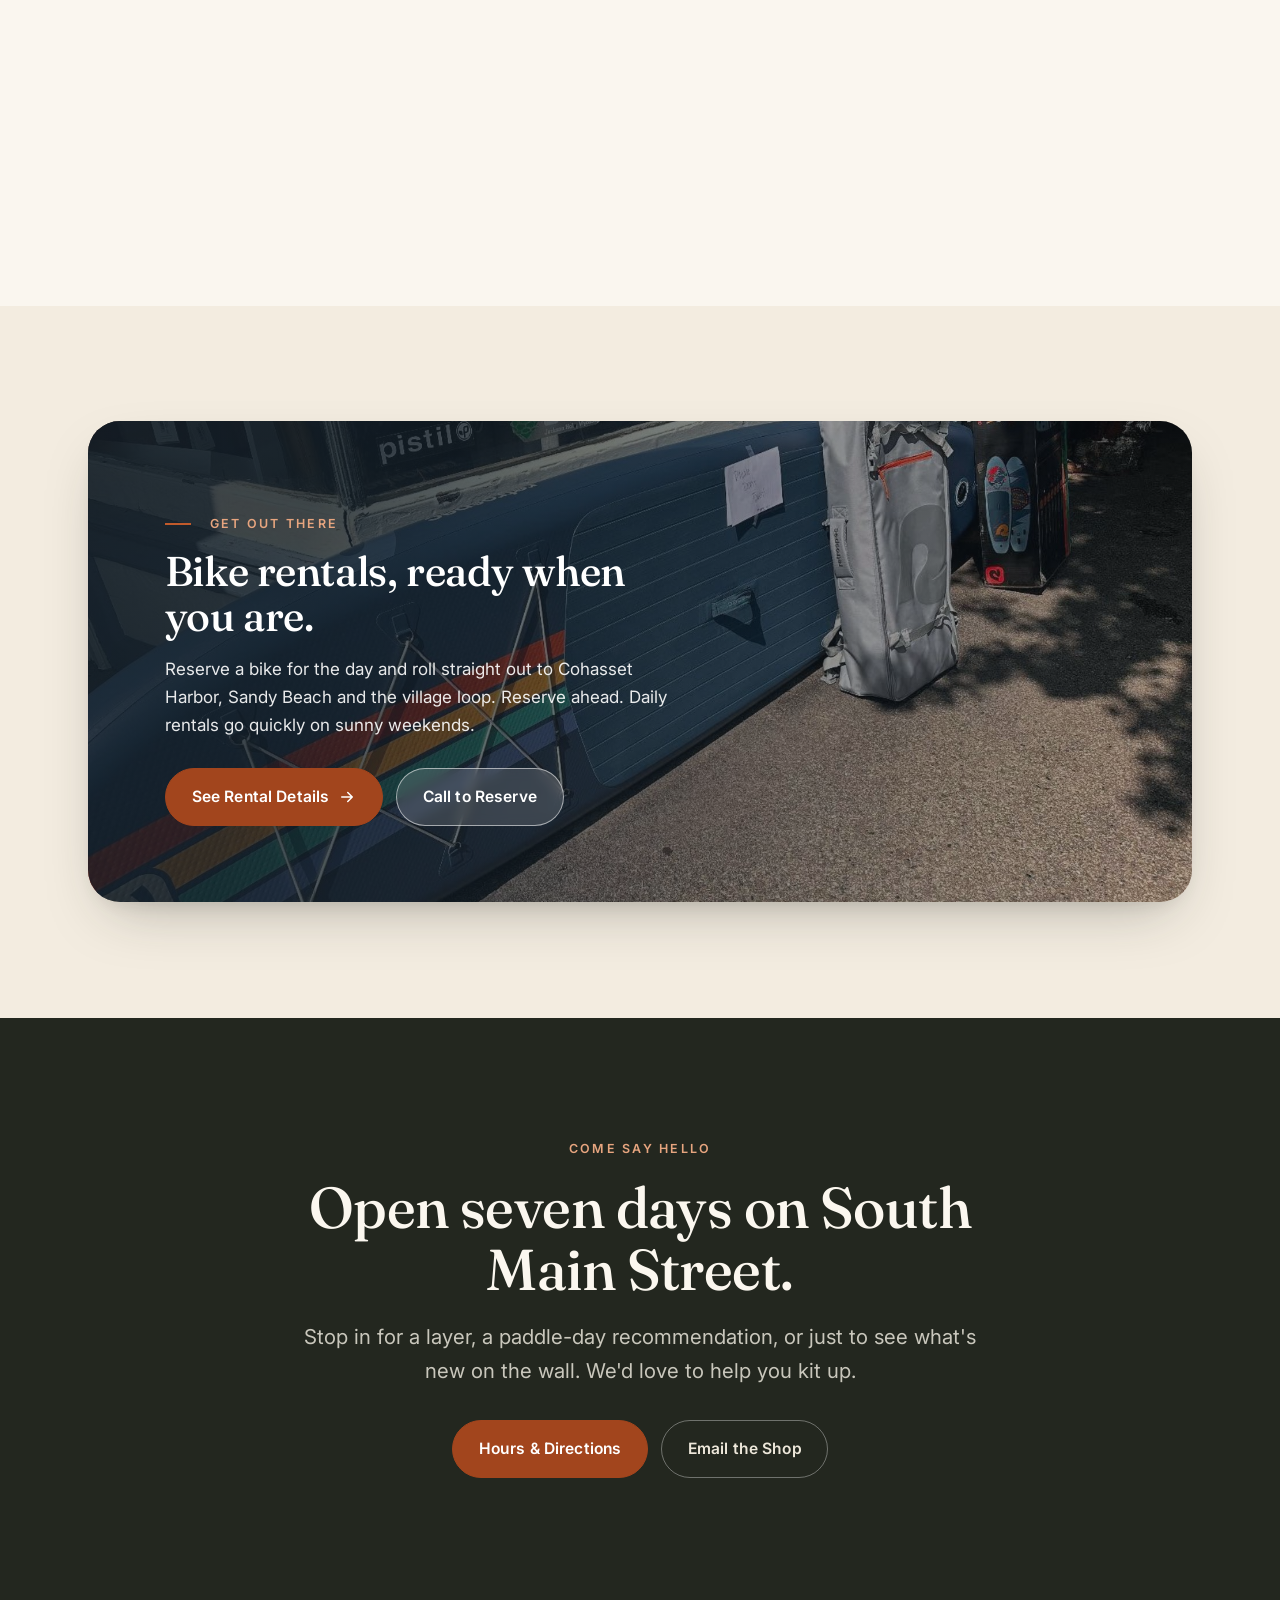
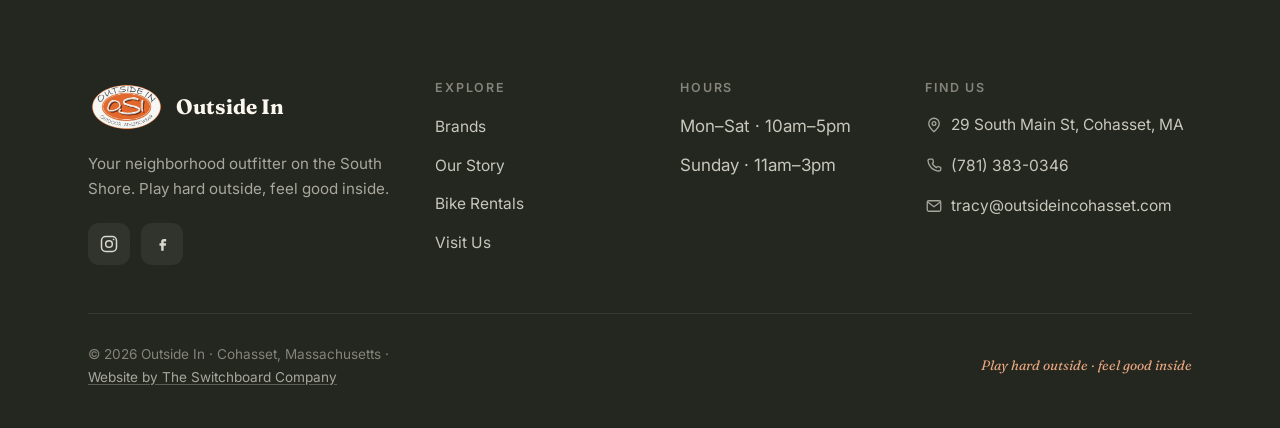
==== commit 95cf770c: "Simplify Our Story copy and add site credit - Remove the pull-quote section on Our Story (not needed" ====
--- a/index.html
+++ b/index.html
@@ -305,7 +305,7 @@
       </div>
 
       <div class="footer-bottom">
-        <p>© <span id="year">2026</span> Outside In · Cohasset, Massachusetts</p>
+        <p>© <span id="year">2026</span> Outside In · Cohasset, Massachusetts · <a href="https://switchboardcompany.com/" target="_blank" rel="noopener">Website by The Switchboard Company</a></p>
         <p class="tag">Play hard outside · feel good inside</p>
       </div>
     </div>
--- a/assets/css/styles.css
+++ b/assets/css/styles.css
@@ -401,6 +401,18 @@
   font-size: clamp(1.6rem, 3vw, 2.35rem); line-height: 1.28; letter-spacing: -.01em;
 }
 .ethos__quote em { color: var(--ember-deep); font-style: italic; }
+/* Mission statement (Our Story) — body font for cohesion, serif tagline flourish */
+.story-statement {
+  font-family: var(--font-body); font-weight: 400;
+  font-size: clamp(1.15rem, 2vw, 1.55rem); line-height: 1.6; letter-spacing: -.003em;
+  color: var(--ink-2);
+}
+.story-statement b { color: var(--ember-deep); font-weight: 600; }
+.story-statement .tagline {
+  display: block; margin-top: 1.35rem;
+  font-family: var(--font-display); font-style: italic; font-weight: 500;
+  font-size: 1.4em; line-height: 1.2; letter-spacing: -.01em; color: var(--ink);
+}
 .ethos__sign { margin-top: 1.6rem; display: flex; align-items: center; gap: .9rem; }
 .ethos__sign b { font-family: var(--font-display); font-size: 1.1rem; font-weight: 600; }
 .ethos__sign span { font-size: .85rem; color: var(--ink-3); }
@@ -687,6 +699,8 @@
 .footer-bottom { margin-top: 3rem; padding-top: 1.8rem; border-top: 1px solid rgba(255,255,255,.09); display: flex; justify-content: space-between; align-items: center; gap: 1rem; flex-wrap: wrap; }
 .footer-bottom p { font-size: .85rem; color: #85837A; }
 .footer-bottom .tag { font-family: var(--font-display); font-style: italic; color: var(--ember-soft); }
+.footer-bottom a { color: #A9A79D; text-decoration: underline; text-underline-offset: 2px; text-decoration-color: rgba(255,255,255,.25); transition: color .25s var(--ease); }
+.footer-bottom a:hover { color: var(--ember-soft); }
 
 /* ============================================================
    Responsive
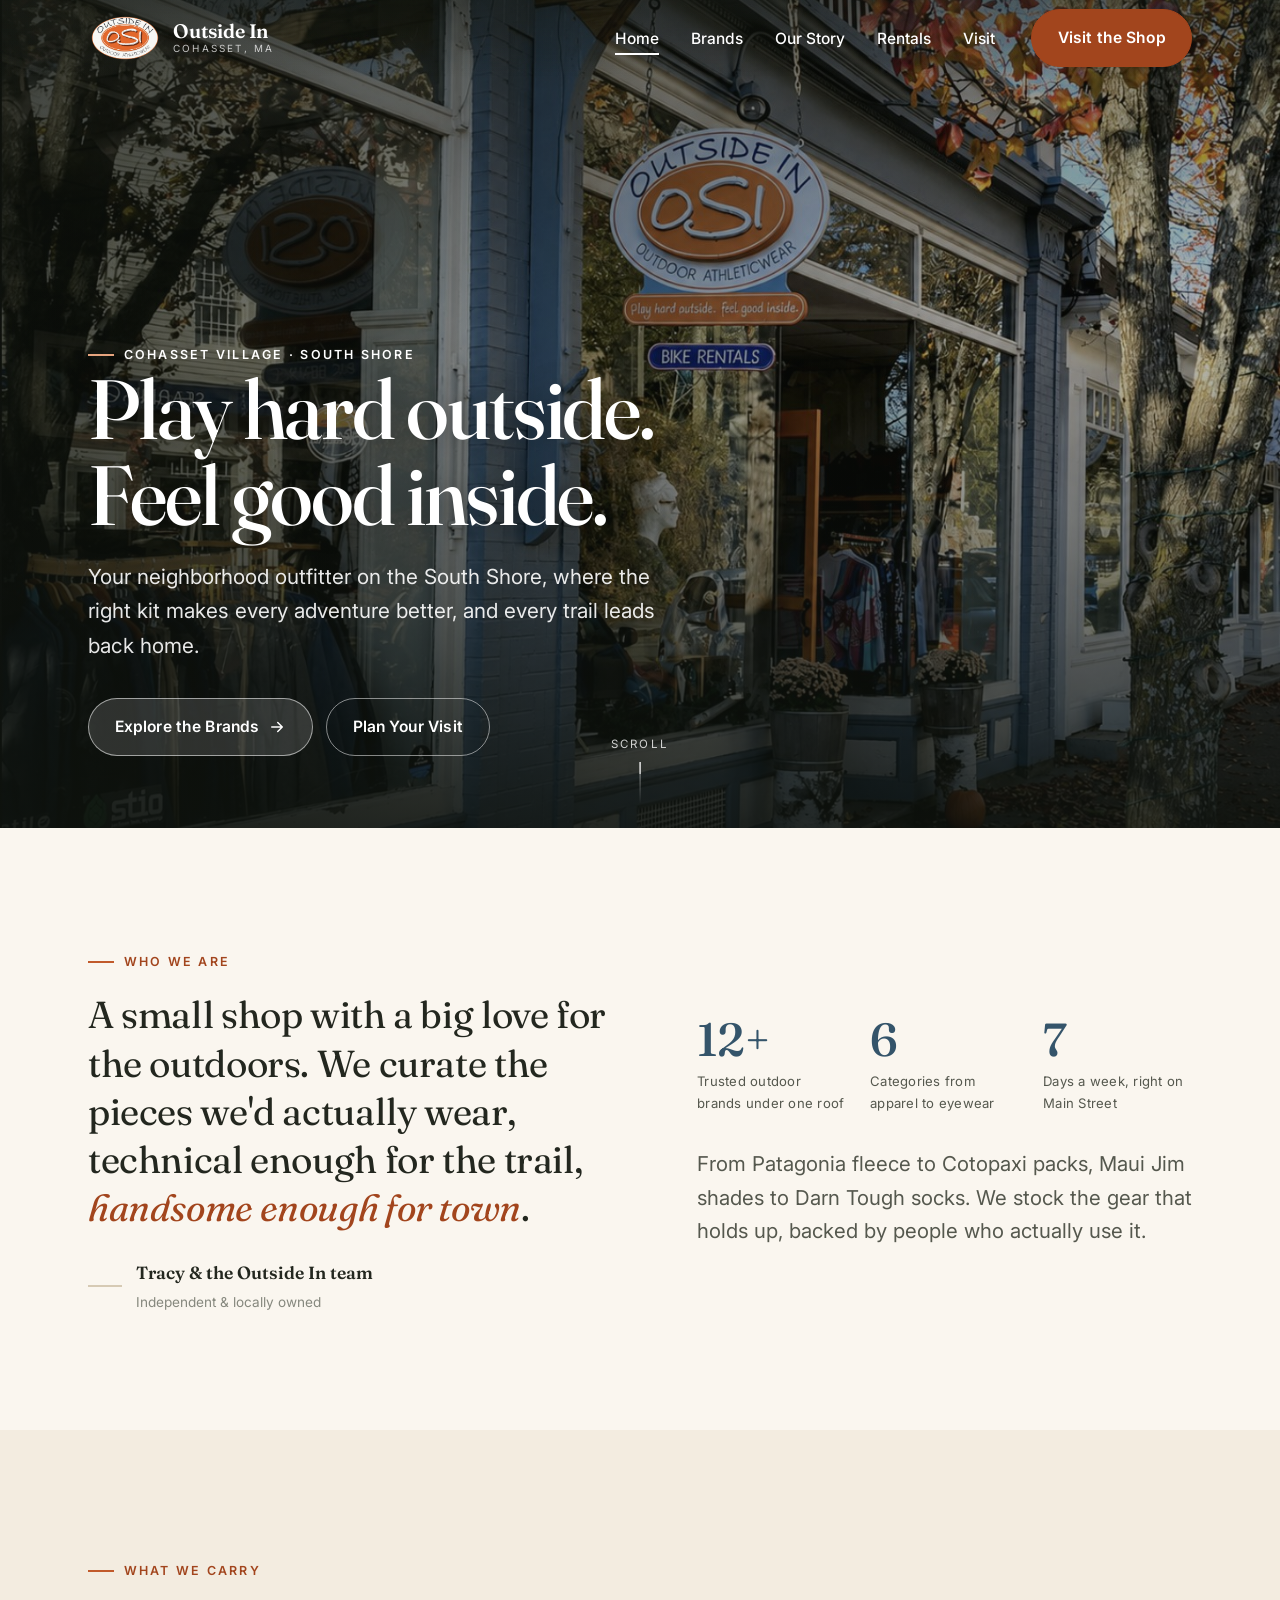
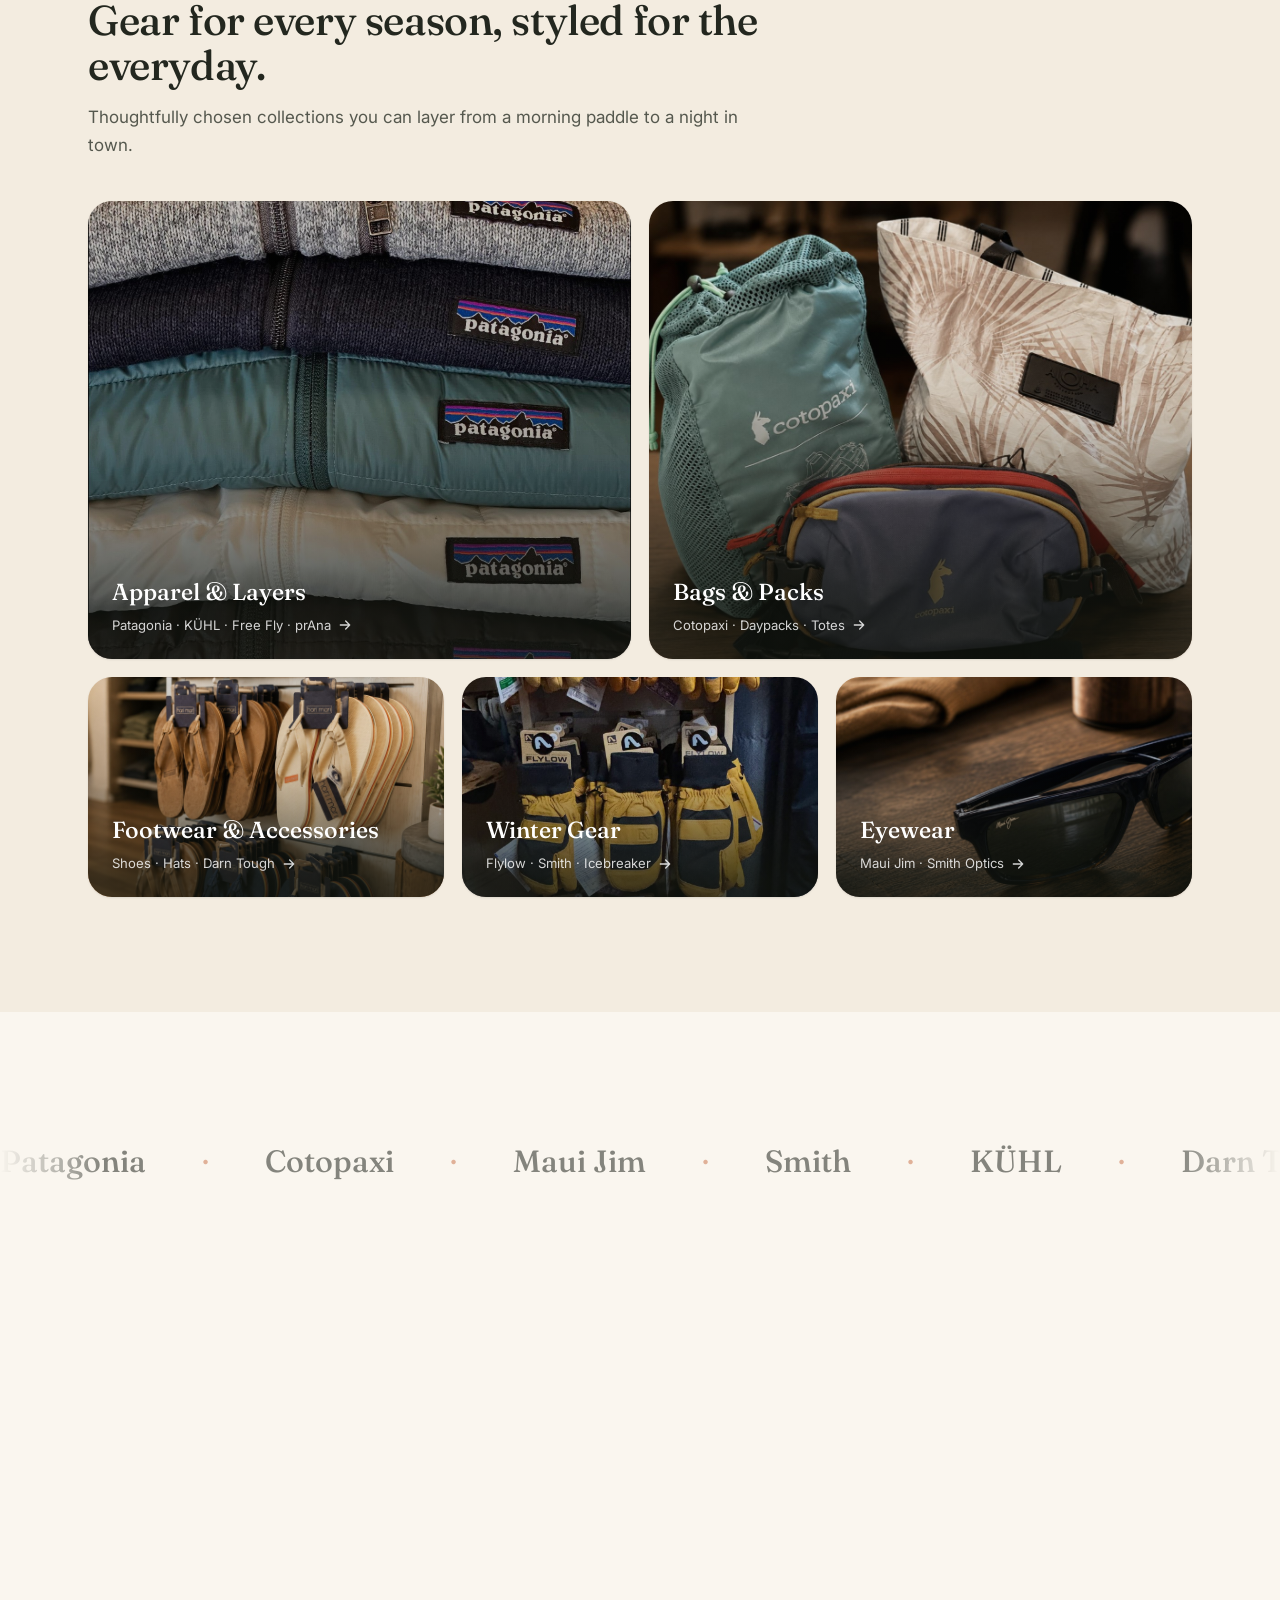
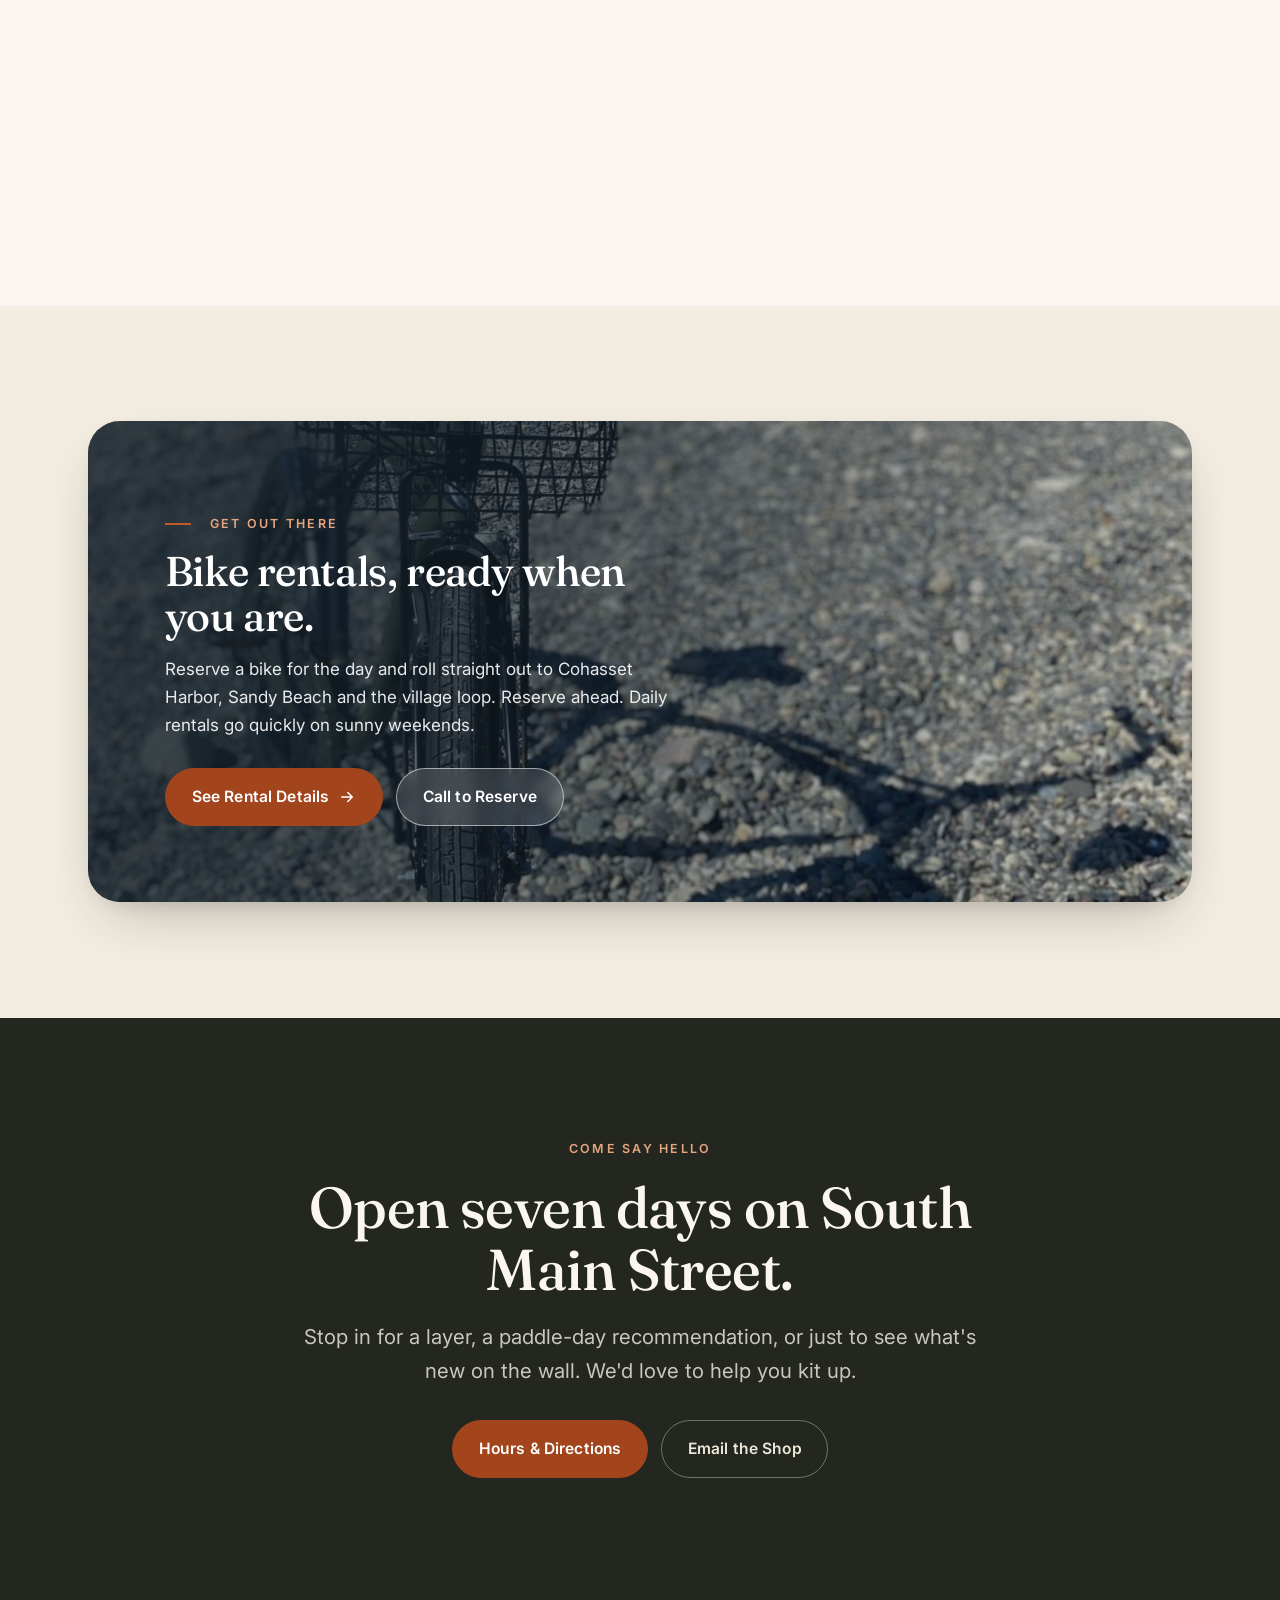
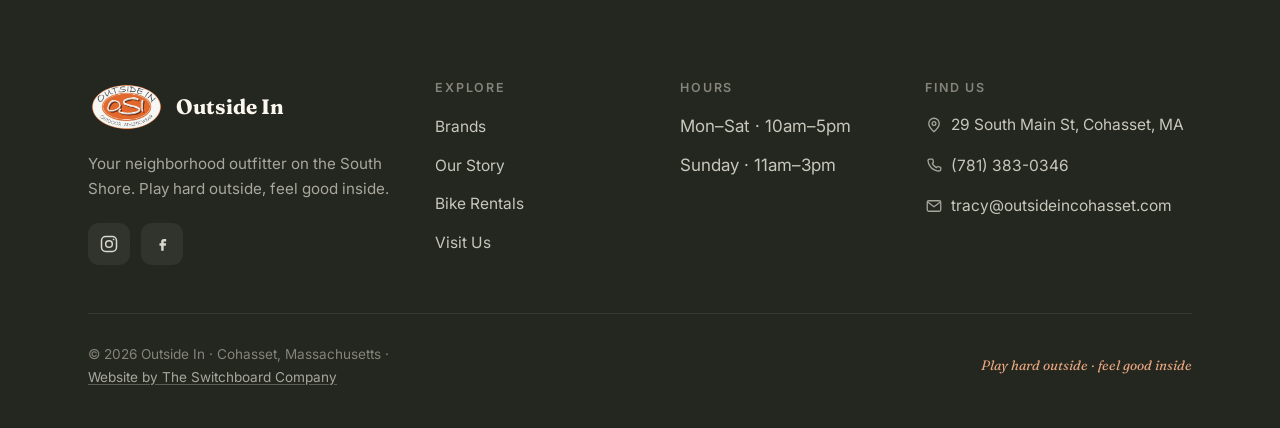
==== commit 2ab6dcff: "Home: use the OSI rental bike photo for the rentals banner Co-Authored-By: Claude Opus 4.8 <noreply@" ====
--- a/index.html
+++ b/index.html
@@ -222,7 +222,7 @@
     <section class="section section--sand2">
       <div class="container">
         <div class="banner" data-reveal="scale">
-          <img src="assets/img/paddleboard.jpg" alt="A retro-striped paddleboard leaning against the storefront" loading="lazy" />
+          <img src="assets/img/rental-bike.jpg" alt="An Outside In rental bike with an OSI basket sign parked on the beach" loading="lazy" />
           <p class="eyebrow" style="color:var(--ember-soft)"><span style="background:var(--ember-soft)"></span>Get out there</p>
           <h2 class="h-2" style="margin-top:.9rem">Bike rentals, ready when you are.</h2>
           <p>Reserve a bike for the day and roll straight out to Cohasset Harbor, Sandy Beach and the village loop. Reserve ahead. Daily rentals go quickly on sunny weekends.</p>
